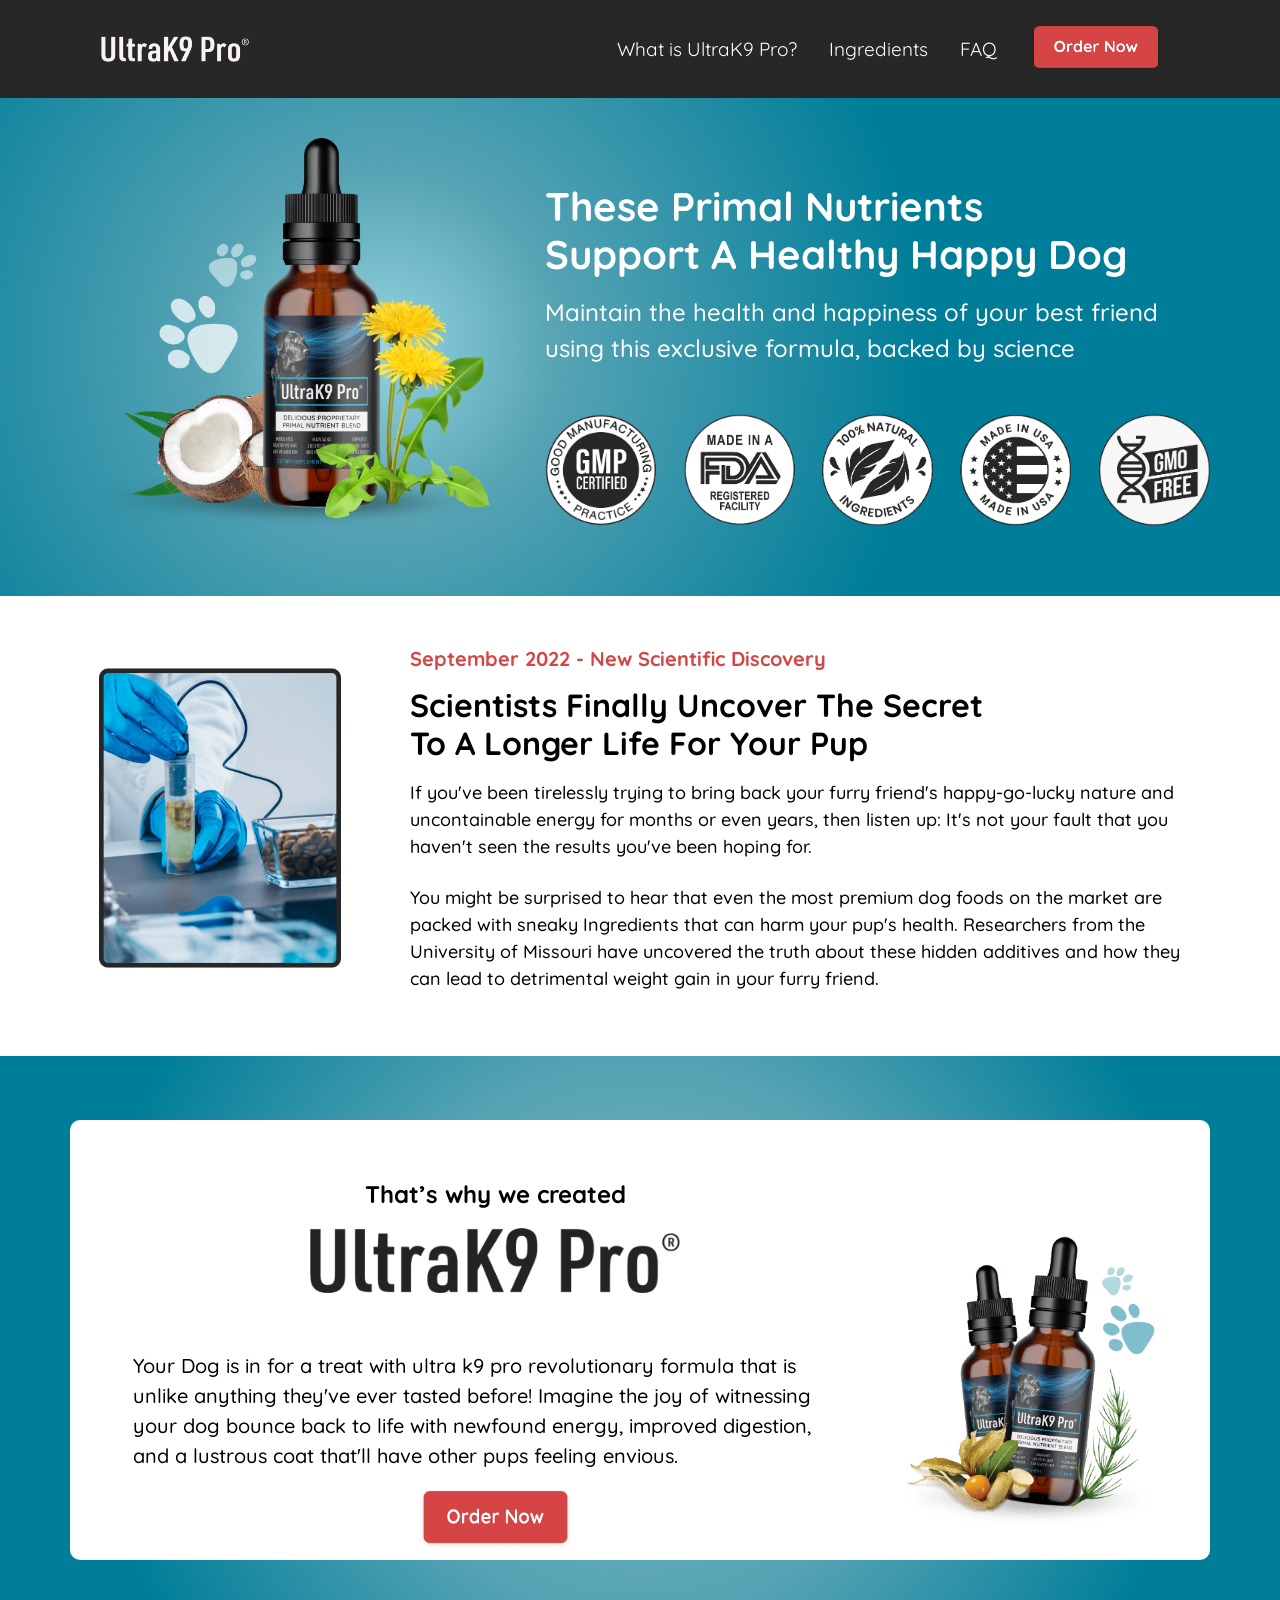
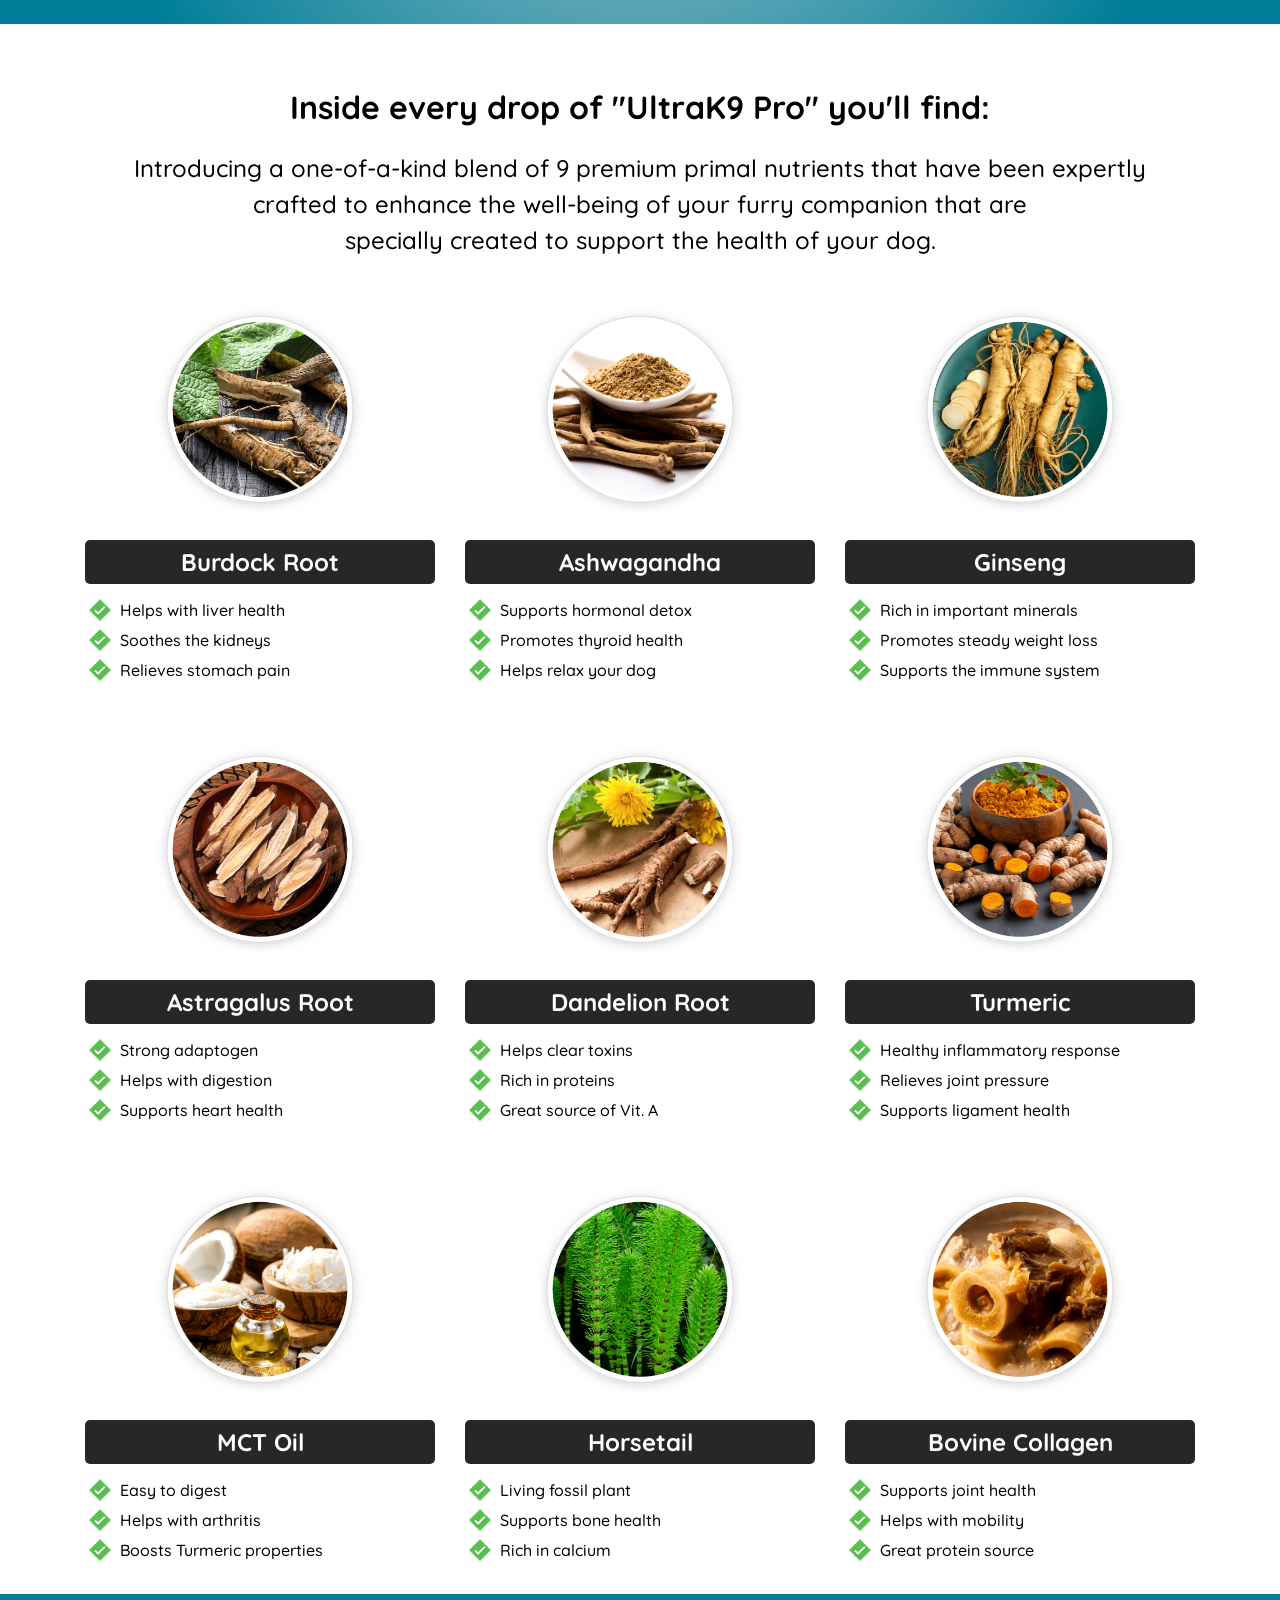
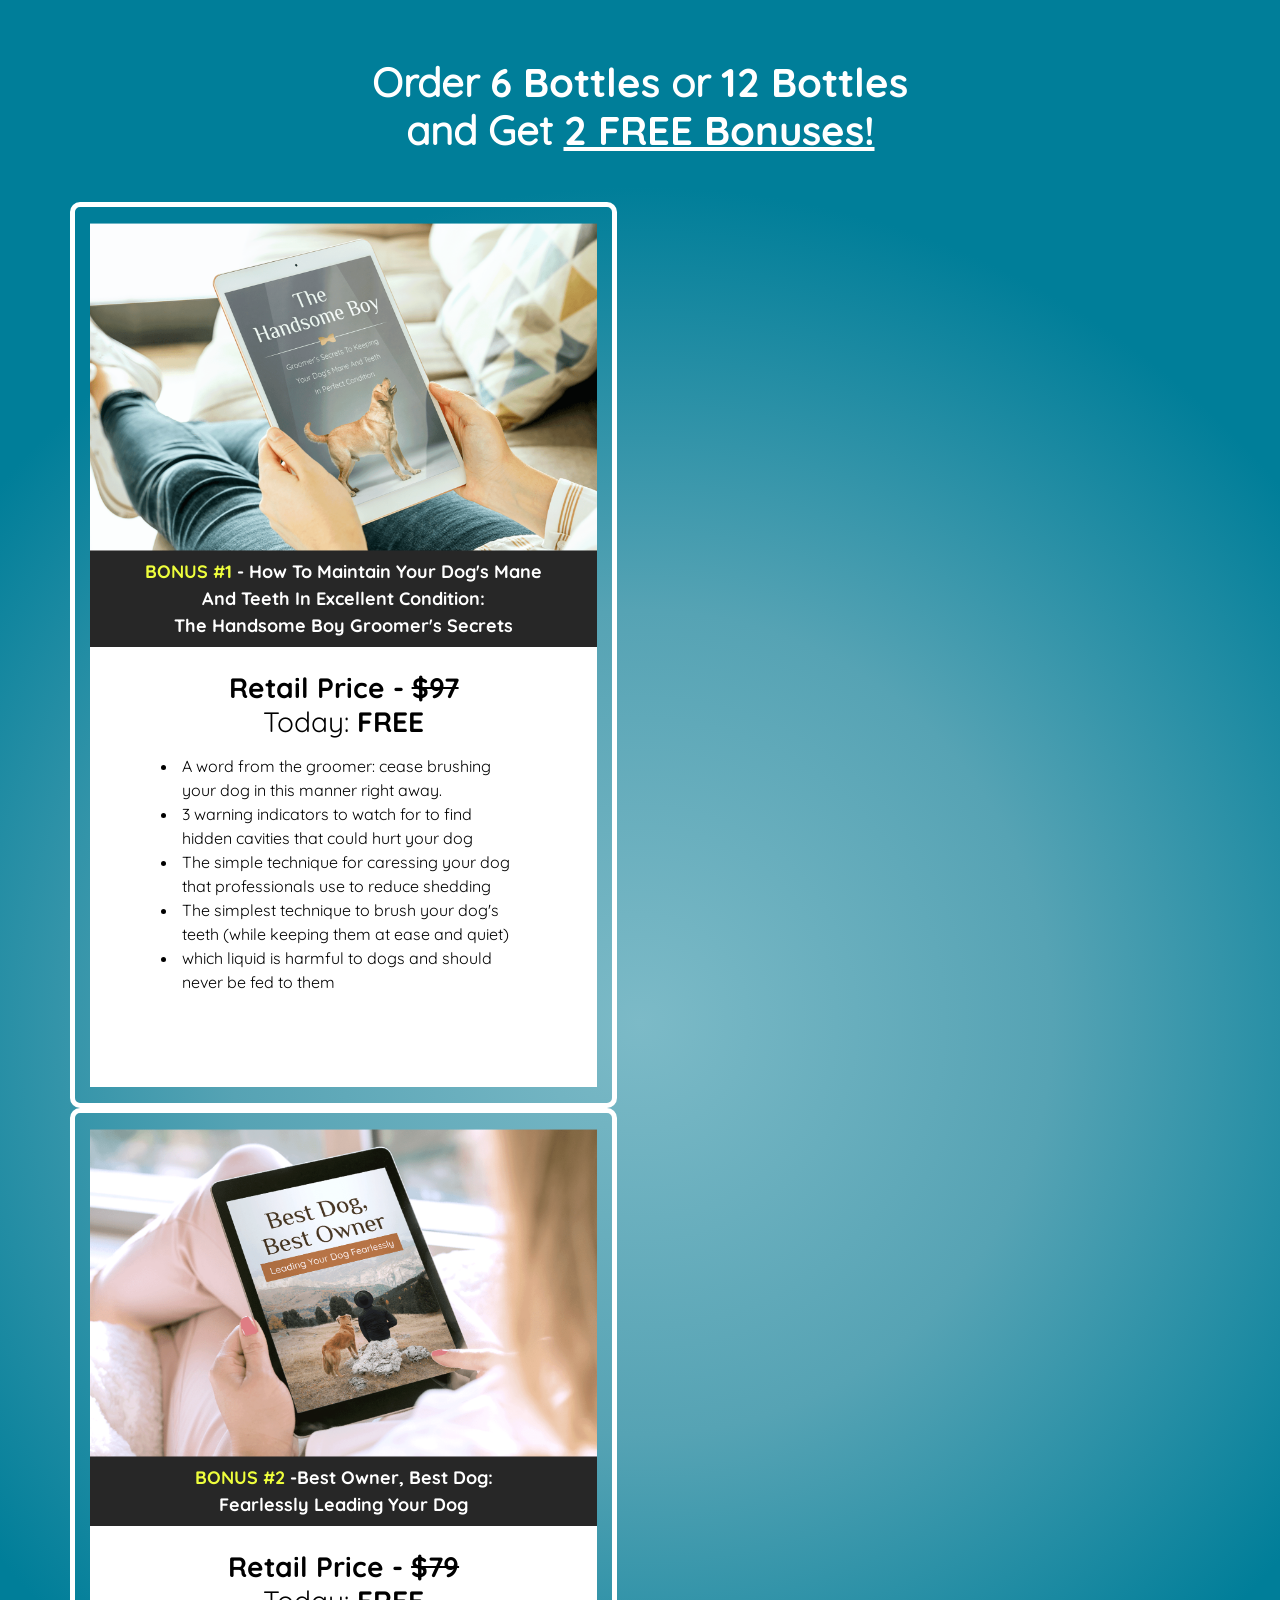
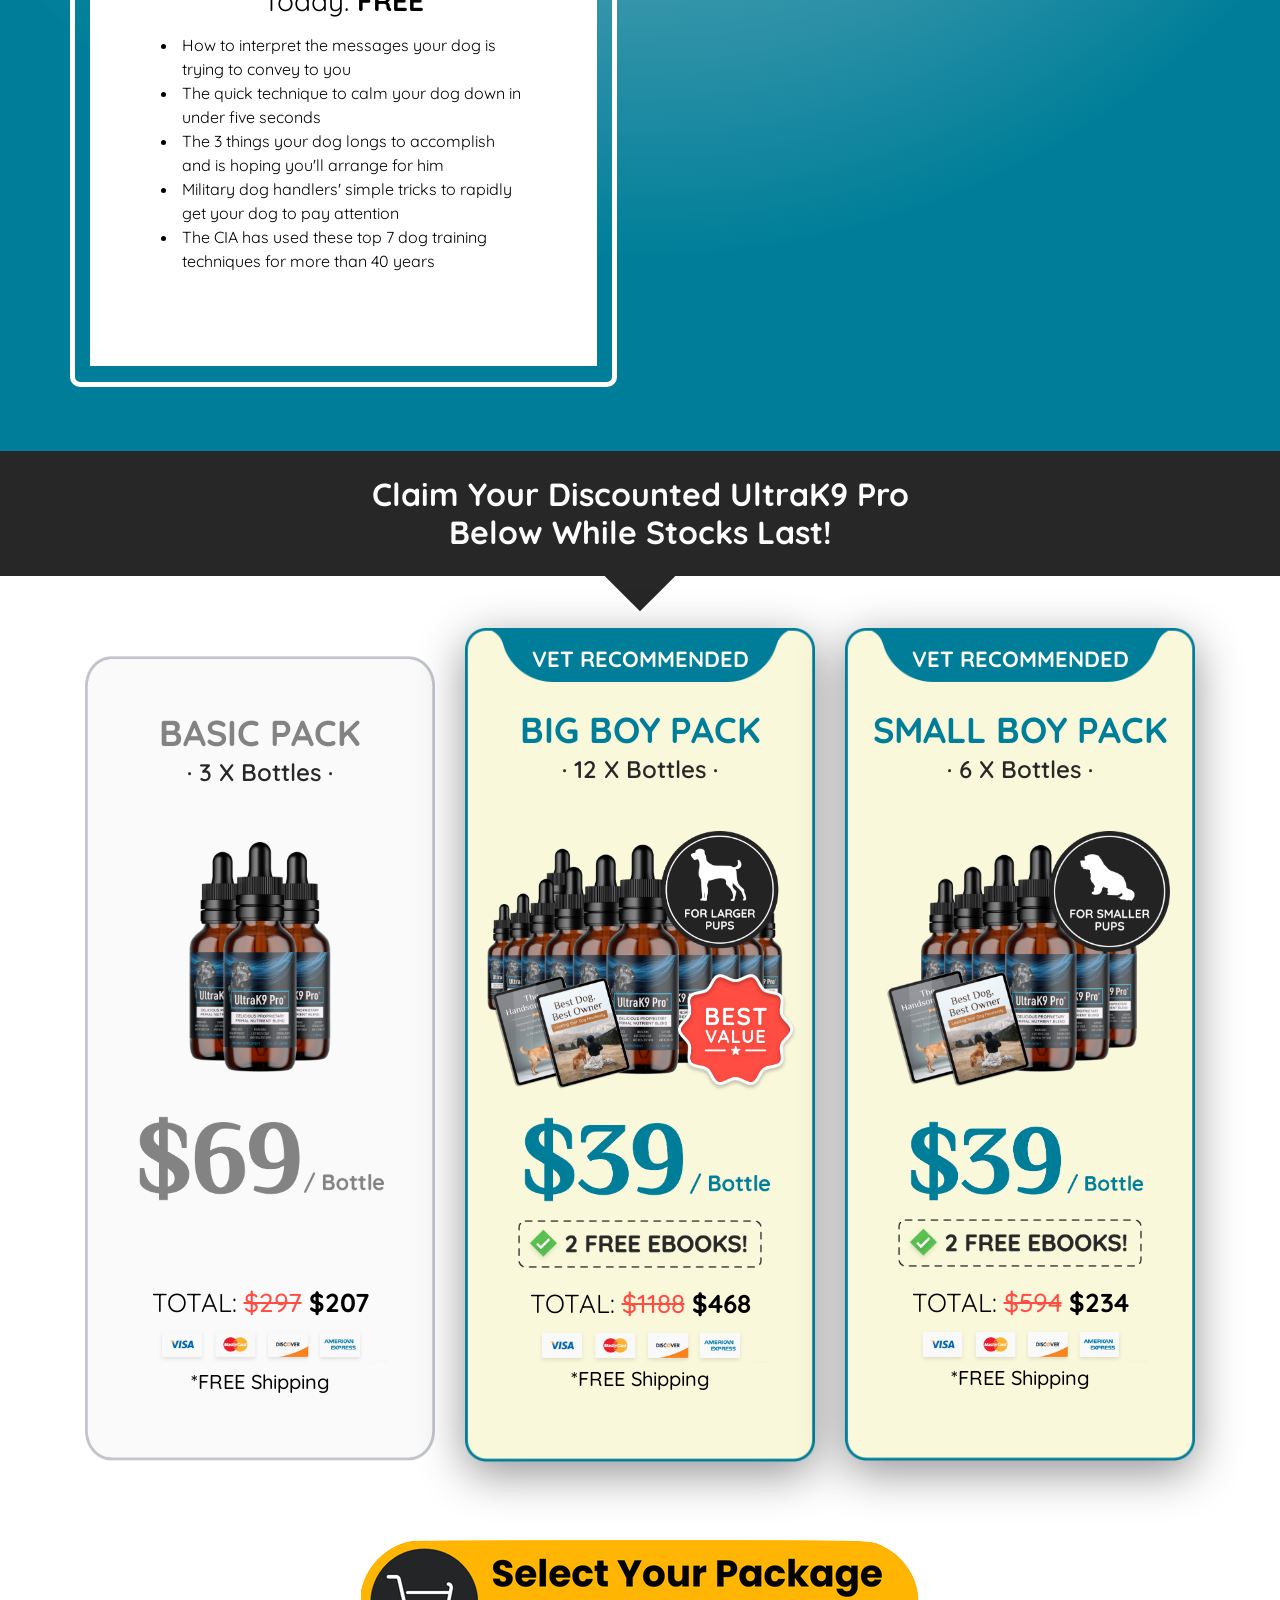
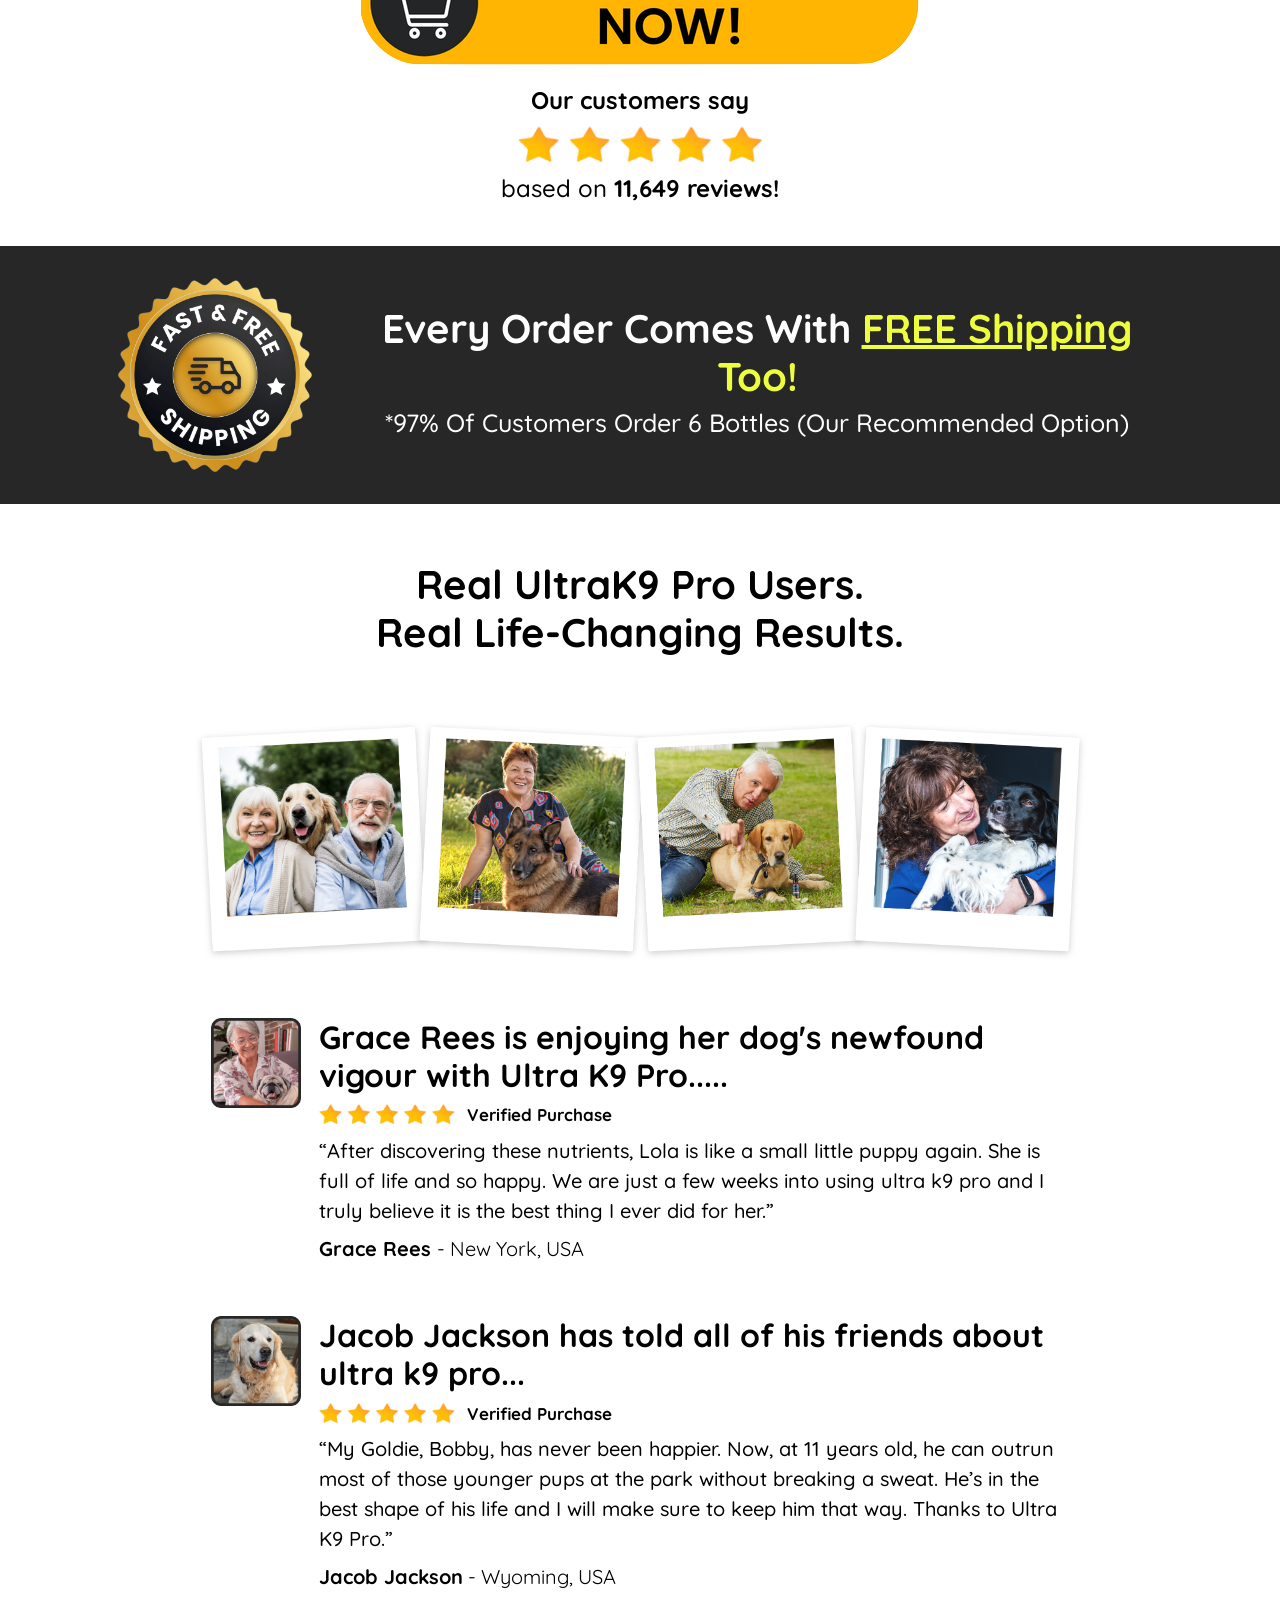
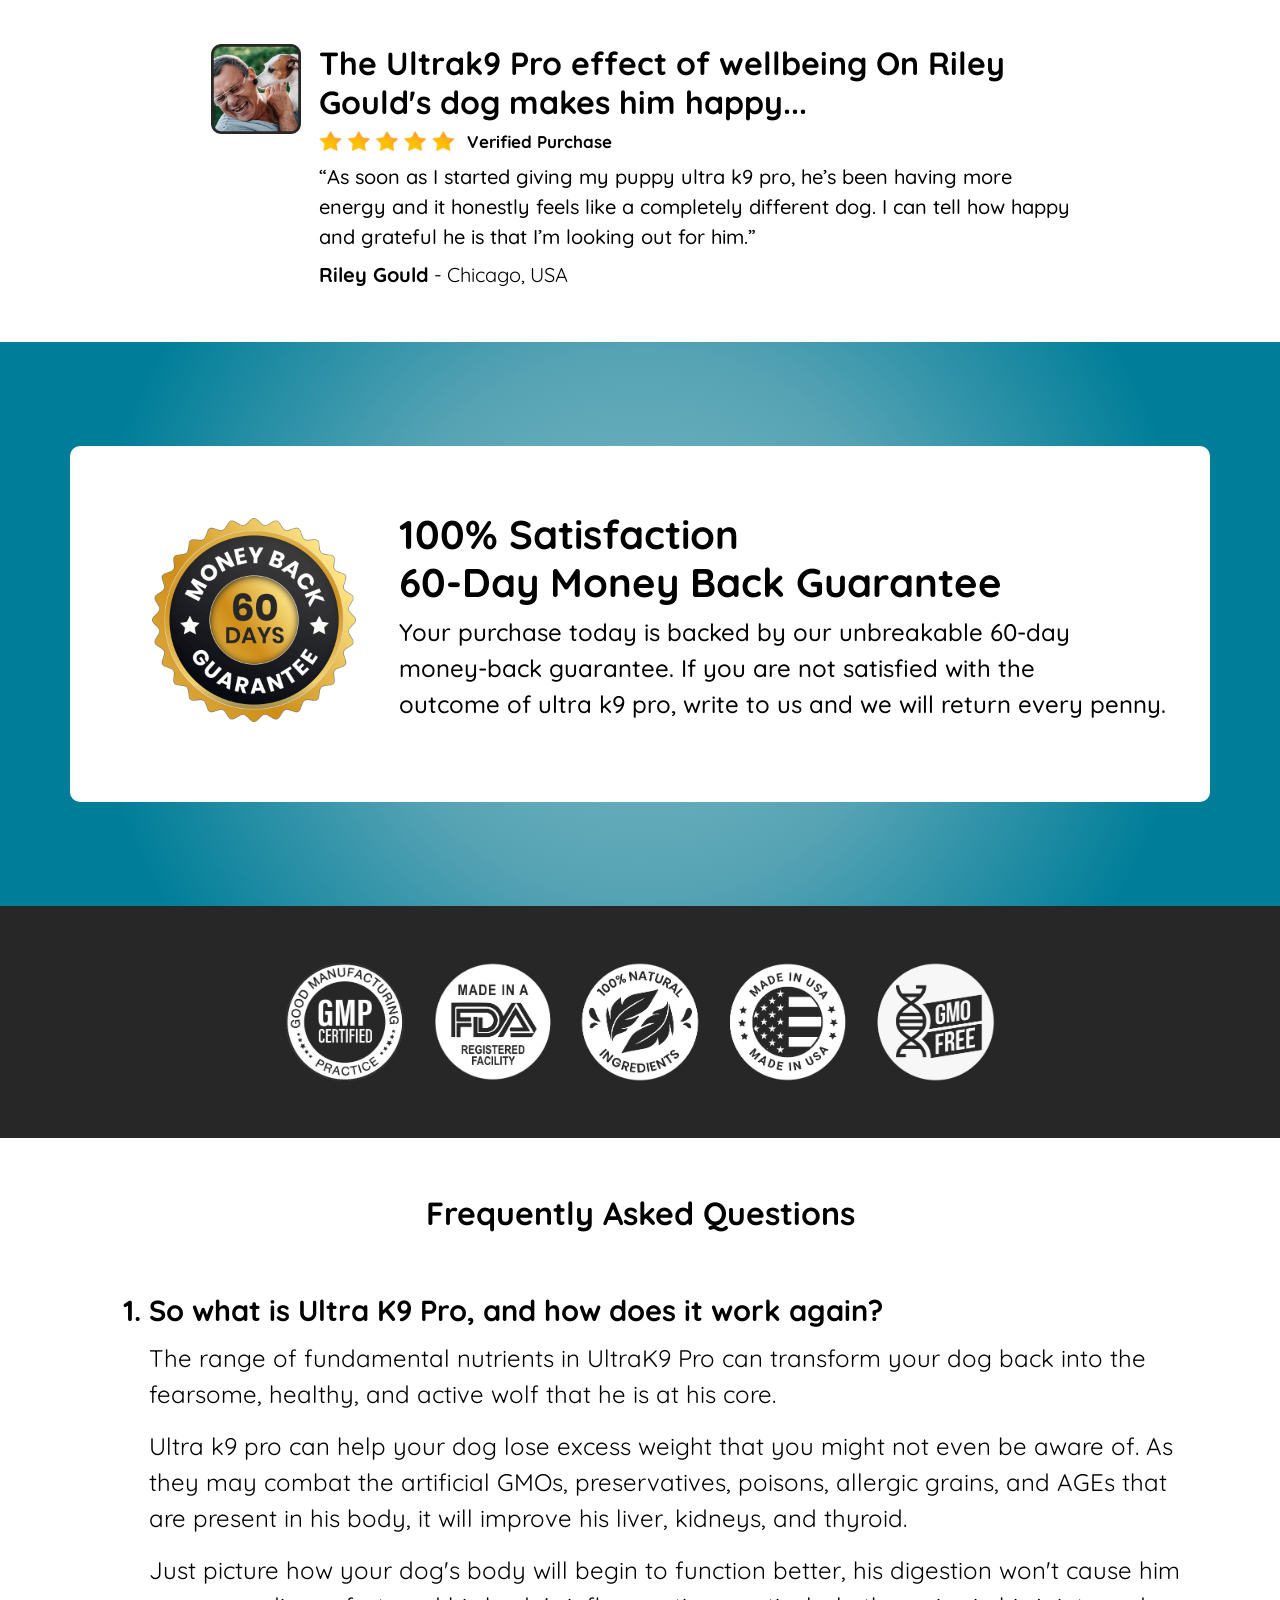
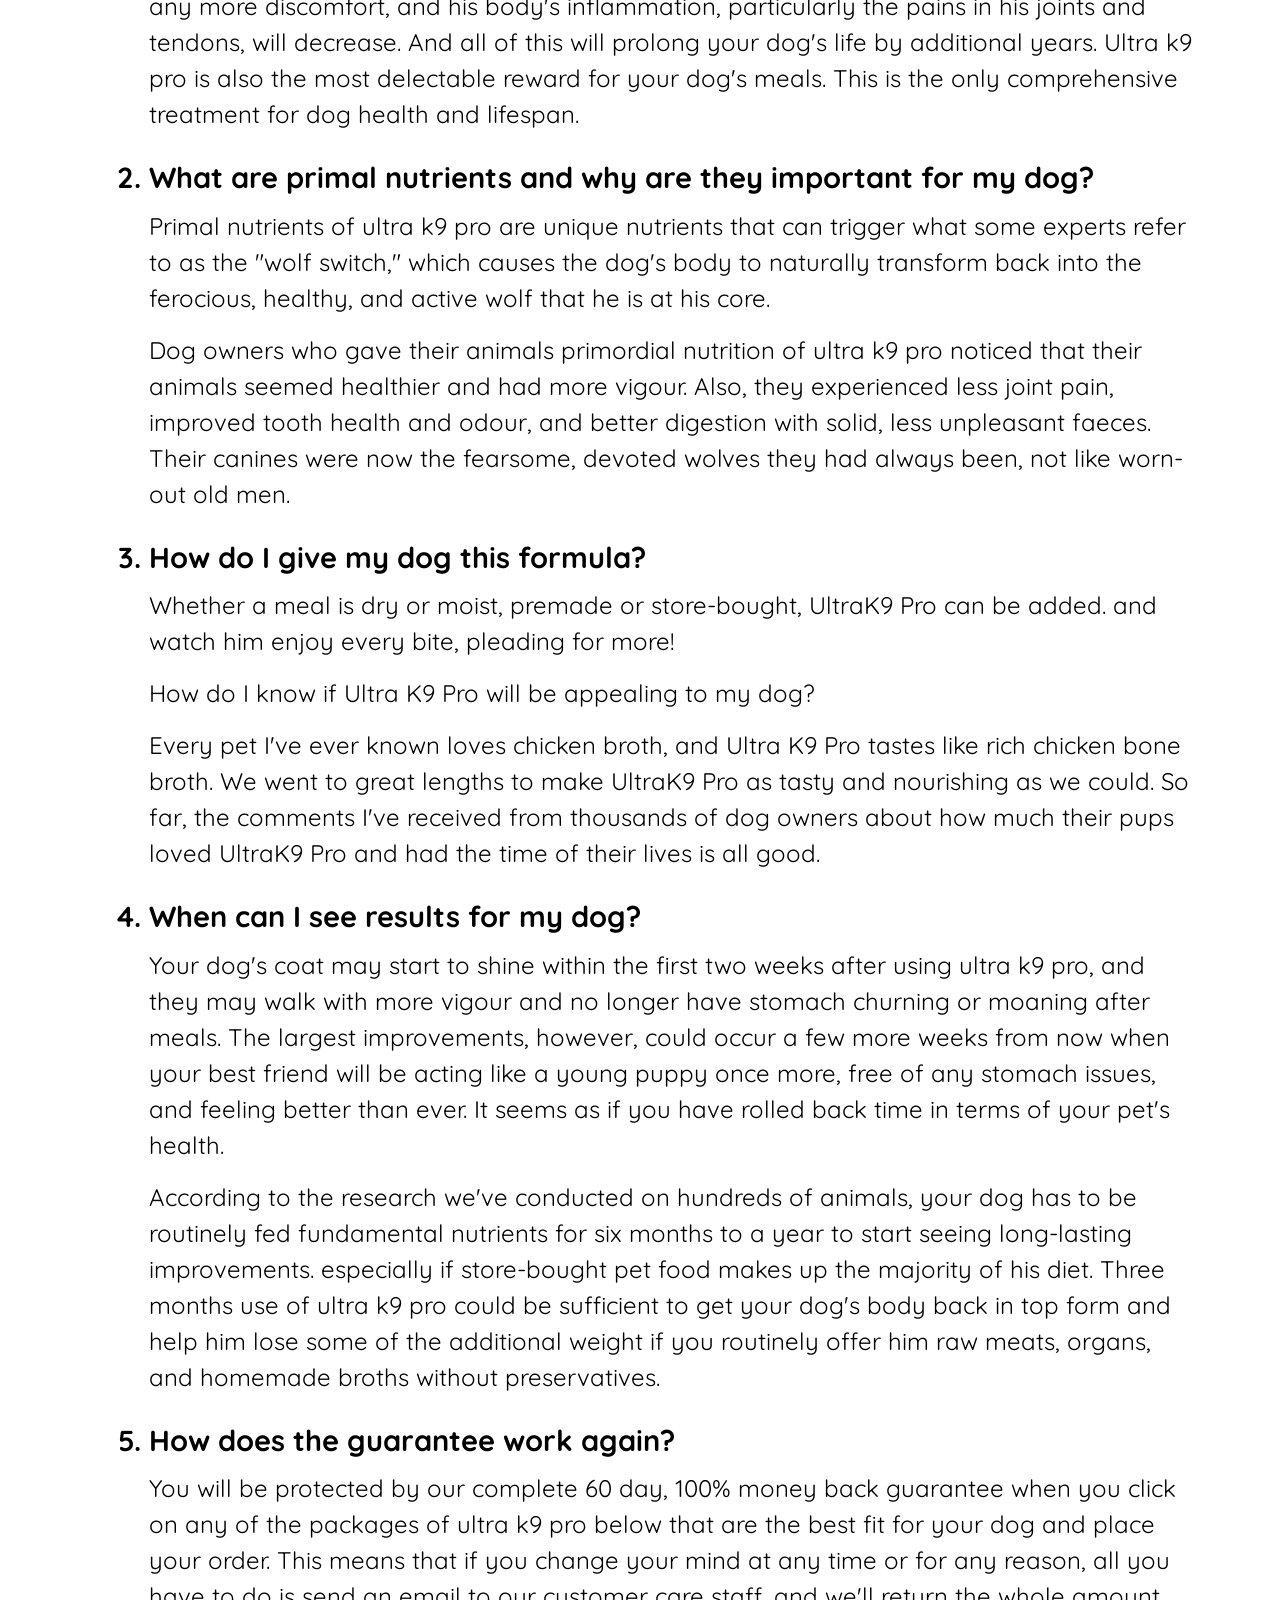
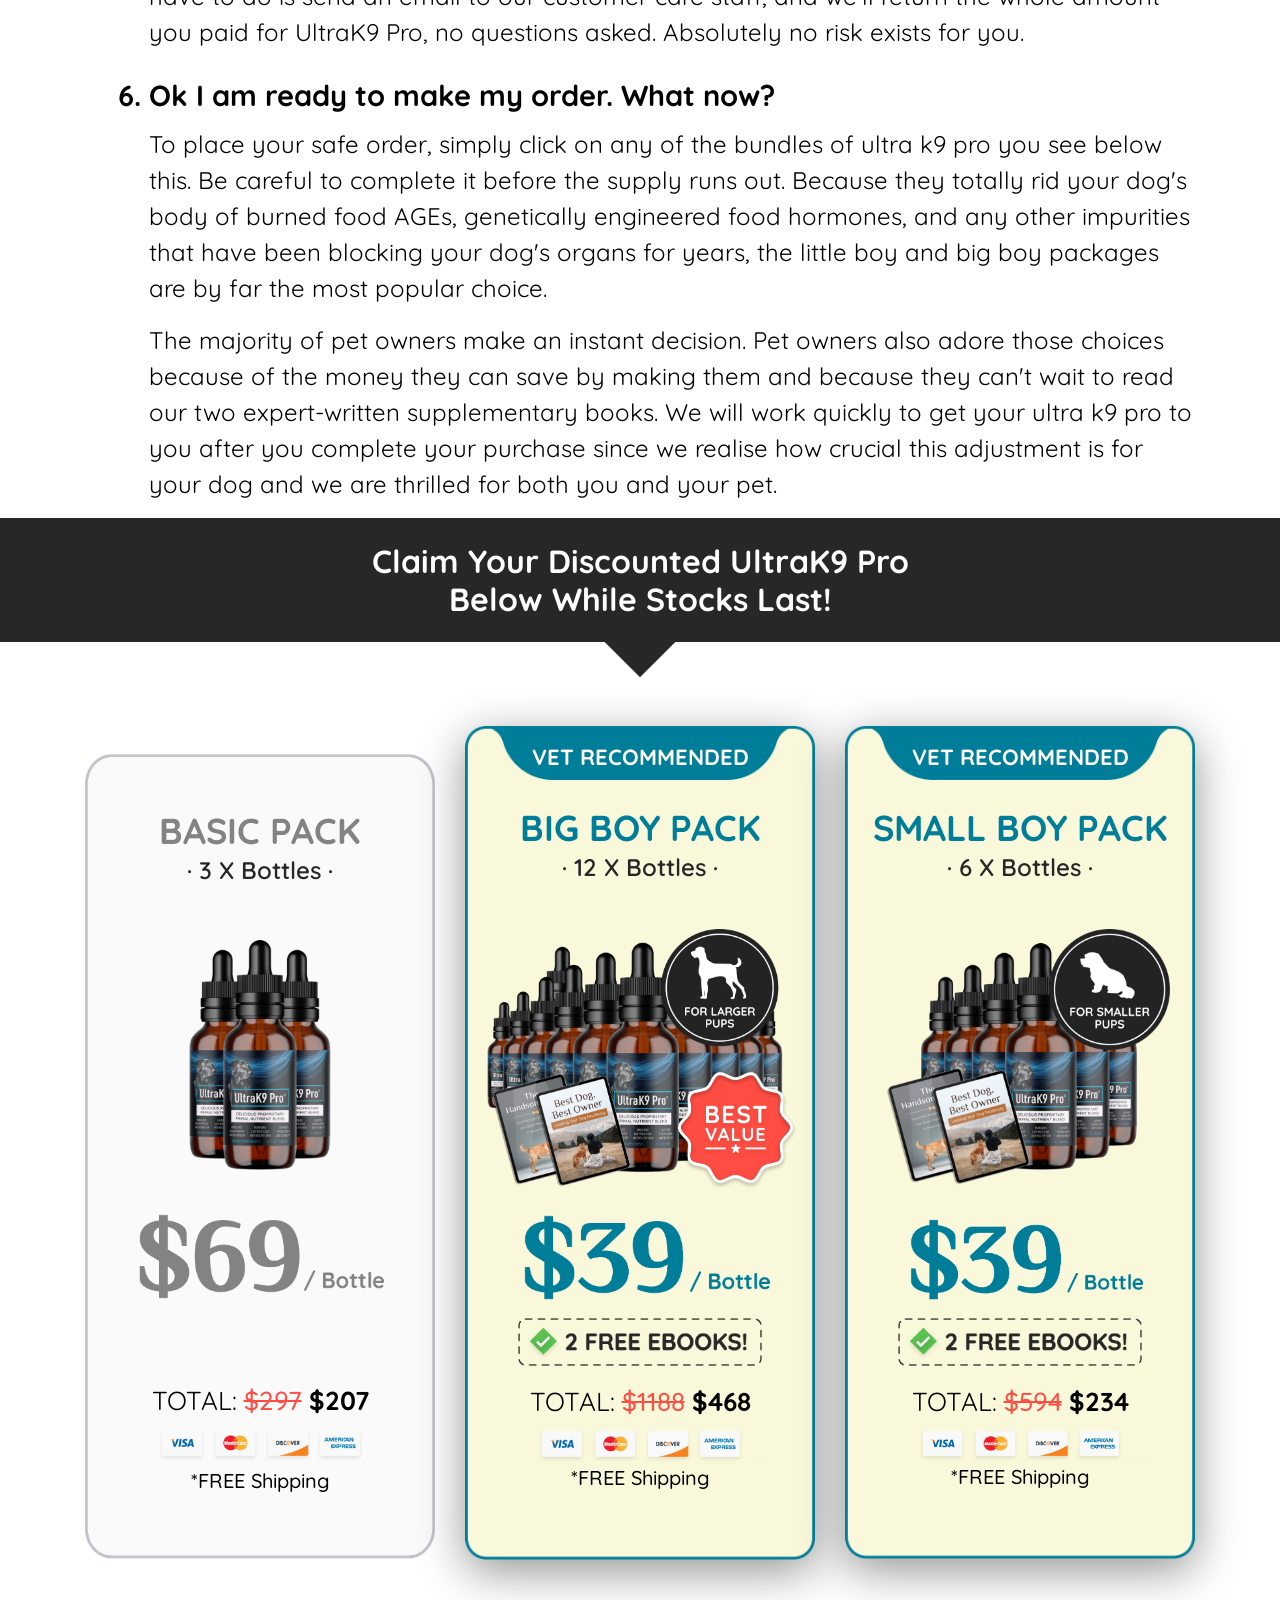
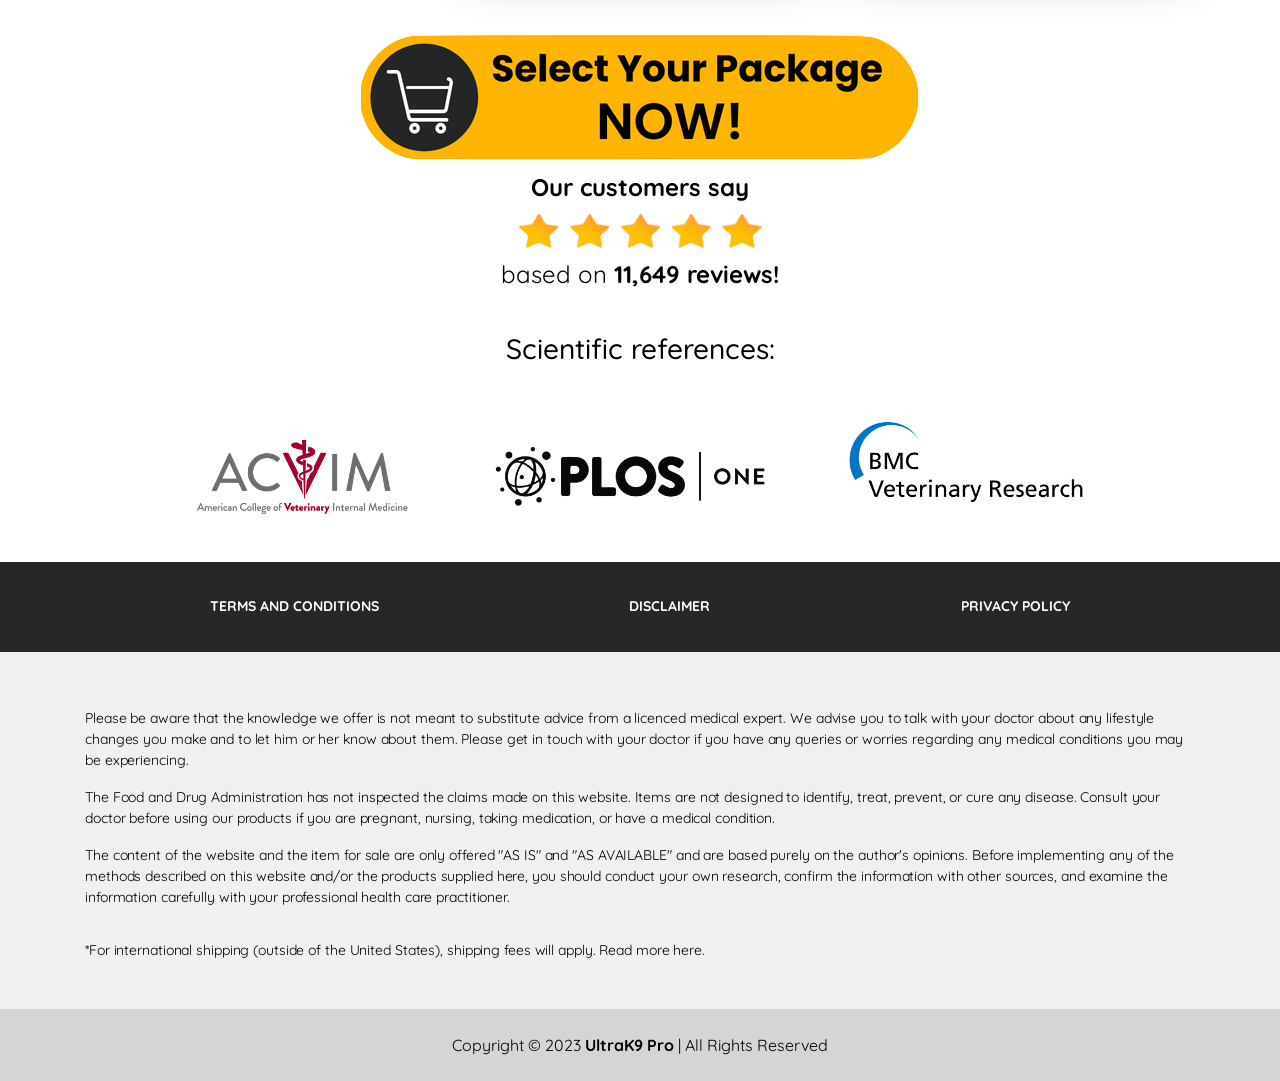
==== index.html @ 48ab5f46 "Add files via upload" ====
<!DOCTYPE html>
<html lang="en">

<head>
     
  <meta charset="UTF-8">
  <meta name="viewport" content="width=device-width, initial-scale=1.0">
  
  <meta name="description" content="UltraK9 Pro contains a spectrum of carefully selected primal nutrients, which can turn your dog back into the fierce, healthy and energetic wolf that he is deep inside. Limited Time Offer - $39/Bottle Today Only">
  <title>UltraK9 Pro</title>
  <link rel="icon" type="image/png" href="favicon.png">
  
  <style>
    @font-face {
  font-family: main-font;
  src: url("ultrak9pro/statics/fonts/Quicksand-Regular.ttf");
}

@font-face {
  font-family: bold-font;
  src: url("ultrak9pro/statics/fonts/Quicksand-Bold.ttf");
}

@font-face {
  font-family: bold-m-font;
  src: url("ultrak9pro/statics/fonts/ELMessiri-Bold.ttf");
}

@font-face {
  font-family: roboto-bold-font;
  src: url("ultrak9pro/statics/fonts/RobotoCondensed-Bold.ttf");
}

@font-face {
  font-family: light-font;
  src: url("ultrak9pro/statics/fonts/Quicksand-Light.ttf");
}
@font-face {
  font-family: medium-font;
  src: url("ultrak9pro/statics/fonts/Quicksand-Medium.ttf");
}

@font-face {
  font-family: semi-bold-font;
  src: url("ultrak9pro/statics/fonts/Quicksand-SemiBold.ttf");
}

#menu-toggle {
    display: none;
}
	  
*{
    --background-color:white;
    --main-font-color:black;
    --main-hover-color: grey;
    --main-font-family: main-font, Roboto, "Helvetica Neue", Arial, sans-serif;
    
    /* font sizes */
    --font-large: 2rem;
    --font-medium: 1.5rem;
    --font-normal: 1rem;
    --font-small: 0.5rem;
    
    /* HDEADLINE */
    --headline-color: var(--main-font-color);
    
    /* FOOTER colors*/
    --footer-background-color: black;
    --copywrite-background-color:#272727;
    --footer-font-color:#ffffff;
    --footer-hover-color:var(--main-hover-color);
    
    --accent-color-light:#00a536;
    /* PRICE BOX */
    --color-dark:#3d56b0;
    --color-light:#2fb3c5;
    
} 
</style>  
<link rel="stylesheet" type="text/css" href="ultrak9pro/statics/css/bootstrap.min.css">
  <link rel="stylesheet" type="text/css" href="ultrak9pro/statics/css/style.css">
  <link rel="stylesheet" type="text/css" href="ultrak9pro/statics/css/webfont.css">
  <link rel="stylesheet" type="text/css" href="ultrak9pro/statics/css/sfui.css">

</head>

<body>
        <div class="container-fluid">
        <div class="row dark-purple-bg py-2 py-lg-4">
            <div class="container py-2 py-md-0">


                <section class="top-nav ">
                    <div>
                        <img src="ultrak9pro/statics/img/pin-logo.png"
                            class=" img-fluid d-block  img-fluid d-block " style="max-width:148px;">
                    </div>
		    <input id="menu-toggle" type="checkbox">
		    <label class="menu-button-container" for="menu-toggle">
                        <div class="menu-button">
			</div>
                    </label>
                  
                    <ul class="menu">
                        <li class="justify-content-sm-start align-self-md-center pl-4 pl-lg-0" for="menu-toggle">
				<a onclick="hideMenu()" href="#about">What is UltraK9 Pro?</a></li>
                        <li class="justify-content-sm-start align-self-md-center pl-4 pl-lg-0"><a 
                                onclick="hideMenu()" href="#ingredients">Ingredients</a></li>
                        <li class="justify-content-sm-start align-self-md-center pl-4 pl-lg-0">
				<a onclick="hideMenu()" href="#faq">FAQ</a></li>
                        <li class="justify-content-sm-start align-self-md-center pl-4 pl-lg-0">
				<a onclick="hideMenu()" href="https://theultrak9pro.com/start/index.php?aff_id=2290&subid=gs"><img src="ultrak9pro/statics/img/order-now.png"
                                    class="order-now-button img-fluid d-block"></a></li>
                    </ul>
                </section>
               <script>
                function hideMenu() {
                    document.getElementById("menu-toggle").checked = false;
                }
                </script>



            </div>
        </div>
    </div>
    <div class="light-purple-bg">
        <div class="container-fluid">
            <div class="container">

                <div class="py-2"></div>
                <div class="row">
                    <div class="col-12 col-lg-5 pr-lg-5 pt-4">
                        <img src="ultrak9pro/statics/img/tsl-pin.png" class="img-fluid d-block mx-auto">
                    </div>
                    <div class="col-12 col-lg-7 px-lg-0 pt-md-5 pt-2 mt-1">
                        <h2 class="text-white pt-3" style="font-size:40px;"><b>These Primal Nutrients <br
                                    class="d-none d-md-block">Support A Healthy Happy Dog</b>

                        </h2>
                        <p class="text-white medium pt-2 bigger">Maintain the health and happiness of your best friend
                            using this exclusive formula, backed by science
                        </p>
                        <div class="pt-3"></div>
                        <img src="ultrak9pro/statics/img/certifications_new.png"
                            class="img-fluid d-block mx-auto mt-3">
                    </div>
                </div>
            </div>
            <div class="py-4"></div>
            <div class="py-1"></div>
        </div>
    </div>
    <div class="container-fluid" id="about">
        <div class="container px-0">
            <div class="py-2"></div>
            <div class="py-3"></div>

            <div class="d-flex flex-column flex-lg-row">
                <div style="flex:3;" class="mr-lg-4 my-auto">
                    <img src="ultrak9pro/statics/img/doctor.png"
                        class=" doctor-img img-fluid d-block mx-auto pb-4 pb-lg-0">
                    <!--<div class="ref-bg">
                        <p class="text-center smaller2 pt-3 mb-1"><u><a style="color:#b2b2b2;"
                                    href="https://pubmed.ncbi.nlm.nih.gov/6530710/">Reference Link 1</u></a></p>
                        <p class="text-center smaller2 mb-1 "><u><a style="color:#b2b2b2;"
                                    href="https://www.theguardian.com/us-news/2021/nov/04/texas-sanitation-sewage-deadly-parasite">Reference
                                    Link 2</u></a></p>
                        <p class="text-center smaller2 pb-3"><u><a style="color:#b2b2b2;"
                                    href="https://bmcpublichealth.biomedcentral.com/articles/10.1186/1471-2458-14-711">Reference
                                    Link 3</u></a></p>
                    </div>-->
                    <div class="py-2"></div>

                </div>
                <div class="ml-lg-3" style="flex:8;">
                    <p class="accent-red bold mb-2">September 2022 - New Scientific Discovery</p>
                    <h2 class="pt-1"><b>Scientists Finally Uncover The Secret <br
                                    class="d-none d-md-block">To A Longer Life For Your Pup</b>
                    </h2>
                    <p class="smaller medium pt-2"> If you've been tirelessly trying to bring back your furry friend's happy-go-lucky nature and uncontainable energy for months or even years, then listen up: It's not your fault that you haven't seen the results you've been hoping for.
                    </p>
                    <p class="smaller medium pt-2"> You might be surprised to hear that even the most premium dog foods on the market are packed with sneaky Ingredients that can harm your pup's health. Researchers from the University of Missouri have uncovered the truth about these hidden additives and how they can lead to detrimental weight gain in your furry friend.
                    </p>


                </div>

            </div>
        </div>
        <div class="py-2"></div>
        <div class="py-3"></div>
    </div>
    <div class="leaves-bg">
        <div class="container-fluid">
            <div class="py-4"></div>
            <div class="py-2"></div>
            <div class="container white-bg-rounded py-2">
                
                <div class="d-flex flex-column flex-lg-row px-4">
                    <div class="" style="flex:8;">
                        <p class="bigger text-center mt-5 mb-3"><b>That’s why we created</b></p>
                        <img src="ultrak9pro/statics/img/pin-logo2.png"
                            class=" doctor-img img-fluid d-block mx-auto" style="width:370px;">
                        <div class="py-4"></div>
                        <div class="pr-lg-5 pl-lg-4 medium">
                            <p style="margin-top:10px;">Your Dog is in for a treat with ultra k9 pro revolutionary formula that is unlike anything they've ever tasted before! Imagine the joy of witnessing your dog bounce back to life with newfound energy, improved digestion, and a lustrous coat that'll have other pups feeling envious.
</p>
                        </div>
                        <center><a
                                href="https://theultrak9pro.com/start/index.php?aff_id=2290&subid=gs"><img src="ultrak9pro/statics/img/order-now.png" style="height: 65px"
                                    class="order-now-button img-fluid d-block"></a></center>

                    </div>

                    <div style="flex:3;" class="align-self-end pt-4 pb-2">
                        <img src="ultrak9pro/statics/img/pin-leaves.png"
                            class=" img-fluid d-block mx-auto pl-2 pb-4 pb-lg-0">
                    </div>
                </div>
                
            </div>
            <div class="py-4"></div>
            <div class="py-2"></div>
        </div>
    </div>
    <div class="container-fluid" id="ingredients">
        <div class="container px-lg-0">
            <div class="py-3"></div>
            <div class="py-3"></div>
            <h1 class="text-center"><b>Inside every drop of "UltraK9 Pro" you'll find:</b></h1>
            <p class="bigger text-center medium pt-3">Introducing a one-of-a-kind blend of 9 premium primal nutrients that have been expertly <br class="d-none d-md-inline-block">crafted to enhance the well-being of your furry companion
                 that are <br class="d-none d-md-inline-block">specially created to support the health of your dog.
            </p>
            <div class="row mx-auto mt-5 mb-3">
                <div class="col-12 col-lg-4">
                    <img src="ultrak9pro/statics/img/pin_b1.png"
                        class="probiotic-img img-fluid d-block mx-auto pt-4 pt-lg-0 mb-4">
                    <div class="dark-purple-bg-round">
                        <p class="bigger text-white text-center mb-0 py-1"><b>
                                Burdock Root</b>
                        </p>
                    </div>
                    <div class="py-1"></div>
                    <ul class="triangle-check pl-0">
                        <li class="medium">Helps with liver health</li>
                        <li class="medium">Soothes the kidneys</li>
                        <li class="medium">Relieves stomach pain</li>


                    </ul>
                </div>
                <div class="col-12 col-lg-4">
                    <img src="ultrak9pro/statics/img/pin_b2.png"
                        class="probiotic-img img-fluid d-block mx-auto pt-4 pt-lg-0 mb-4">
                    <div class="dark-purple-bg-round">
                        <p class="bigger text-white text-center mb-0 py-1"><b>
                                Ashwagandha </b>
                        </p>
                    </div>
                    <div class="py-1"></div>
                    <ul class="triangle-check pl-0">
                        <li class="medium"> Supports hormonal detox</li>
                        <li class="medium"> Promotes thyroid health</li>
                        <li class="medium"> Helps relax your dog</li>
                    </ul>
                </div>

                <div class="col-12 col-lg-4">
                    <img src="ultrak9pro/statics/img/pin_b3.png"
                        class="probiotic-img img-fluid d-block mx-auto pt-4 pt-lg-0 mb-4">
                    <div class="dark-purple-bg-round">
                        <p class="bigger text-white text-center mb-0 py-1"><b>
                                Ginseng </b>
                        </p>
                    </div>
                    <div class="py-1"></div>
                    <ul class="triangle-check pl-0">
                        <li class="medium"> Rich in important minerals</li>
                        <li class="medium"> Promotes steady weight loss</li>
                        <li class="medium"> Supports the immune system</li>

                    </ul>
                </div>
            </div>

            <div class="row mx-auto mt-5 mb-3">
                <div class="col-12 col-lg-4">
                    <img src="ultrak9pro/statics/img/pin_b4.png"
                        class="probiotic-img img-fluid d-block mx-auto pt-4 pt-lg-0 mb-4">
                    <div class="dark-purple-bg-round">
                        <p class="bigger text-white text-center mb-0 py-1"><b>
                                Astragalus Root </b>
                        </p>
                    </div>
                    <div class="py-1"></div>
                    <ul class="triangle-check pl-0">
                        <li class="medium"> Strong adaptogen</li>
                        <li class="medium"> Helps with digestion</li>
                        <li class="medium"> Supports heart health</li>
                    </ul>
                </div>

                <div class="col-12 col-lg-4">
                    <img src="ultrak9pro/statics/img/pin_b5.png"
                        class="probiotic-img img-fluid d-block mx-auto pt-4 pt-lg-0 mb-4">
                    <div class="dark-purple-bg-round">
                        <p class="bigger text-white text-center mb-0 py-1"><b>
                                Dandelion Root </b>
                        </p>
                    </div>
                    <div class="py-1"></div>
                    <ul class="triangle-check pl-0">
                        <li class="medium"> Helps clear toxins</li>
                        <li class="medium"> Rich in proteins</li>
                        <li class="medium"> Great source of Vit. A</li>
                    </ul>
                </div>

                <div class="col-12 col-lg-4">
                    <img src="ultrak9pro/statics/img/pin_b6.png"
                        class="probiotic-img img-fluid d-block mx-auto pt-4 pt-lg-0 mb-4">
                    <div class="dark-purple-bg-round">
                        <p class="bigger text-white text-center mb-0 py-1"><b>
                                Turmeric </b>
                        </p>
                    </div>
                    <div class="py-1"></div>
                    <ul class="triangle-check pl-0">
                        <li class="medium"> Healthy inflammatory response

                        </li>
                        <li class="medium"> Relieves joint pressure

                        </li>
                        <li class="medium"> Supports ligament health
                        </li>

                    </ul>
                </div>
            </div>
            <div class="row mx-auto mt-5 mb-3">
                <div class="col-12 col-lg-4">
                    <img src="ultrak9pro/statics/img/pin_b7.png"
                        class="probiotic-img img-fluid d-block mx-auto pt-4 pt-lg-0 mb-4">
                    <div class="dark-purple-bg-round">
                        <p class="bigger text-white text-center mb-0 py-1"><b>
                                MCT Oil </b>
                        </p>
                    </div>
                    <div class="py-1"></div>
                    <ul class="triangle-check pl-0">
                        <li class="medium"> Easy to digest</li>
                        <li class="medium">Helps with arthritis</li>
                        <li class="medium">Boosts Turmeric properties</li>

                    </ul>
                </div>

                <div class="col-12 col-lg-4">
                    <img src="ultrak9pro/statics/img/pin_b8.png"
                        class="probiotic-img img-fluid d-block mx-auto pt-4 pt-lg-0 mb-4">
                    <div class="dark-purple-bg-round">
                        <p class="bigger text-white text-center mb-0 py-1"><b>
                                Horsetail </b>
                        </p>
                    </div>
                    <div class="py-1"></div>
                    <ul class="triangle-check pl-0">
                        <li class="medium"> Living fossil plant</li>
                        <li class="medium"> Supports bone health</li>
                        <li class="medium"> Rich in calcium</li>

                    </ul>
                </div>
                <div class="col-12 col-lg-4">
                    <img src="ultrak9pro/statics/img/pin_b9.png"
                        class="probiotic-img img-fluid d-block mx-auto pt-4 pt-lg-0 mb-4">
                    <div class="dark-purple-bg-round">
                        <p class="bigger text-white text-center mb-0 py-1"><b>
                                Bovine Collagen </b>
                        </p>
                    </div>
                    <div class="py-1"></div>
                    <ul class="triangle-check pl-0">
                        <li class="medium"> Supports joint health</li>
                        <li class="medium"> Helps with mobility</li>
                        <li class="medium">Great protein source</li>

                    </ul>
                </div>
            </div>

          

        </div>

        <!-- <div class="py-3"></div> -->
    </div>

    <div class="bonus-bg">
        <div class="container-fluid">
            <div class="py-4"></div>
            <div class="py-lg-2"></div>
            <h1 class="small-title text-white text-center">Order <b>6 Bottles</b> or <b>12 Bottles</b><br /> and Get
                <u><b>2 FREE Bonuses!</b></u>
            </h1>
            <div class="container mt-5">
                <div class="row">
                    <div class="col-12 col-lg-6 col-lg-6-small mr-md-4 mr-xl-5 bonus-white-border">
                        <div class="div py-3">
                            <img src="ultrak9pro/statics/img/bonus1.png"
                                class=" img-fluid d-block mx-auto" style="margin-bottom:-1px;">
                            <div class="dark-purple-bg">
                                <p class="mb-0 text-white text-center  py-2 px-2 px-md-0 " style="font-size:18px;text-transform:capitalize;"><b><span
                                            class="accent-yellow">BONUS #1</span> - How To Maintain Your Dog's Mane<br> And Teeth In Excellent Condition: <br> The Handsome Boy Groomer's Secrets</b>
                                </p>
                            </div>
                            <div class="bg-white bonus-height py-3 px-md-5 pb-md-5 py-md-3">
                                <h3 class="text-center py-2"><b>Retail Price - <strike>$97</strike></b><br> Today:
                                    <b>FREE</b>
                                </h3>
                                <ul class="bonus-list pr-4">
                                    <li class="px-1">A word from the groomer: cease brushing your dog in this manner right away. </li>
                                    <li class="px-1">3 warning indicators to watch for to find hidden cavities that could hurt your dog </li>
                                    <li class="px-1">The simple technique for caressing your dog that professionals use to reduce shedding</li>
                                    <li class="px-1">The simplest technique to brush your dog's teeth (while keeping them at ease and quiet)</li>
                                    <li class="px-1">which liquid is harmful to dogs and should never be fed to them</li>

                                </ul>
                            </div>
                        </div>
                    </div>
                    <div class="col-12 col-lg-6 col-lg-6-small bonus-white-border mt-4 mt-lg-0">
                        <div class="div py-3">
                            <img src="ultrak9pro/statics/img/bonus2.png"
                                class=" img-fluid d-block mx-auto" style="margin-bottom:-1px;">
                            <div class="dark-purple-bg">
                                <p class="mb-0 text-white text-center py-2 px-2 px-md-0 " style="font-size:18px;"><b><span
                                            class="accent-yellow">BONUS #2</span> -Best Owner, Best Dog: <br>Fearlessly Leading Your Dog</b>
                                </p>
                            </div>
                            <div class="bg-white bonus-height py-3 px-md-5 py-md-3">
                                <h3 class="text-center py-2"><b>Retail Price - <strike>$79</strike></b><br> Today:
                                    <b>FREE</b>
                                </h3>
                                <ul class="bonus-list pr-4">
                                    <li class="px-1">How to interpret the messages your dog is trying to convey to you</li>
                                    <li class="px-1">The quick technique to calm your dog down in under five seconds</li>
                                    <li class="px-1">The 3 things your dog longs to accomplish and is hoping you'll arrange for him</li>
                                    <li class="px-1">Military dog handlers' simple tricks to rapidly get your dog to pay attention</li>
                                    <li class="px-1">The CIA has used these top 7 dog training techniques for more than 40 years</li>

                                </ul>
                            </div>
                        </div>
                    </div>
                </div>
            </div>
            <div class="py-4"></div>
            <div class="py-2"></div>
        </div>
    </div>
    </div>
    <div class="dark-purple-bg">
        <div class="container-fluid">
            <div class="row py-4">
                <div class="container">
                    <h2 class=" smaller text-white text-center mb-0 pb-0"><b>
                            Claim Your Discounted UltraK9 Pro<br /> Below While Stocks Last!
                        </b>
                    </h2>
                </div>
            </div>
        </div>
    </div>

    
    <div class="triangle-grey-ctr tg"></div>
    <div class="py-3"></div>
    <div class="py-3" id="order-now"></div>
    <div class="container pricebox" id="pricebox-start">
   <div class="row">
      <div class="col-lg-4 col-12 mb-3 order-3 order-lg-0 py-3 ">
        <a href="https://theultrak9pro.com/start/index.php?aff_id=2290&subid=gs" style="text-decoration: none; color: black;"> 
         <div class="price-box left">
            <div class="price_header">
               <div class="pt-2"></div>
               <h3 class="text-center pt-2 mb-0" style="font-size:36px;margin-top:39px;"><b style="color:#838383;">BASIC PACK</b>
               </h3>
               <p class="text-center  mb-0 semi-b price_bottle" style="font-size:24px;">·
                  3 X Bottles · 
               </p>
               <div class="py-2"></div>
            </div>
            <div class="py-2"></div>
            <div class="card-product">
               <div class="price_product_box">
                  <img src="ultrak9pro/statics/img/prod_3_bottle.png" productimage="1" type="fe" 
                     style="max-height:230px;" class="d-block mx-auto  img-fluid">
               </div>
               <div class="py-2"></div>
               <img class="img-fluid mx-auto d-block pt-5" style="max-width:251px;"
                  src="ultrak9pro/statics/img/69.png">
                  <img class="img-fluid mx-auto d-block pt-3" style="max-width:244px;visibility:hidden;"
                  src="ultrak9pro/statics/img/2freebonuses.png">
               <div class="py-2"></div>
               
               <p class="text-center  mt-0 mb-1" style="font-size:26px;">TOTAL: <s class="text-red"
                  style="font-size:26px;">$297</span></s>
                  <b>$207</b>
               </p>
               <div class="card-section py-1">
                  <img src="ultrak9pro/statics/img/credit-cards.png"
                     class="img-fluid mx-auto d-block mb-0" style="max-width:256px;" alt="">
               </div>
               <p class="text-center medium mb-5">*FREE Shipping </p>
               <div class="py-2"></div>

            </div>
         </div>
         </a>
      </div>

      <div class="col-lg-4 col-12 mb-3 col-lg-4 order-lg-2 highlighted py-5">
        <a href="https://theultrak9pro.com/start/index.php?aff_id=2290&subid=gs" style="text-decoration: none; color: black;"> 
         <div class="price-box middle">
            <div class="price_header">
               <div class="pt-2"></div>
               <p class="text-center text-white py-2 bold price_bottle" style="font-size:22px;">
                  VET RECOMMENDED
               </p>
               <h3 class="text-center pt-2 mb-0" style="font-size:36px;"><b style="color:#007e99">BIG BOY PACK</b>
               </h3>
               <p class="text-center  mb-0 semi-b price_bottle" style="font-size:24px;">·
                  12 X Bottles ·
               </p>
               <div class="py-2"></div>
            </div>

            <div class="card-product">
               <div class="price_product_box">

                <img src="ultrak9pro/statics/img/prod_12_bottle.png" productimage="3" type="fe" 
                     class="d-block mx-auto img-fluid pl-1 mt-2" style="max-height:260px;">
               </div>
               <div class="py-3"></div>
               <div class="pt-1"></div>
               <img class="img-fluid mx-auto d-block pt-5" style="max-width:264px;"
                  src="ultrak9pro/statics/img/39.png">
               
               
               <img class="img-fluid mx-auto d-block pt-3" style="max-width:244px;"
                  src="ultrak9pro/statics/img/2freebonuses.png">
               <div class="py-2"></div>
               
               <p class="text-center  mb-1" style="font-size:26px">TOTAL: <s class="text-red"
                  style="font-size:26px;">$1188</s><b>
                  $468</b>
               </p>
               <div class="card-section py-1">
                  <img src="ultrak9pro/statics/img/credit-cards.png"
                     class="img-fluid mx-auto d-block mb-0" style="max-width:256px;" alt="">
                     <p class="text-center medium mb-5">*FREE Shipping </p>
                     <div class="py-2"></div>

               </div>
               
            </div>
         </div>
         </a>
      </div>

      <div class="col-lg-4 col-12 mb-3 order-2 order-lg-3 py-5">
        <a href="https://theultrak9pro.com/start/index.php?aff_id=2290&subid=gs" style="text-decoration: none; color: black;"> 
        <div class="price-box middle">
            <div class="price_header">
               <div class="pt-2"></div>
               <p class="text-center text-white py-2 bold price_bottle" style="font-size:22px;">
                  VET RECOMMENDED
               </p>
               <h3 class="text-center pt-2 mb-0" style="font-size:36px;"><b style="color:#007e99">SMALL BOY PACK</b>
               </h3>
               <p class="text-center  semi-b price_bottle" style="font-size:24px;margin-bottom:24px;">·
                  6 X Bottles ·
               </p>
            </div>

            <div class="card-product">

               <div class="price_product_box">
                  
                <img src="ultrak9pro/statics/img/prod_6_bottle.png" productimage="2" type="fe"  
                     class="d-block mx-auto img-fluid pl-3" style="max-height:256px;">
               </div>
               <div class="py-3"></div>
               <img class="img-fluid mx-auto d-block pt-5" style="max-width:250px;"
                  src="ultrak9pro/statics/img/39.png">
                  <img class="img-fluid mx-auto d-block pt-3" style="max-width:244px;"
                  src="ultrak9pro/statics/img/2freebonuses.png">
               <div class="py-2"></div>
              
               <p class="text-center   mb-1" style="font-size:26px;">TOTAL:
                  <s>$594</s><b>
                  $234</b>
               </p>
               <div class="card-section py-1">
                  <img src="ultrak9pro/statics/img/credit-cards.png"
                     class="img-fluid mx-auto d-block mb-0" style="max-width:254px;" alt="">
                     <p class="text-center medium mb-5">*FREE Shipping </p>
                     <div class="py-2"></div>
               </div>
            </div>
         </div>
        </a>
        </div>
    
   </div>
</div>    <div class="pt-1"></div>


<center>
    <a href="https://theultrak9pro.com/start/index.php?aff_id=2290&subid=gs"><img class="img-fluid mx-auto mobile-button" src="ultrak9pro/statics/img/Select Your Package-2.png" alt="buy ultrak9pro"></a>
</center>



<div class="pt-4"></div>


    <div class="bg-white" style="margin-top:-40px;">
        <div class="container-fluid">
            <div class="row py-4">
                <div class="container">
                    <p class="bigger medium text-center  mb-0">
                        <b>Our customers say</b>
                    </p>
                    <img src="ultrak9pro/statics/img/stars.png" class="img-fluid d-block mx-auto py-2"
                        style="max-width:245px;">
                    <p class="bigger medium text-center">
                        based on <b>11,649 reviews!</b>
                    </p>
                </div>
            </div>
        </div>
    </div>
    <div class="dark-purple-bg">
        <div class="container-fluid">
            <div class="container">
                <div class="row px-lg-5 py-4">
                    <div class="d-flex flex-column flex-lg-row">
                        <div>
                            <img src="ultrak9pro/statics/img/free-shipping.png"
                                class=" img-fluid d-block mx-auto shipping-badge py-2">
                        </div>
                        <div class="align-self-center ml-lg-4 pl-lg-3 pt-3 pt-md-0">
                            <h1 class="small-title text-white text-center"><b>Every Order Comes With <span
                                        class="text-yellow"><u>FREE Shipping</u> Too!</span></b></h1>
                            <h4 class="small-title text-white text-center medium">*97% Of Customers Order 6 Bottles (Our
                                Recommended Option)</h4>
                        </div>
                    </div>
                </div>
            </div>
        </div>
    </div>
    <div class="bg-white">
        <div class="container-fluid">
            <div class="row mt-5">
                <div class="container">
                    <div class="col-12 col-lg-10 mx-auto">
                        <div class="py-1"></div>
                        <h1 class="text-center small-title bold">
                            Real UltraK9 Pro Users.<br />
                            Real Life-Changing Results.
                        </h1>
                        <div class="py-4"></div>
                        <img src="ultrak9pro/statics/img/testimonials.png"
                            class=" img-fluid d-none d-lg-block mx-auto py-2">
                        <img src="ultrak9pro/statics/img/mobile-testimonials.png"
                            class=" img-fluid d-block d-lg-none mx-auto py-2">
                        <div class="py-4"></div>
                        <!-- TESTIMONIAL BOX -->
                        <div class="d-flex flex-column flex-md-row px-3">
                            <div class="div d-none d-md-block" style="flex:1">
                                <img src="ultrak9pro/statics/img/testimonial-face1.png"
                                    class="testimonial-face img-fluid d-block mx-auto mb-2 mb-lg-0">
                            </div>
                            <div style="flex:8" class="ml-lg-3">
                                <h2><b>
                                    Grace Rees is enjoying her dog's newfound vigour with Ultra K9 Pro.....</b>
                                </h2>
                                <img src="ultrak9pro/statics/img/stars.png"
                                    class="testimonial-stars  img-fluid d-inline-block">
                                <p class="smaller2 d-inline medium-font ml-2"><b>
                                        Verified Purchase
                                    </b>
                                </p>
                                <p class="medium pt-2 mb-2">
                                    “After discovering these nutrients, Lola is like a small little puppy again. She is full of life and so happy. We are just a few weeks into using ultra k9 pro and I truly believe it is the best thing I ever did for her.”

                                </p>
                                <p class="mb-1 ">
                                    <b>Grace Rees </b>- New York, USA
                                </p>
                            </div>
                        </div>
                        <!-- TESTIMONIAL BOX -->
                        <!-- TESTIMONIAL BOX -->
                        <div class="d-flex flex-column flex-md-row px-3 mt-5">
                            <div class="div d-none d-md-block" style="flex:1">
                                <img src="ultrak9pro/statics/img/testimonial-face2.png"
                                    class="testimonial-face img-fluid d-block mx-auto mb-2 mb-lg-0">
                            </div>
                            <div style="flex:8" class="ml-lg-3">
                                <h2><b>
                                     Jacob Jackson has told all of his friends about ultra k9 pro...
                                    </b>
                                </h2>
                                <img src="ultrak9pro/statics/img/stars.png"
                                    class="testimonial-stars  img-fluid d-inline-block">
                                <p class="smaller2 d-inline medium-font ml-2"><b>
                                        Verified Purchase
                                    </b>
                                </p>
                                <p class="medium pt-2 mb-2">
                                    “My Goldie, Bobby, has never been happier. Now, at 11 years old, he can outrun most of those younger pups at the park without breaking a sweat. He’s in the best shape of his life and I will make sure to keep him that way. Thanks to Ultra K9 Pro.”
                                </p>
                                <p class="mb-1 ">
                                    <b>Jacob Jackson</b> - Wyoming, USA
                                </p>
                            </div>
                        </div>
                        <!-- TESTIMONIAL BOX -->
                        <!-- TESTIMONIAL BOX -->
                        <div class="d-flex flex-column flex-md-row px-3 my-5">
                            <div class="div d-none d-md-block" style="flex:1">
                                <img src="ultrak9pro/statics/img/testimonial-face3.png"
                                    class="testimonial-face img-fluid d-block mx-auto mb-2 mb-lg-0">
                            </div>
                            <div style="flex:8" class="ml-lg-3 ">
                                <h2><b>
                                    The Ultrak9 Pro effect of wellbeing On Riley Gould's dog makes him happy...</b>
                                </h2>
                                <img src="ultrak9pro/statics/img/stars.png"
                                    class="testimonial-stars  img-fluid d-inline-block">
                                <p class="smaller2 d-inline medium-font ml-2"><b>
                                        Verified Purchase
                                    </b>
                                </p>
                                <p class="medium pt-2 mb-2">
                                    “As soon as I started giving my puppy ultra k9 pro, he’s been having more energy and it honestly feels like a completely different dog. I can tell how happy and grateful he is that I’m looking out for him.”
                                </p>
                                <p class="mb-1 ">
                                    <b>Riley Gould</b> - Chicago, USA
                                </p>
                            </div>
                        </div>
                        <!-- TESTIMONIAL BOX -->
                    </div>
                </div>
            </div>
        </div>
    </div>
    
    <div class="leaves-bg">
        <div class="container-fluid">
            <div class="py-4 py-lg-5"></div>
            <div class="py-1"></div>
            <div class="container-md white-bg-rounded">
                <div class="py-3"></div>
                <div class="d-flex flex-column flex-lg-row px-lg-4">
                    <div style="flex:3;" class="align-self-center align-self-md-end">
                        <img src="ultrak9pro/statics/img/guarantee_badge.png"
                            class="guarantee-img img-fluid d-block mx-auto pb-4 pb-lg-0">
                    </div>
                    <div class="" style="flex:8;">
                        <div class="py-3"></div>
                        <h1 class="small-title"><b>100% Satisfaction <br class="d-none d-lg-block">
                                60-Day Money Back Guarantee</b>
                        </h1>
                        <p class="bigger medium mb-0">Your purchase today is backed by our unbreakable 60-day <br class="d-none d-lg-block">
money-back guarantee. If you are not satisfied with the <br class="d-none d-lg-block">
outcome of ultra k9 pro, write to us and we will return every penny.

                        </p>
                    </div>
                </div>
                <div class="py-4"></div>
                <div class="py-lg-3"></div>
            </div>
            <div class="py-4 py-lg-5"></div>
            <div class="py-lg-1"></div>
        </div>
    </div>

    <div class="badges-bg">
        <div class="container-fluid">
            <div class="row py-2">
                <div class="container">
                    <div class="col-12 col-lg-8 mx-auto">
                        <img src="ultrak9pro/statics/img/certifications_new.png"
                            class="img-fluid d-block mx-auto py-5">
                    </div>
                </div>
            </div>
        </div>
    </div>
    <div class="" id="faq">
        <div class="container-fluid">
            <div class="row mt-5">
                <div class="container-md">
                    <div class="col-12 col-lg-12 mx-auto px-0">
                        <div class="py-1"></div>
                        <h1 class="text-center bold">
                            Frequently Asked Questions
                        </h1>
                        <div class="py-4"></div>
                        <ol class="faq">
                            <b>
                                <li class=" ml-md-4 pb-2">
                                     So what is Ultra K9 Pro, and how does it work again?
                            </b>
                            </li>
                            <p class="bigger  ml-md-4"> The range of fundamental nutrients in UltraK9 Pro can transform your dog back into the fearsome, healthy, and active wolf that he is at his core.
 
                            </p>

                            <p class="bigger  ml-md-4"> Ultra k9 pro can help your dog lose excess weight that you might not even be aware of. As they may combat the artificial GMOs, preservatives, poisons, allergic grains, and AGEs that are present in his body, it will improve his liver, kidneys, and thyroid.
                             </p>

                            <p class="bigger  ml-md-4">Just picture how your dog's body will begin to function better, his digestion won't cause him any more discomfort, and his body's inflammation, particularly the pains in his joints and tendons, will decrease. And all of this will prolong your dog's life by additional years. Ultra k9 pro is also the most delectable reward for your dog's meals. This is the only comprehensive treatment for dog health and lifespan.
                            </p>

                            <li class=" ml-md-4 py-2"><b>

                                    What are primal nutrients and why are they important for my dog?

                                </b>
                            </li>
                            <p class="bigger  ml-md-4"> Primal nutrients of ultra k9 pro are unique nutrients that can trigger what some experts refer to as the "wolf switch," which causes the dog's body to naturally transform back into the ferocious, healthy, and active wolf that he is at his core. 

                            </p>

                            <p class="bigger  ml-md-4"> Dog owners who gave their animals primordial nutrition of ultra k9 pro noticed that their animals seemed healthier and had more vigour. Also, they experienced less joint pain, improved tooth health and odour, and better digestion with solid, less unpleasant faeces. Their canines were now the fearsome, devoted wolves they had always been, not like worn-out old men.
                            </p>




                            <li class=" ml-md-4 py-2"><b>
                                    How do I give my dog this formula?

                                </b>
                            </li>
                            <p class="bigger  ml-md-4"> Whether a meal is dry or moist, premade or store-bought, UltraK9 Pro can be added. and watch him enjoy every bite, pleading for more!



                            </p>
                            <p class="bigger  ml-md-4"> How do I know if Ultra K9 Pro will be appealing to my dog?


                            </p>
                            <p class="bigger  ml-md-4"> Every pet I've ever known loves chicken broth, and Ultra K9 Pro tastes like rich chicken bone broth. We went to great lengths to make UltraK9 Pro as tasty and nourishing as we could. So far, the comments I've received from thousands of dog owners about how much their pups loved UltraK9 Pro and had the time of their lives is all good.

                            </p>

                            <li class=" ml-md-4 py-2"><b>
                                    When can I see results for my dog?
                                </b>
                            </li>
                            <p class="bigger  ml-md-4">Your dog's coat may start to shine within the first two weeks after using ultra k9 pro, and they may walk with more vigour and no longer have stomach churning or moaning after meals. The largest improvements, however, could occur a few more weeks from now when your best friend will be acting like a young puppy once more, free of any stomach issues, and feeling better than ever. It seems as if you have rolled back time in terms of your pet's health.
                            </p>

                            <p class="bigger  ml-md-4">According to the research we've conducted on hundreds of animals, your dog has to be routinely fed fundamental nutrients for six months to a year to start seeing long-lasting improvements. especially if store-bought pet food makes up the majority of his diet. Three months use of ultra k9 pro could be sufficient to get your dog's body back in top form and help him lose some of the additional weight if you routinely offer him raw meats, organs, and homemade broths without preservatives.
                            </p>



                            <li class=" ml-md-4 py-2"><b>
                                    How does the guarantee work again? </b>
                            </li>
                            <p class="bigger m ml-md-4"> You will be protected by our complete 60 day, 100% money back guarantee when you click on any of the packages of ultra k9 pro below that are the best fit for your dog and place your order. This means that if you change your mind at any time or for any reason, all you have to do is send an email to our customer care staff, and we'll return the whole amount you paid for UltraK9 Pro, no questions asked. Absolutely no risk exists for you.
                            </p>

                            <li class=" ml-md-4 py-2"><b>
                                    Ok I am ready to make my order. What now? </b>
                            </li>
                            <p class="bigger m ml-md-4">  To place your safe order, simply click on any of the bundles of ultra k9 pro you see below this. Be careful to complete it before the supply runs out. Because they totally rid your dog's body of burned food AGEs, genetically engineered food hormones, and any other impurities that have been blocking your dog's organs for years, the little boy and big boy packages are by far the most popular choice.


                            </p>
                            <p class="bigger m ml-md-4"> The majority of pet owners make an instant decision. Pet owners also adore those choices because of the money they can save by making them and because they can't wait to read our two expert-written supplementary books. We will work quickly to get your ultra k9 pro to you after you complete your purchase since we realise how crucial this adjustment is for your dog and we are thrilled for both you and your pet.

                            </p>


                        </ol>




                        <!-- <div class="py-2"></div> -->
                    </div>


                </div>
            </div>
        </div>
    </div>
    <!-- <div class="py-4"></div>
    <div class="py-4"></div> -->
    <div class="dark-purple-bg">
        <div class="container-fluid">
            <div class="row py-4">
                <div class="container">
                    <h2 class="smaller text-white text-center mb-0 pb-0"><b>
                            Claim Your Discounted UltraK9 Pro<br /> Below While Stocks Last!
                        </b>
                    </h2>
                </div>
            </div>
        </div>
    </div>
    <div class="triangle-grey-ctr tg"></div>
    <div class="py-5"></div>
    <div class="container pricebox" id="pricebox-start">
   <div class="row">
    <div class="col-lg-4 col-12 mb-3 order-3 order-lg-0 py-3 ">
        <a href="https://theultrak9pro.com/start/index.php?aff_id=2290&subid=gs" style="text-decoration: none; color: black;">
       <div class="price-box left">
          <div class="price_header">
             <div class="pt-2"></div>
             <h3 class="text-center pt-2 mb-0" style="font-size:36px;margin-top:39px;"><b style="color:#838383;">BASIC PACK</b>
             </h3>
             <p class="text-center  mb-0 semi-b price_bottle" style="font-size:24px;">·
                3 X Bottles · 
             </p>
             <div class="py-2"></div>
          </div>
          <div class="py-2"></div>
          <div class="card-product">
             <div class="price_product_box">
                <img src="ultrak9pro/statics/img/prod_3_bottle.png" productimage="1" type="fe" 
                   style="max-height:230px;" class="d-block mx-auto  img-fluid">
             </div>
             <div class="py-2"></div>
             <img class="img-fluid mx-auto d-block pt-5" style="max-width:251px;"
                src="ultrak9pro/statics/img/69.png">
                <img class="img-fluid mx-auto d-block pt-3" style="max-width:244px;visibility:hidden;"
                src="ultrak9pro/statics/img/2freebonuses.png">
             <div class="py-2"></div>
             
             <p class="text-center  mt-0 mb-1" style="font-size:26px;">TOTAL: <s class="text-red"
                style="font-size:26px;">$297</span></s>
                <b>$207</b>
             </p>
             <div class="card-section py-1">
                <img src="ultrak9pro/statics/img/credit-cards.png"
                   class="img-fluid mx-auto d-block mb-0" style="max-width:256px;" alt="">
             </div>
             <p class="text-center medium mb-5">*FREE Shipping </p>
             <div class="py-2"></div>

          </div>
       </div>
       </a>
    </div>
    <div class="col-lg-4 col-12 mb-3 col-lg-4 order-lg-2 highlighted py-5">
        <a href="https://theultrak9pro.com/start/index.php?aff_id=2290&subid=gs" style="text-decoration: none; color: black;">
       <div class="price-box middle">
          <div class="price_header">
             <div class="pt-2"></div>
             <p class="text-center text-white py-2 bold price_bottle" style="font-size:22px;">
                VET RECOMMENDED
             </p>
             <h3 class="text-center pt-2 mb-0" style="font-size:36px;"><b style="color:#007e99">BIG BOY PACK</b>
             </h3>
             <p class="text-center  mb-0 semi-b price_bottle" style="font-size:24px;">·
                12 X Bottles ·
             </p>
             <div class="py-2"></div>
          </div>

          <div class="card-product">
             <div class="price_product_box">

                <img src="ultrak9pro/statics/img/prod_12_bottle.png" productimage="3" type="fe" 
                   class="d-block mx-auto img-fluid pl-1 mt-2" style="max-height:260px;">
             </div>
             <div class="py-3"></div>
             <div class="pt-1"></div>
             <img class="img-fluid mx-auto d-block pt-5" style="max-width:264px;"
                src="ultrak9pro/statics/img/39.png">
             
             
             <img class="img-fluid mx-auto d-block pt-3" style="max-width:244px;"
                src="ultrak9pro/statics/img/2freebonuses.png">
             <div class="py-2"></div>
             
             <p class="text-center  mb-1" style="font-size:26px;">TOTAL: <s class="text-red"
                style="font-size:26px;">$1188</s><b>
                $468</b>
             </p>
             <div class="card-section py-1">
                <img src="ultrak9pro/statics/img/credit-cards.png"
                   class="img-fluid mx-auto d-block mb-0" style="max-width:256px;" alt="">
                   <p class="text-center medium mb-5">*FREE Shipping </p>
                   <div class="py-2"></div>

             </div>
             
          </div>
       </div>
       </a>
    </div>

    <div class="col-lg-4 col-12 mb-3 order-2 order-lg-3 py-5">
        <a href="https://theultrak9pro.com/start/index.php?aff_id=2290&subid=gs" style="text-decoration: none; color: black;"> 
       <div class="price-box middle">
          <div class="price_header">
             <div class="pt-2"></div>
             <p class="text-center text-white py-2 bold price_bottle" style="font-size:22px;">
                VET RECOMMENDED
             </p>
             <h3 class="text-center pt-2 mb-0" style="font-size:36px;"><b style="color:#007e99">SMALL BOY PACK</b>
             </h3>
             <p class="text-center  semi-b price_bottle" style="font-size:24px;margin-bottom:24px;">·
                6 X Bottles ·
             </p>
          </div>

          <div class="card-product">

             <div class="price_product_box">
                
                <img src="ultrak9pro/statics/img/prod_6_bottle.png" productimage="2" type="fe"  
                   class="d-block mx-auto img-fluid pl-3" style="max-height:256px;">
             </div>
             <div class="py-3"></div>
             <img class="img-fluid mx-auto d-block pt-5" style="max-width:250px;"
                src="ultrak9pro/statics/img/39.png">
                <img class="img-fluid mx-auto d-block pt-3" style="max-width:244px;"
                src="ultrak9pro/statics/img/2freebonuses.png">
             <div class="py-2"></div>
            
             <p class="text-center   mb-1" style="font-size:26px;">TOTAL:
                <s>$594</s><b>
                $234</b>
             </p>
             <div class="card-section py-1">
                <img src="ultrak9pro/statics/img/credit-cards.png"
                   class="img-fluid mx-auto d-block mb-0" style="max-width:254px;" alt="">
                   <p class="text-center medium mb-5">*FREE Shipping </p>
                   <div class="py-2"></div>
             </div>
          </div>
       </div>
       </a>
    </div>
 </div>
</div>    




<center>
    <a href="https://theultrak9pro.com/start/index.php?aff_id=2290&subid=gs"><img class="img-fluid mx-auto mobile-button" src="ultrak9pro/statics/img/Select Your Package-2.png" alt="buy ultrak9pro"></a>
</center>

<div class="pt-3"></div>

    <div class="bg-white" style="margin-top:-40px;">
        <div class="container-fluid">
            <div class="row py-4">
                <div class="container">
                    <p class="bigger text-center  mb-0">
                        <b>Our customers say</b>
                    </p>
                    <img src="ultrak9pro/statics/img/stars.png" class="img-fluid d-block mx-auto py-2"
                        style="max-width:245px;">
                    <p class="bigger text-center">
                        based on <b>11,649 reviews!</b>
                    </p>
                </div>
            </div>
        </div>
    </div>


    <div class="ref-bg">
        <div class="container-fluid">
            <div class="row">
                <div class="container">
                    <!-- <div class="py-4"></div>
                    <div class="py-2"></div> -->
                    <h3 class="text-center medium">Scientific references:</h3>
                    <img src="ultrak9pro/statics/img/refs-logos.png" class="img-fluid d-block mx-auto py-5"
                        style="width:886px;max-width:90%;">
                </div>
            </div>
            
        </div>

    </div>
  
    
    <footer>
        
<div class="footer-wrapper position-relative overflow-hidden">
<div class="footer-top-bg">
   <div class="container">
      <div class="row">
         <div class="col-12">
            <div class="footer-menu">
               <ul class="pt-2">
                 <!--  <li class="footer-menu-links"><a href="ultrak9pro/index.php" target="_blank">Home</a></li>
                  <li class="footer-menu-links"><a href="ultrak9pro/text.php?#start-now">Get Started</a></li>-->
                  <li class="footer-menu-links"><a href="Terms_and_conditions.html" target="_blank">Terms And Conditions</a></li>
                  <li class="footer-menu-links"><a href="disclaimer.html" target="_blank">Disclaimer</a></li>
                  <li class="footer-menu-links"><a href="privacy_policy.html" target="_blank">Privacy Policy</a></li>
               </ul>
            </div>
         </div>
      </div>
   </div>
</div>
<div class="footer-middle-bg">
   <div class="container">
      <div class="row">
         <div class="col-12">
            <p class=" py-2"></p>
            <div class="disclaimer">
               <!-- <hr class="d-block d-sm-none" size="2" style="border: 2px solid white;" /> -->
               <div class="footer-main-section pt-4">
	<p>Please be aware that the knowledge we offer is not meant to substitute advice from a licenced medical expert. We advise you to talk with your doctor about any lifestyle changes you make and to let him or her know about them. Please get in touch with your doctor if you have any queries or worries regarding any medical conditions you may be experiencing. 

        <p>The Food and Drug Administration has not inspected the claims made on this website. Items are not designed to identify, treat, prevent, or cure any disease. Consult your doctor before using our products if you are pregnant, nursing, taking medication, or have a medical condition.</p>
        
        <p>The content of the website and the item for sale are only offered "AS IS" and "AS AVAILABLE" and are based purely on the author's opinions. Before implementing any of the methods described on this website and/or the products supplied here, you should conduct your own research, confirm the information with other sources, and examine the information carefully with your professional health care practitioner.</p>


	<p class="pt-3">*For international shipping (outside of the United States), shipping fees will apply. <a class="footer-link" href="../help/shipping.php" target="_blank">Read more here</a>.</p>
</div>            </div>
            <p><span id="disclaimer"></span></p>
            <p class=" py-2"></p>
         </div>

      </div>
   </div>
</div>
<div class="footer-bottom-bg">
   <div class="copyright py-4">
      <div class="text-center" style="font-size:16px;">Copyright &copy; 2023 <b><!--<a  href="ultrak9pro"></a>-->UltraK9 Pro</b> | All Rights Reserved</div>
   </div>
</div>
</body>

</html>
---- ultrak9pro/statics/css/style.css ----
BODY{
	/* display: none; */
	background-color: var(--background-color);
	color: var(--main-font-color);
	font-size: var(--font-normal);
	font-family: var(--main-font-family);
    
}
/* 
:root{
    --display_ref: block;
} */

B, .bold
{   font-family: bold-font;
	
	font-weight: bold;
}

.medium
{
    font-family: medium-font;
    font-weight: 500;

}
.r-bold{
    font-family: roboto-bold-font;
    font-weight: bold;
    font-size: 34px;
    text-shadow: 2px 4px 5px rgba(0, 0, 0, 0.5);
}
.m-bold{
    font-family: bold-m-font;
    font-weight: 700;
}
.light{
	font-family: light-font;
	font-weight: 300;
}
.semi-b{
	font-family: semi-bold-font;
	font-weight: 600 ;
}

.product-img {
    max-height: 240px;
}
H1
{
	font-weight: bold;
	font-size: var(--font-large);
}

H2,H3,H4,H5,H6,H7,H8
{
	font-size: 32px;
}

h1.small-title{
    font-size:40px;
}
h4, .small-title {
    font-size:25px;
}
h1.b-price{
    font-size:50px;
}

p.smaller{
    font-size:18px;
}
p.smaller2{
    font-size:16px;
}
h3.smaller{
    font-size:29px;
}

h3 {
    font-size: 28px;
}

p {
    font-size: 1.125rem;
}

.yellow-bg{
    border:#e7303f 4px solid;
    border-radius:10px;
    background-color:#f9f8da;
    border-style:dashed;
	/*background-image: url("./../img/yellow-bg.png");
	background-repeat: no-repeat;
	background-size: cover;*/
}
.blueish-bg{
    border-radius: 10px;
    background-color:#e6f4ed;
    background-size:contain;
}
.bg-mov{
    background-image: url("./../img/bg-bar.png");
    background-repeat: no-repeat;
    background-size: 100% 100%;
}
.dotted-bg{
    border:#000 2px solid;
    border-radius: 11px;
    background-color: #fff;
    border-style:dashed;
    
    padding: 15px;
    padding-left:15px;
    padding-right:15px;
    margin:10px;
}
.small-bg{
    border:#000000 2px dashed;
    border-radius:11px;
    background-color: #ffffff;

}
.dark-purple-bg{
    background-color:#272727;
    z-index: -1000;
}
.accent-color{
    color:#19265b;

}
.bg-info{
	background-color: #272727!important;
}
.navbar-dark .navbar-nav .nav-link{
    color:#fff !important;
    font-size:19px;
}
.hamburger-menu{
    position:absolute;
    right:0;
}
.order-now-button{
    max-width: 155px;
    height: 52px;
    transition: .5s;
    margin-top: -10px;
    position: relative;
    left: -10px;
}

.order-support-table{
    border:2px solid #dee2e6
}

.order-support-table tr:nth-child(2n) {
    background: #f5f5f5;
}

.order-support-table tr td:nth-last-of-type(2){
    width:45%;
    padding-top:10px;
}

.order-support-table td{
padding: 10px;
}

.support-table-img{
    max-width:35px;
}

tr.support-table-numbers, .support-table-numbers{
	display:none;
}


@media (min-width: 992px){
.order-now-button {
    margin-top: 0;
    left: 0;
}

.bonus-height{
    height:440px;
}
}
.order-now-button:hover{
    transform: scale(1.05);
}
.light-purple-bg{
    background-image:  radial-gradient(circle at 30% 50%, #94d3e1 0%, #56a3b4 19%, #007e99 58%, #007e99 65%);

}
p.bigger{
    font-size:24px;
}
p.check{
    font-size:19px;
}
.doctor-img{
    max-height:300px;
}

.accent-red{
    color:#d54545;
    
    
}
p{
    font-size: 20px;
}
p.smaller{
    font-size:18px;
}
p.smaller2{
    font-size:17px;
}
h3.smaller{
    font-size:29px;
}

.ref-bg{
    display:var(--display_ref);
    background-color: #f5f5f5;
}
.leaves-bg{
    background: radial-gradient(circle at 50% 50%, #7cbac7, #56a3b4 39%, #007e99 79%, #007e99 89%);
    background-position: top center;
    background-repeat: no-repeat;
    background-size:cover;
    }

    .white-bg-rounded{
        border-radius: 10px;
        background-color:#fff;
    }
    .checkmark{
        height:29px;
        width:29px;
        position:relative;
        top:-2px;
    }
    .dark-purple-bg-round{
        background-color:#272727;
        border-radius: 5px;
    

    }
    .probiotic-img{
        max-height:210px;
    }
    .mint-bg{
        background-image:url(../img/mint-bg.png);
        background-position: top center;
        background-repeat: no-repeat;
        background-size:cover;
        }

        .checkmark-bigger{
            height:50px;
            width:50px;
            position:relative;
            top:-4px;
        }
        .bonus-bg{
            background-image:   radial-gradient(circle at 50% 50%, #7cbac7, #56a3b4 34%, #007e99 69%, #007e99 78%);

            
        }
        
        .bonus-green-border{
            border-radius: 10px;
            border: solid 5px #007953;
        } 

        .bonus-white-border{
            border-radius: 10px;
            border: solid 5px #fff;
        }

        .accent-yellow{
            color:#eefe3c;
        }
       
        .shipping-badge{
            max-height:218px;
        }

        .testimonial-face{
            max-height:90px;
        }
        
        .testimonial-stars{
            max-width:136px;
            position:relative;
            top:-3px;
        }

        
ol.tsl-ref li{
    font-size:14px;
    color:#272727;
    padding-bottom:8px;
    text-align: justify;
    word-break: break-all;
    font-weight: 500;
    font-family: medium-font;
}

    .triangle-grey-ctr {
    position: relative;
    }
    .triangle-grey-ctr:after,
    .triangle-grey-ctr:before {
    content: " ";
    display: block;
    background-color: red;
    width: 49px;
    height: 49px;
    position: absolute;
    top: 0;
    left: 50%;
    -webkit-transform: translate(-50%, -50%) rotate(45deg);
    -ms-transform: translate(-50%, -50%) rotate(45deg);
    transform: translate(-50%, -50%) rotate(45deg);
    z-index: -1000;
    }
    .triangle-grey-ctr:after{
    background-color: #f8f8f8;
    }
    .triangle-grey-ctr:before{
    background-color: #edeaea;
    }

    .triangle-grey-ctr.tg:before{
    background-color: #272727;
    }
    .triangle-grey-ctr.tg:after{
    background-color: #272727;
    }
    .triangle-grey-ctr:after {
    top: -1px;
    }
/* Footer definitions */
/* Footer Section  */

    .footer-top-bg{
	background-image:url("./../img/footer-top-bg.png");
	background-size:cover;
	background-repeat:no-repeat;
}
.footer-middle-bg{
	background-image:url("./../img/footer-middle-bg.png");
	background-size:cover;
	background-repeat:no-repeat;
}
.footer-bottom-bg{
	background-image:url("./../img/footer-bottom-bg.png");
	background-size:cover;
	background-repeat:no-repeat;
}
.footer-wrapper .footer-menu ul {
	display: flex;
	flex-wrap: wrap;
	justify-content: space-around;
	margin:0px;
	padding:10px;
	padding-left:0px;
	padding-right:0px;
    font-weight:bold;
}
.footer-wrapper .footer-menu .footer-menu-links {
	list-style: none;
	display:inline-block;
	padding:10px;
	padding-top:20px;
	padding-bottom:20px;
	font-weight:bold;
	font-family: bold-font;
}
@media (min-width: 993px)
{
    .footer-wrapper {
		background-color:var(--footer-background-color);
		background-size:100% auto;
		
   }
	.footer-wrapper .footer-menu .footer-menu-links A {
		text-decoration:none;
		
   }
	.footer-wrapper .footer-menu .footer-menu-links A:hover {
		text-decoration:none;
		color:var(--footer-hover-color);
}
}

.footer-menu .footer-menu-links {
    text-align: center;
    padding: 5px;
}
.footer-logo {
    left: -20%;
}
.footer-menu .footer-menu-links a {
    color:#ffffff;
    text-align: center;
    text-decoration: none;
    text-transform: uppercase;
    font-size: 14px;
    line-height: 32px;
    font-weight: bold;
	font-family: bold-font;
}
.footer-menu .footer-menu-links a:hover {
    color: #8c9292 ;
}
.footer-main-section p {
    font-size: 14px;
    color:#000000;
        letter-spacing: -0.1px;
	font-weight: 300;
}
a.footer-link {
    color:#000000;
    font-size: 14px;
}
/* .copyright h3 {
    font-size: 16px;
    color: #000000;
} */

.bg-text-disclaimer {
    color:#000000!important ;
}

footer #disclaimer .main.container>div {
    background-color: transparent!important;
    box-shadow: none!important;
}

footer p {
    font-size: 0.875rem;
}
/* headline */
.headline
{
	color:var(--headline-color);
}

.purple-bg-row {
    background-color:#007e99    ;


}

.grey-bg-row {
    background-color: #f5f5f5;
}

.text-yellow {
    color: #eefe3c;
}

.text-green {
    color: #5ac150 ;
}

.text-red{
    color: #ff4d43;
}
.text-blue{
   color: #0040eb;
}



/* player container styling */
.guarantee-img{
    max-height: 204px;
}
.badges-bg{
    background-color: #272727;
}
.menu A:hover{

    color:#ccc;

}

/* pricebox container styling */

.middle{
    background: url("../img/pricebox-card.png");
    background-repeat: no-repeat;
    background-size: 100% 100%;
    margin-top: -61px;
    filter: drop-shadow(0 12px 23px   rgba(0, 0, 0, 0.42));
    transition: 0.2s;
    padding:0%;
}




.left{
    background: url("../img/pricebox-card2.png");
    background-repeat: no-repeat;
    background-size: 100% 100%;
    transition: 0.2s;
    z-index: 9999;
    padding:0%;
    
}
.middle:hover {
    transform: scale(1.02);
    z-index: 4;
    position: relative;
    transition: 0.2s;
}
.left:hover{    
	transform: scale(1.02);
    z-index: 9999;
    position: relative;
}



.pricebox .price_header {
    font-size: 35px;
    color: white;
    border-radius: 16px;
}-
.pricebox .price
{
	padding: 2px;
    font-size: 55px;
    line-height: 63px;
    font-weight: bold;
}

.pricebox .per_bottle
{
	padding: 2px;
    font-size: 31px;
    font-weight: bold;
    line-height: 29px;
}

.pricebox .price_product_box {
    height: 230px;
    max-height: 230px;
    padding-top: 20px;
    padding-bottom: 20px;
}



.pricebox .price_bottle {
    color: #272727;
}


.pricebox .price-box S {
    color: #ff4d43;
    font-family: medium-font;
}



@media (min-width: 0) and (max-width: 1023px) {
    .triangle-grey-ctr:after,
    .triangle-grey-ctr:before {
    width: 40px;
    height: 40px;
    }
    }
    @media (min-width: 1024px) {
    .triangle-grey-ctr:before {
    width: 50px;
    height: 50px;
    }
    .navbar-nav {
        position:absolute;
        right:0;
    }
    }
@media (min-width: 1300px){
    .container{
        max-width: 1200px;
    }
    .container-md{
        max-width: 1140px;
    }
    .container-sm{
        max-width: 1040px;
    }
    .container-xs{}
}

@media (min-width: 993px) {
    

    .col-lg-6.col-lg-6-small {
        -ms-flex: 0 0 48%;
        flex: 0 0 48%;
        max-width: 48%;
    }

}

@media (max-width: 993px) {
    
    h1.b-price{
        font-size:36px;
    }
    
    h1.small-title{
        font-size:23px;
    }
h1{
    font-size:32px;
}
    h2{
        font-size:32px;
    }
    h2.smaller{
        font-size:20px;
    }
    h2.reth2{   
        font-size:36px;
    }
    p.bigger{
        font-size:24px;
    }
    h3{
        font-size:24px;
    }
    h3.smaller{
        font-size:29px;
    }
    h4{
        font-size:20px;
    }
    h4.small-title{
        font-size:20px;
    }
     
}

        @media (max-width: 993px) {
            .light-purple-bg{
                background-image: radial-gradient(circle at 50% 30%, #94d3e1 0%, #56a3b4 19%, #007e99 58%, #007e99 65%);
            
            }
            
        }

        .top-nav {
            display: flex;
            flex-direction: row;
            align-items: center;
            justify-content: space-between;
            background-color: #00BAF0;
            background: inherit;
            /* W3C, IE 10+/ Edge, Firefox 16+, Chrome 26+, Opera 12+, Safari 7+ */
            color: #FFF;
            height: 50px;
            padding: 1em;
          }
          
          .menu {
            display: flex;
            flex-direction: row;
            list-style-type: none;
            margin: 0;
            padding: 0;
          }
          
          .menu > li {
            margin: 0 1rem;
            overflow: hidden;
          }
          
          .menu-button-container {
            display: none;
            height: 100%;
            width: 30px;
            cursor: pointer;
            flex-direction: column;
            justify-content: center;
            align-items: center;
          }
          
        
          
          .menu-button,
          .menu-button::before,
          .menu-button::after {
            display: block;
            background-color: #fff;
            position: absolute;
            height: 4px;
            width: 30px;
            transition: transform 400ms cubic-bezier(0.23, 1, 0.32, 1);
            border-radius: 2px;
          }
          
          .menu-button::before {
            content: '';
            margin-top: -8px;
          }
          
          .menu-button::after {
            content: '';
            margin-top: 8px;
          }
          
          #menu-toggle:checked + .menu-button-container .menu-button::before {
            margin-top: 0px;
            transform: rotate(405deg);
          }
          
          #menu-toggle:checked + .menu-button-container .menu-button {
            background: rgba(255, 255, 255, 0);
          }
          
          #menu-toggle:checked + .menu-button-container .menu-button::after {
            margin-top: 0px;
            transform: rotate(-405deg);
          }
          .menu > li a{
              color:#fff;
              font-size:19px;
         
          }
        
          .menu > li a:hover{
            text-decoration:none;
          }
          .mobile-space{
            margin-left:-55px;
        }
        .mobile-space2{
            margin-left:-25px;
        }
        .mobile-space1{
            margin-left:-80px !important;
        }  
          @media (max-width: 992px) {
            .menu-button-container {
                display: flex;
                position: fixed;
                right: 4%;
              background: #272727;
              width: 44px;
              height: 44px;
              border-radius: 10px;
              z-index: 999999999;
              }
              .menu {
                  position:fixed;
                  z-index:99999999;
                top: 0;
                margin-top: 0px !important;
                left: 0;
                flex-direction: column;
                width: 100%;
                justify-content: start;
                align-items: center;
                z-index:9999;
              }
            #menu-toggle ~ .menu li {
              height: 0;
              margin: 0;
              padding: 0;
              border: 0;
              transition: height 400ms cubic-bezier(0.23, 1, 0.32, 1);
            }
            #menu-toggle:checked ~ .menu li {
              border: 1px solid #272727;
              height: 3.5em;
              padding: 0.5em;
              transition: height 400ms cubic-bezier(0.23, 1, 0.32, 1);
            }
            #menu-toggle:checked ~ .menu li a{
                color:#fff;
                text-align:left;
                font-size: 19px;
            }
            .menu > li {
              display: flex;
              margin: 0;
              padding: 0.5em 0;
              width: 100%;
              color: white;
              background-color: #272727;
            }
            .menu > li a{
                padding-left:5px;
            }
            .menu > li:not(:last-child) {
              border-bottom: 1px solid #6d4a91;
            }
            
          }
          @media (max-width: 860px) {
            .menu {
                margin-top: 90px;
            }
          }
        
          @media (max-width: 481px) {
            .menu {
                margin-top: 80px;
            }
          
        }
        @media (max-width: 992px) {
            .menu {
                margin-top: 80px;
            }
            .mobile-space{
                margin-left:0px !important;
            }  
            .mobile-space1{
                margin-left:0px !important;
            }  
            .mobile-space2{
                margin-left:0px !important;
            }
        }




*{

    scroll-behavior: smooth;

}

.triangle-check li{
    background: url(../img/checkmark2.png) no-repeat left 0px top 3px;
    padding: 6px 0px 0px 35px;
    list-style: none;
    margin: 0;
    vertical-align: middle;
    background-size: 30px 30px;
}

.faq{
    font-size:29px;
    
}

 .faq li::marker{
    font-weight: bold;
    font-family: bold-font;
}
---- ultrak9pro/statics/css/webfont.css ----
@font-face {
  font-family: "Muli";
  src: url("../fonts/webfont-extrabold.ttf") format("truetype");
  font-weight: bold;
}
@font-face {
  font-family: "Muli";
  src: url("../fonts/webfont-bold.ttf") format("truetype");
  font-weight: 600;
}
@font-face {
  font-family: "Muli";
  src: url("../fonts/webfont.ttf") format("truetype");
  font-weight: normal;
}
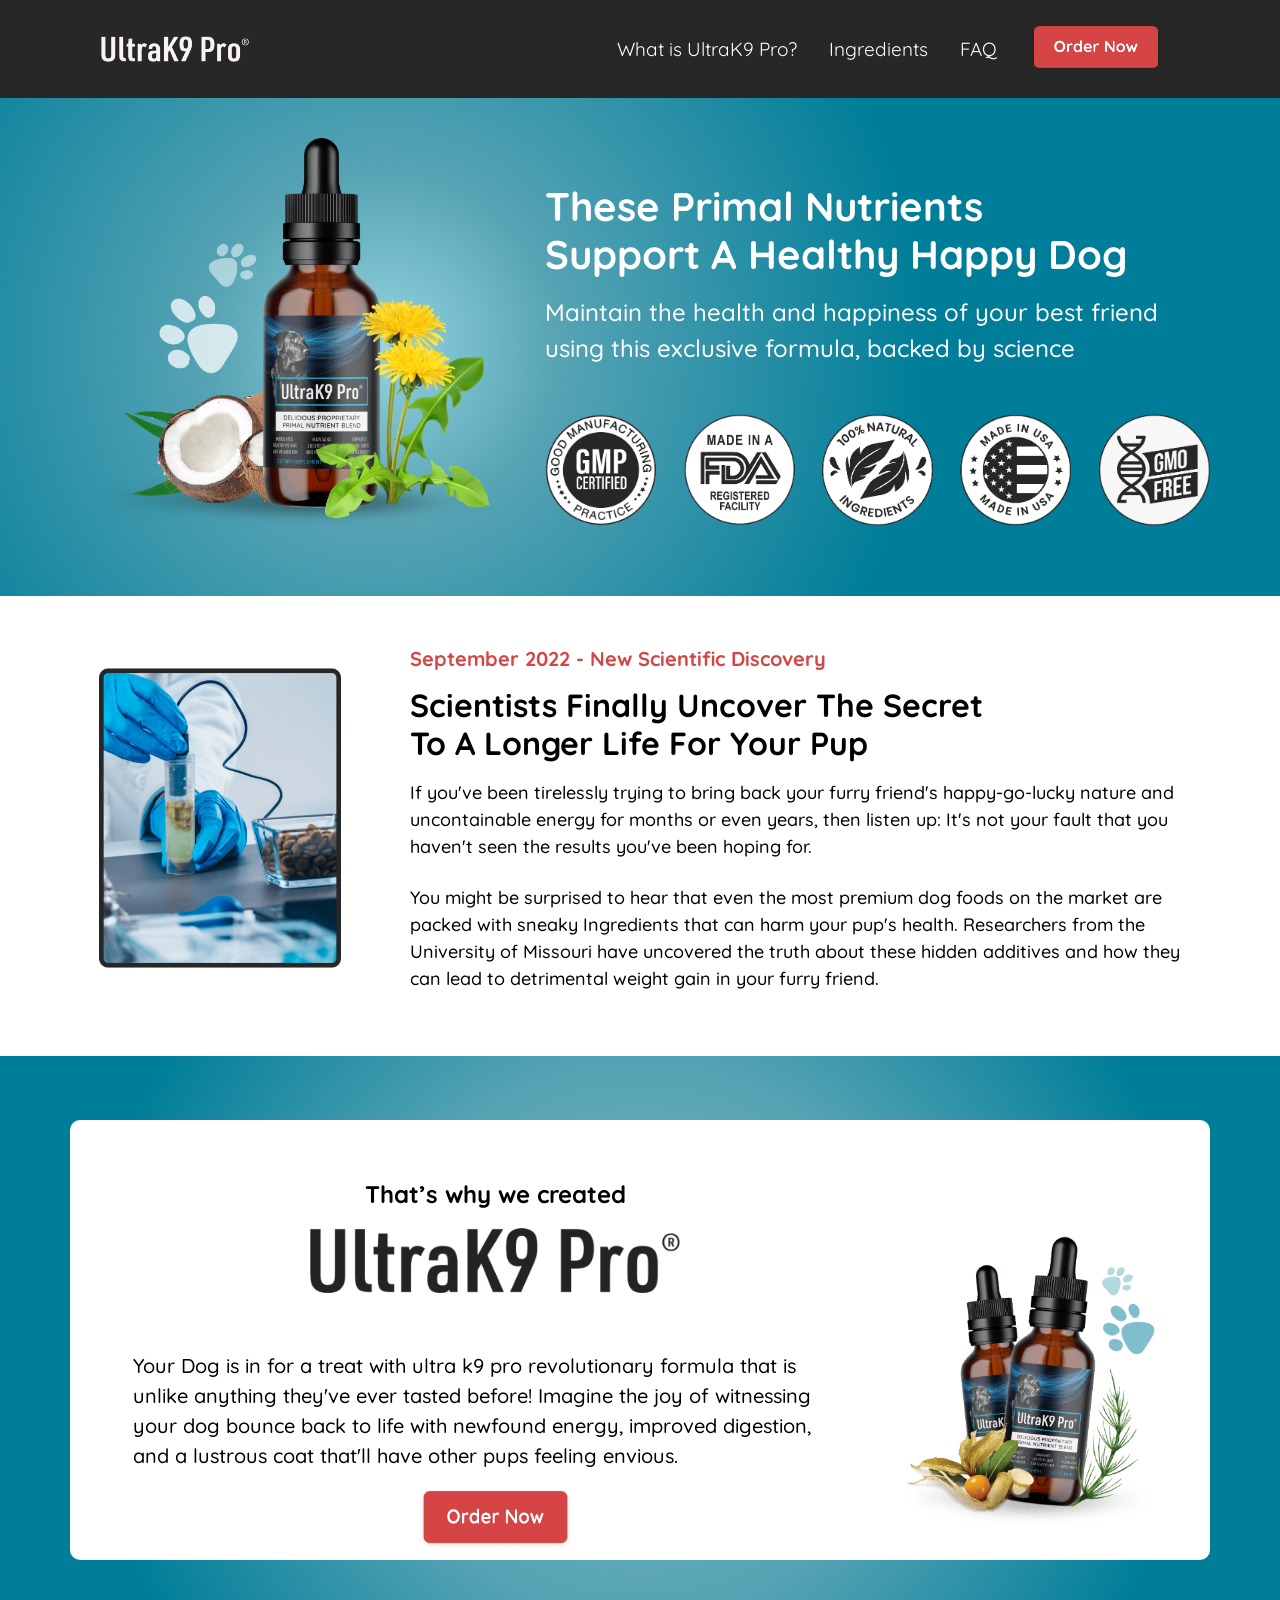
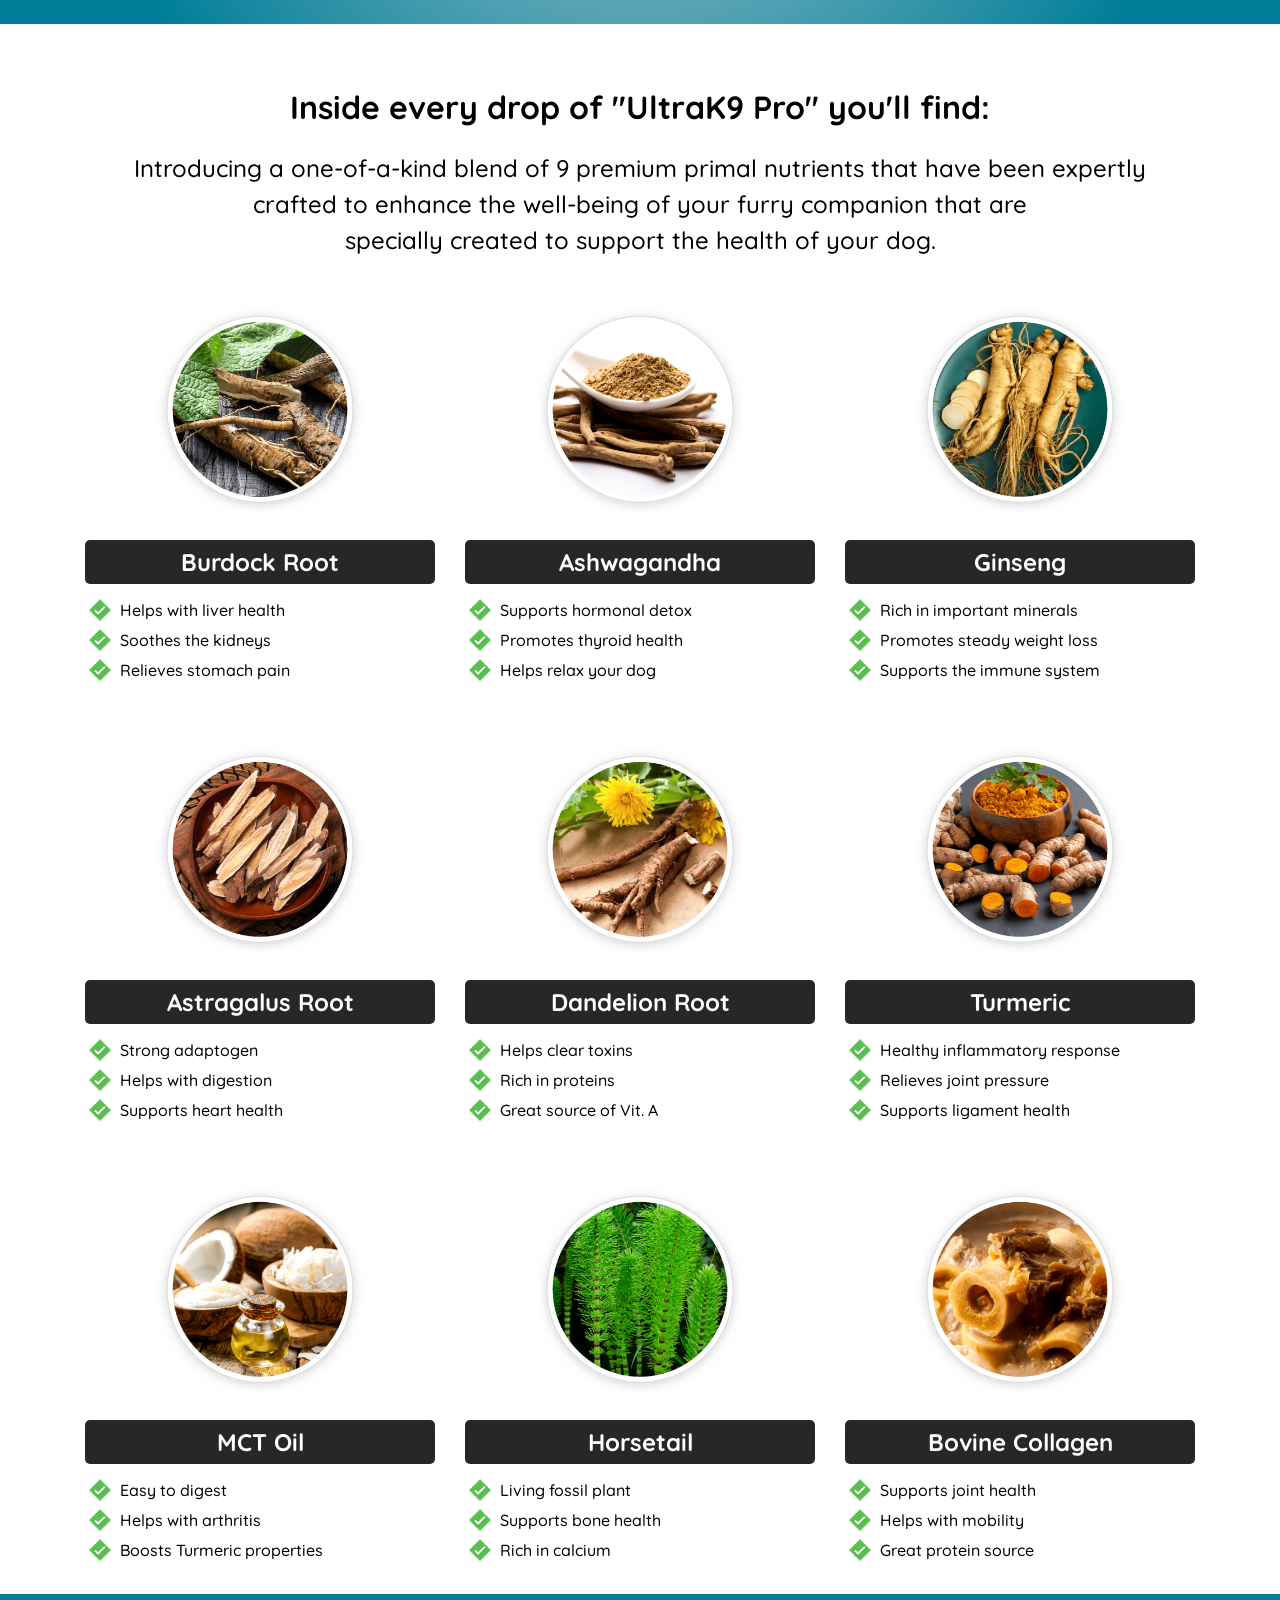
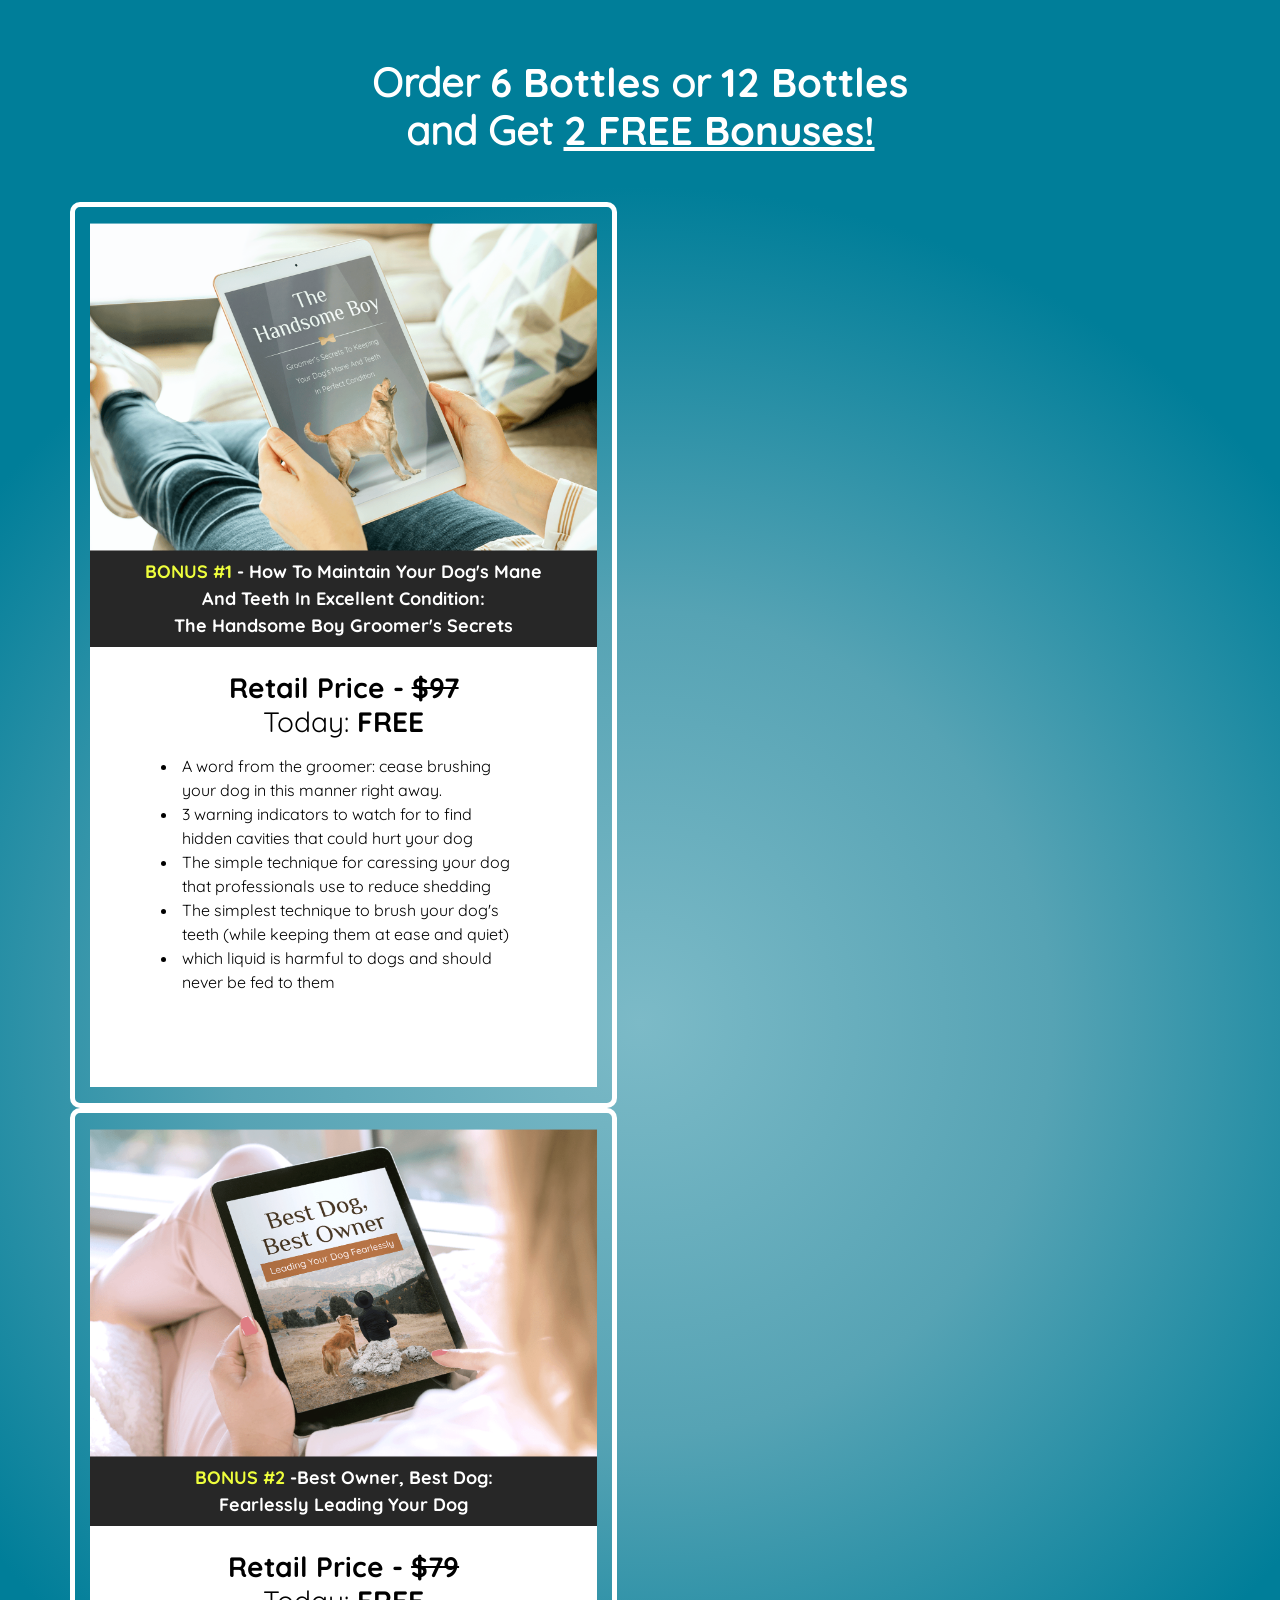
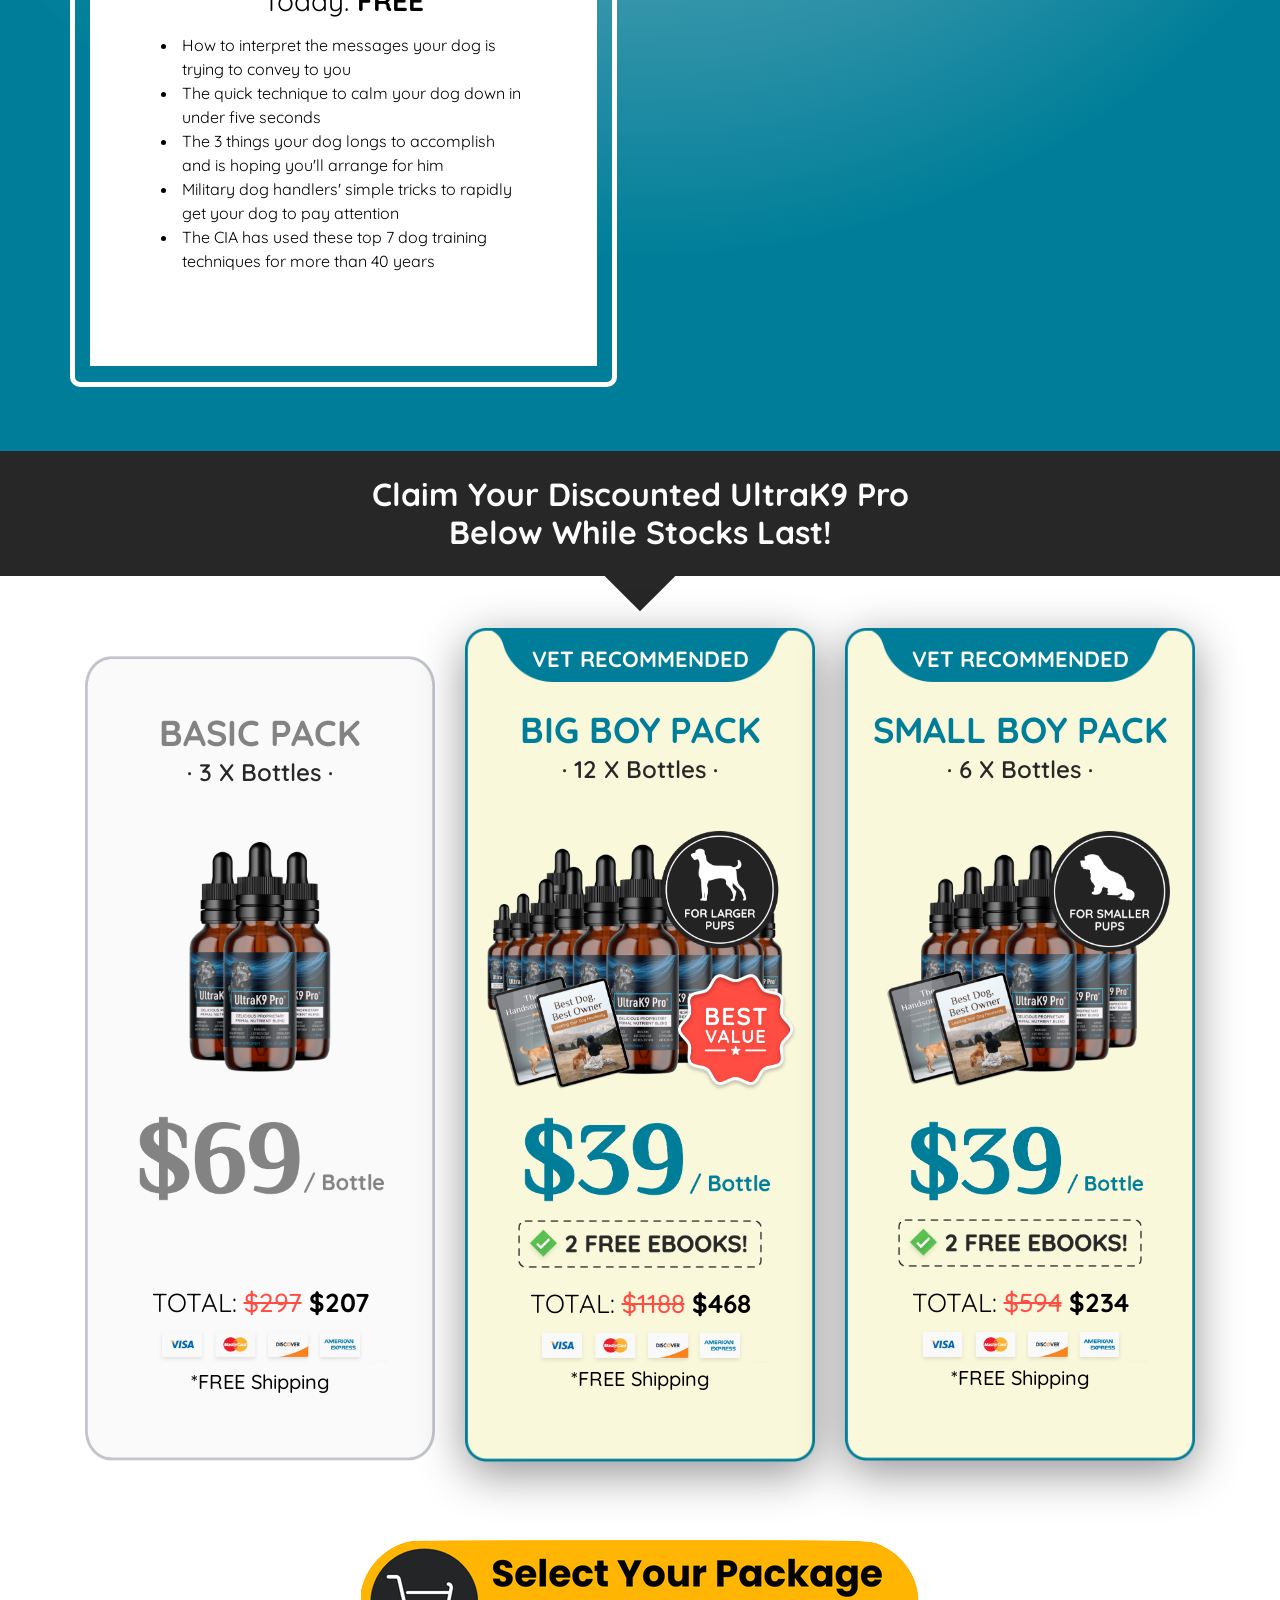
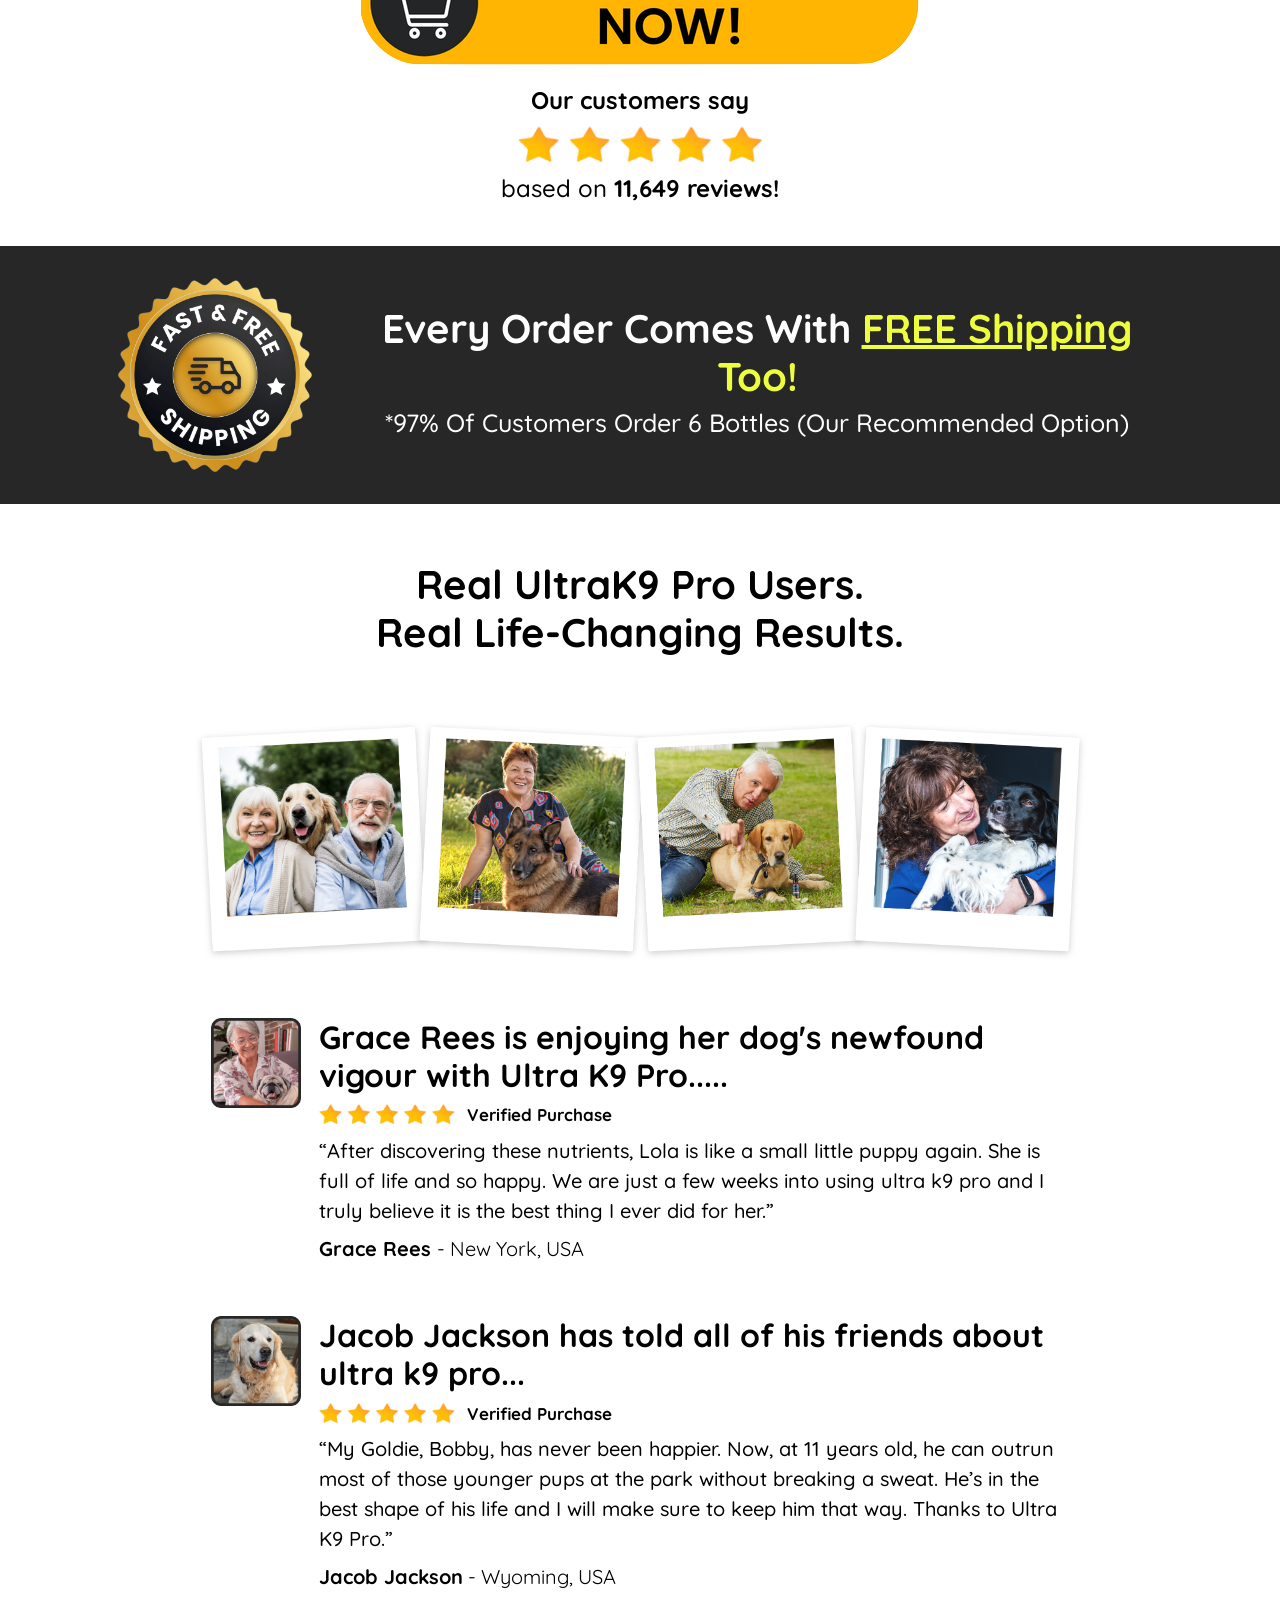
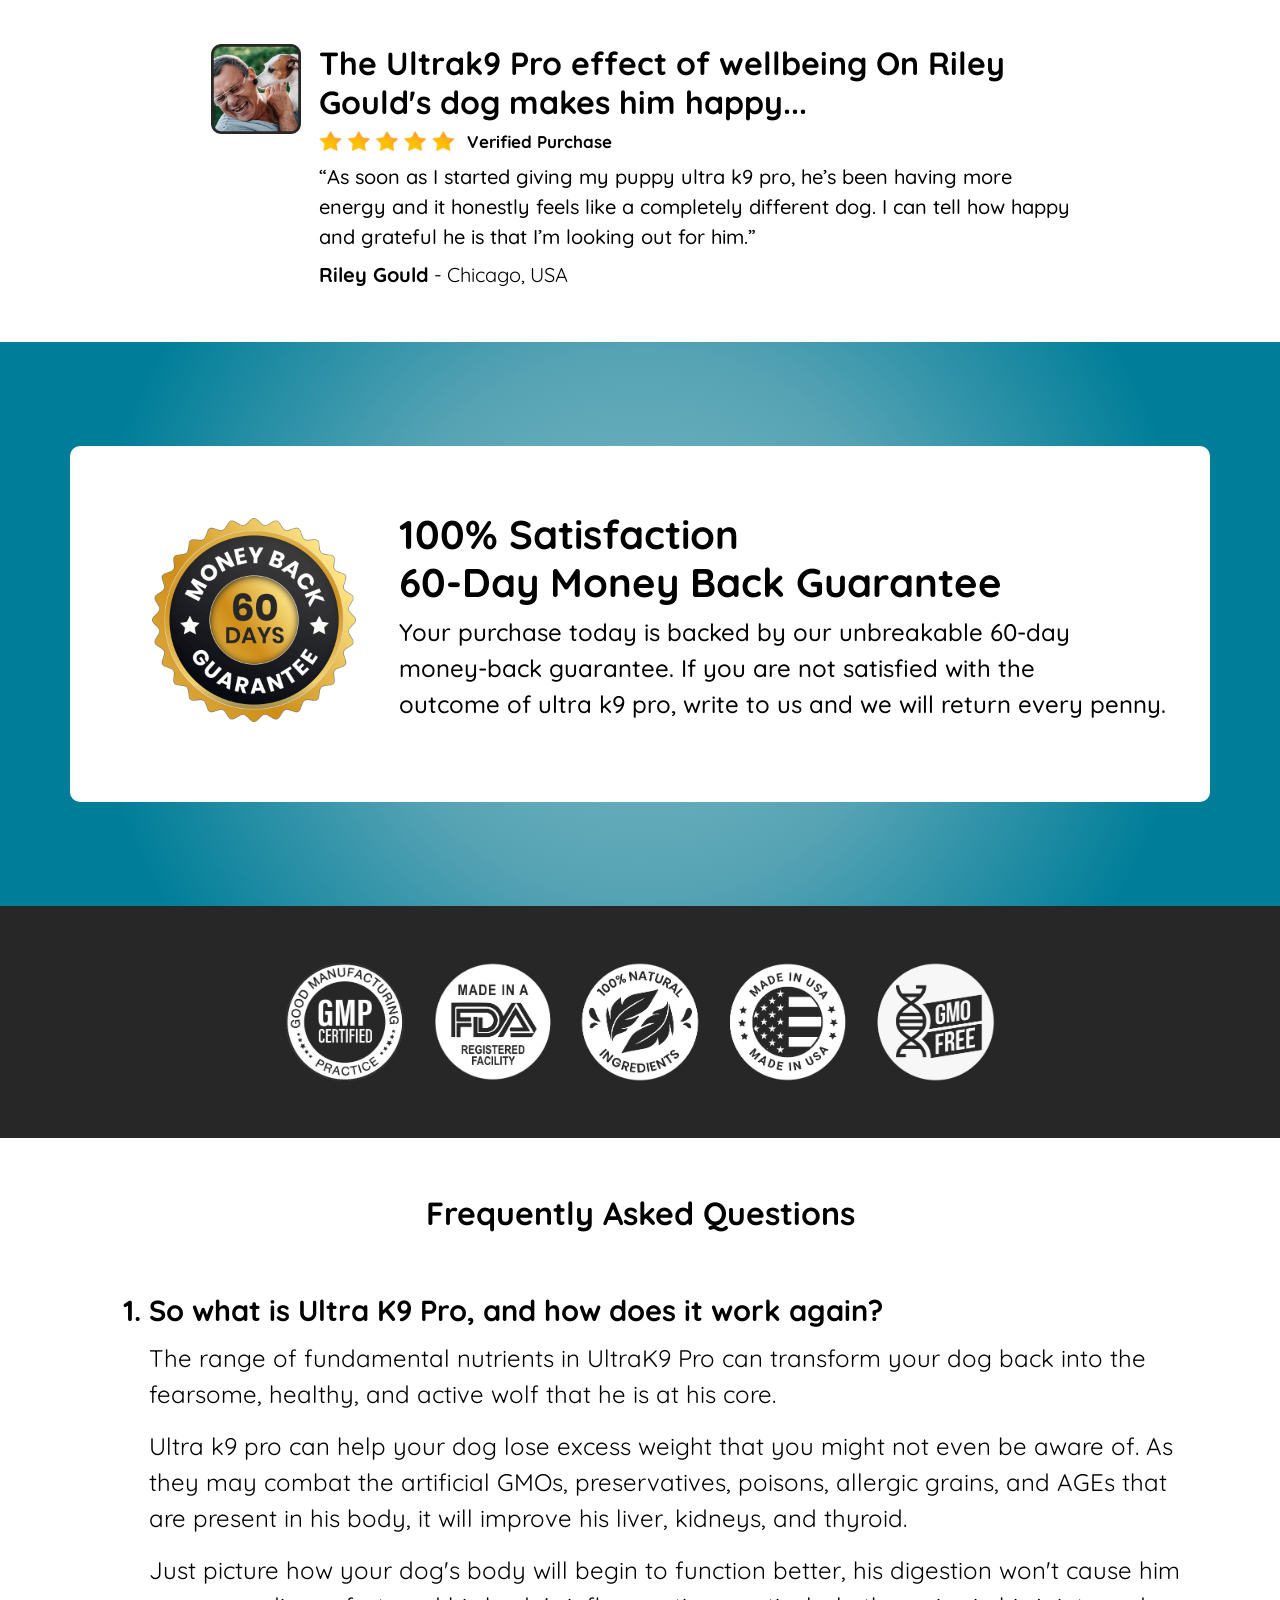
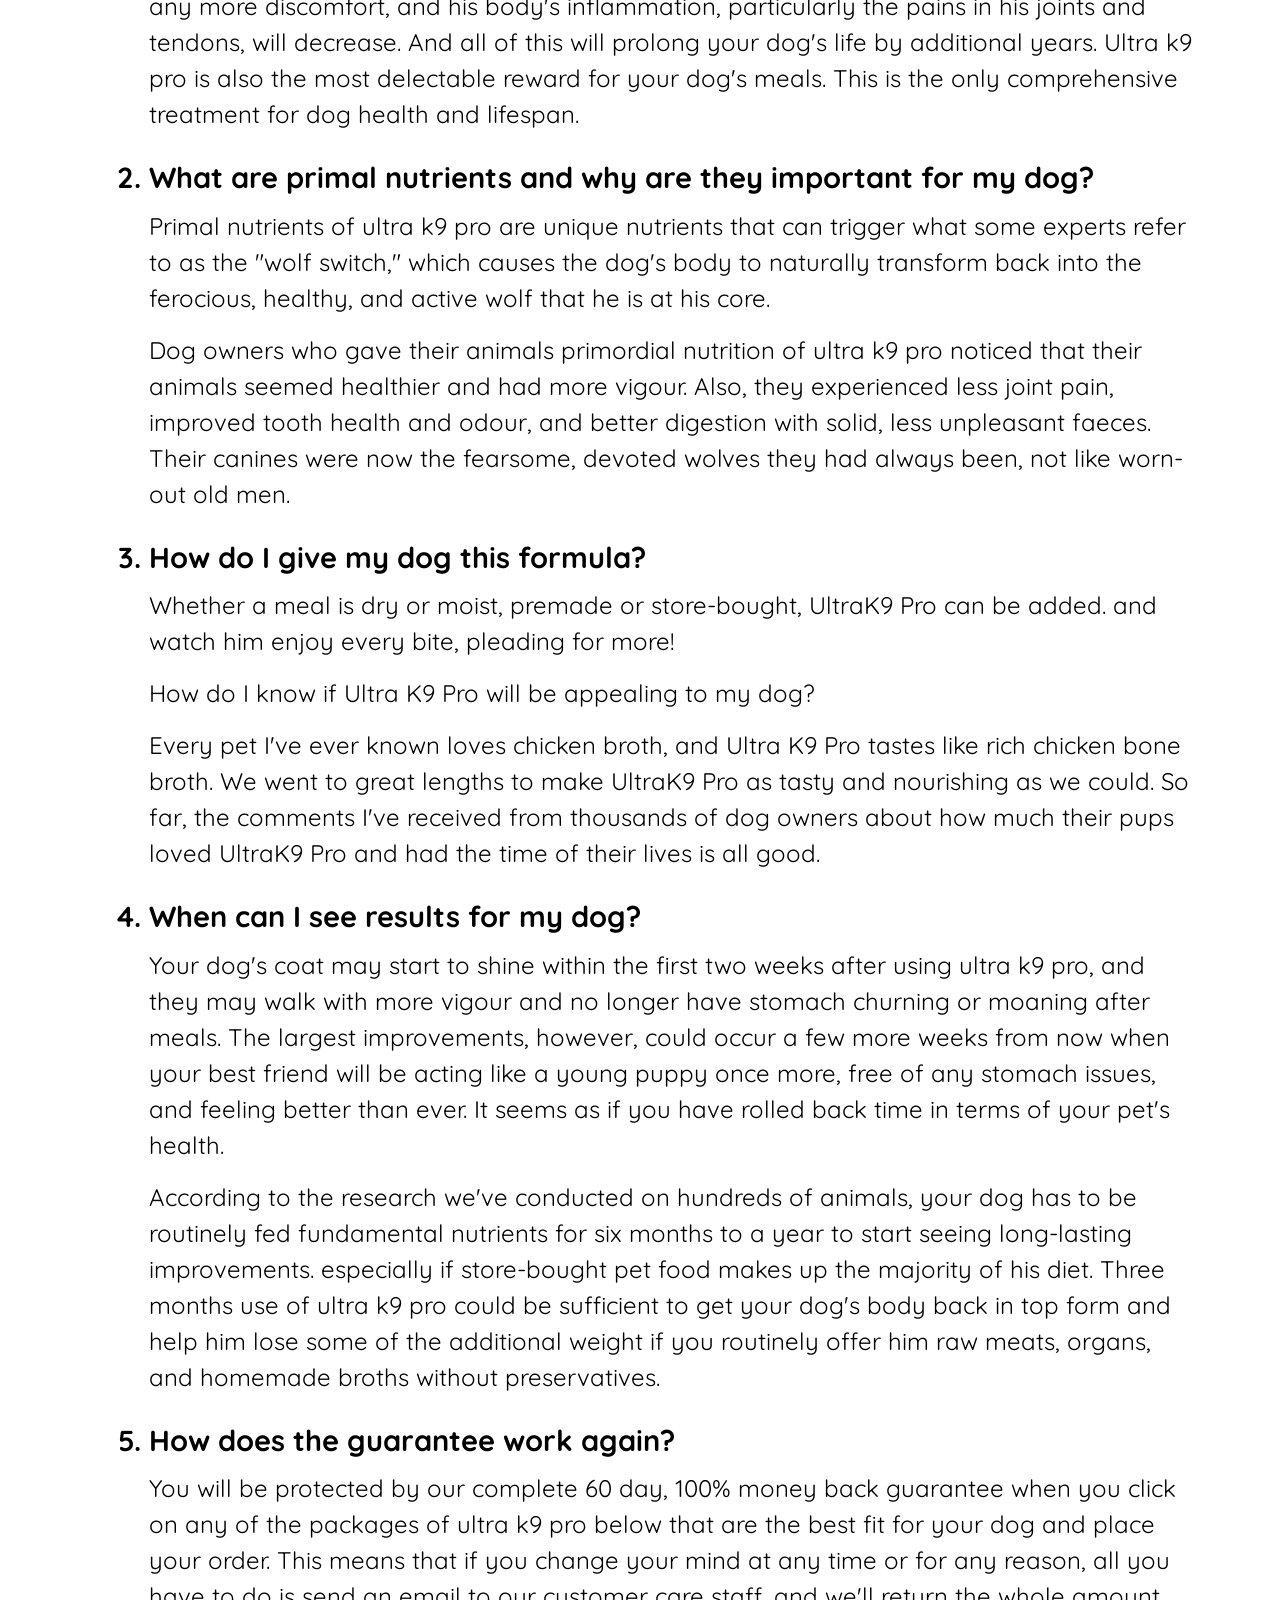
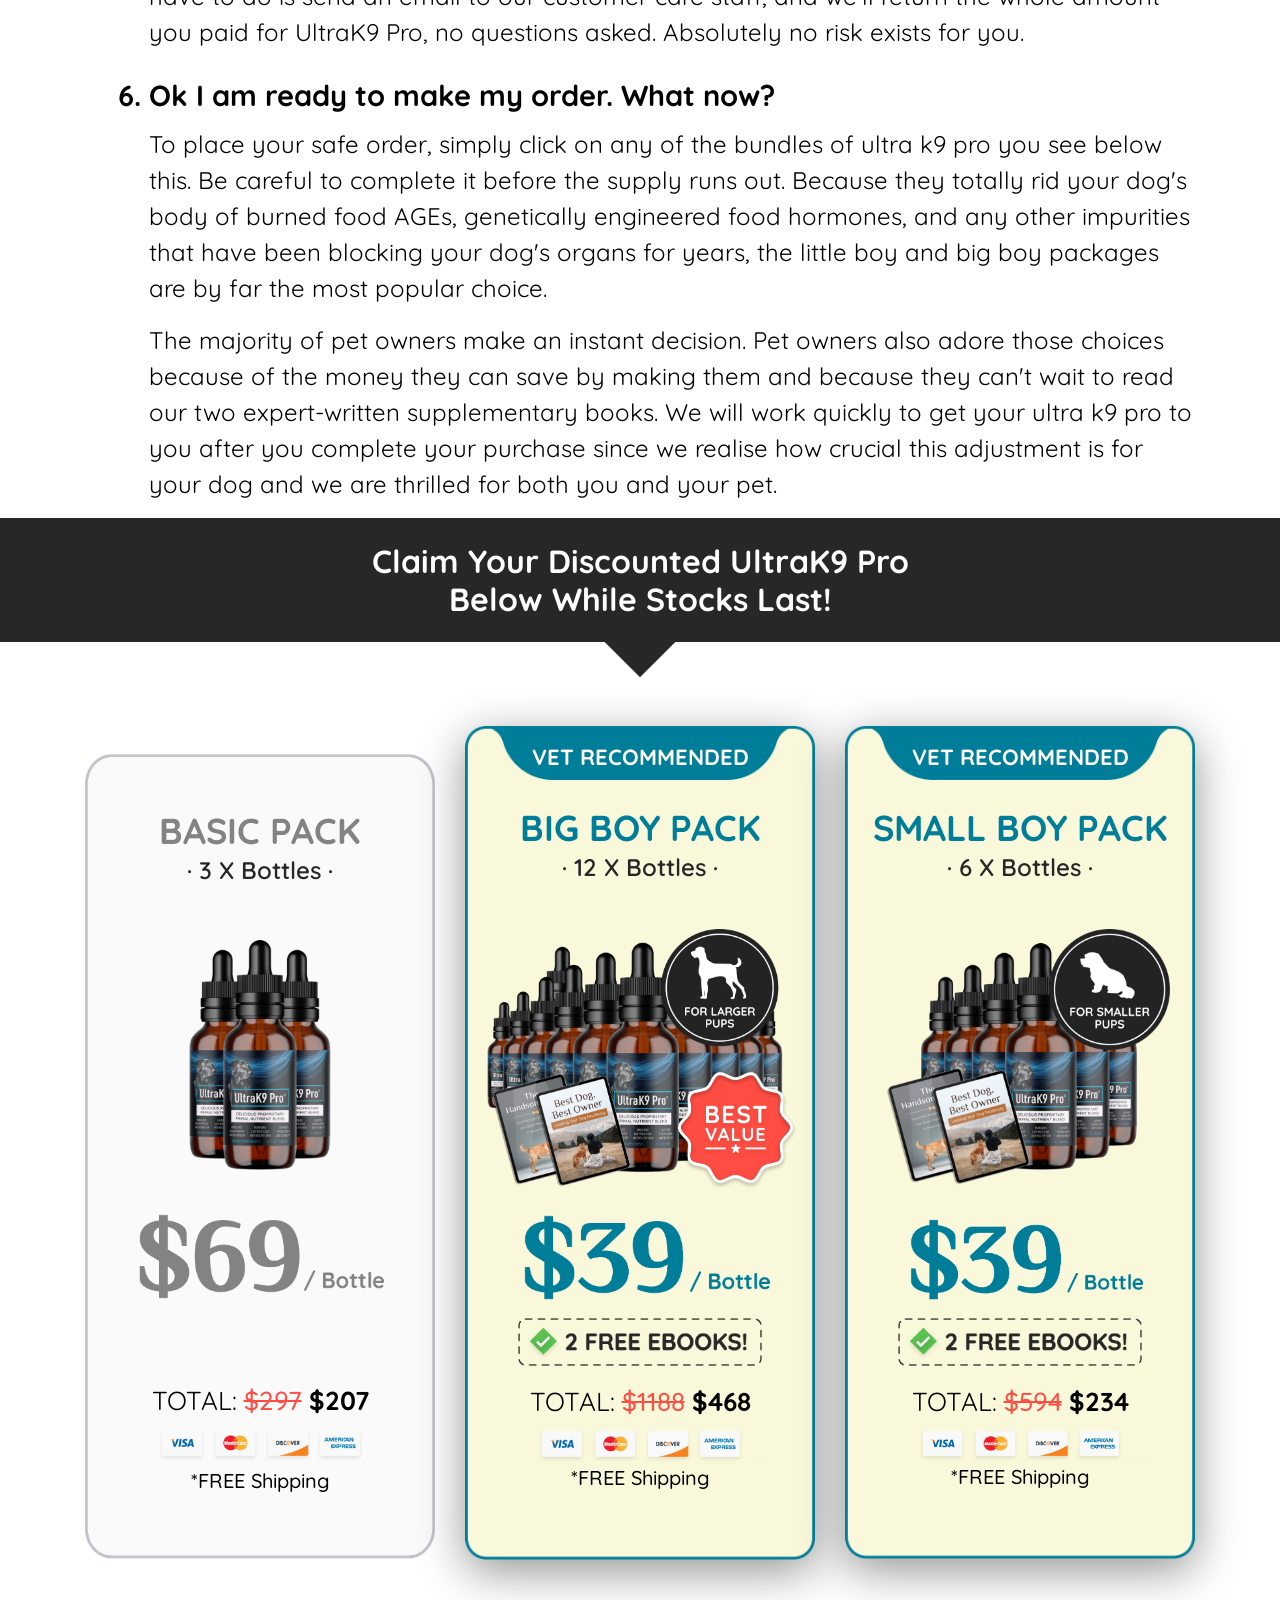
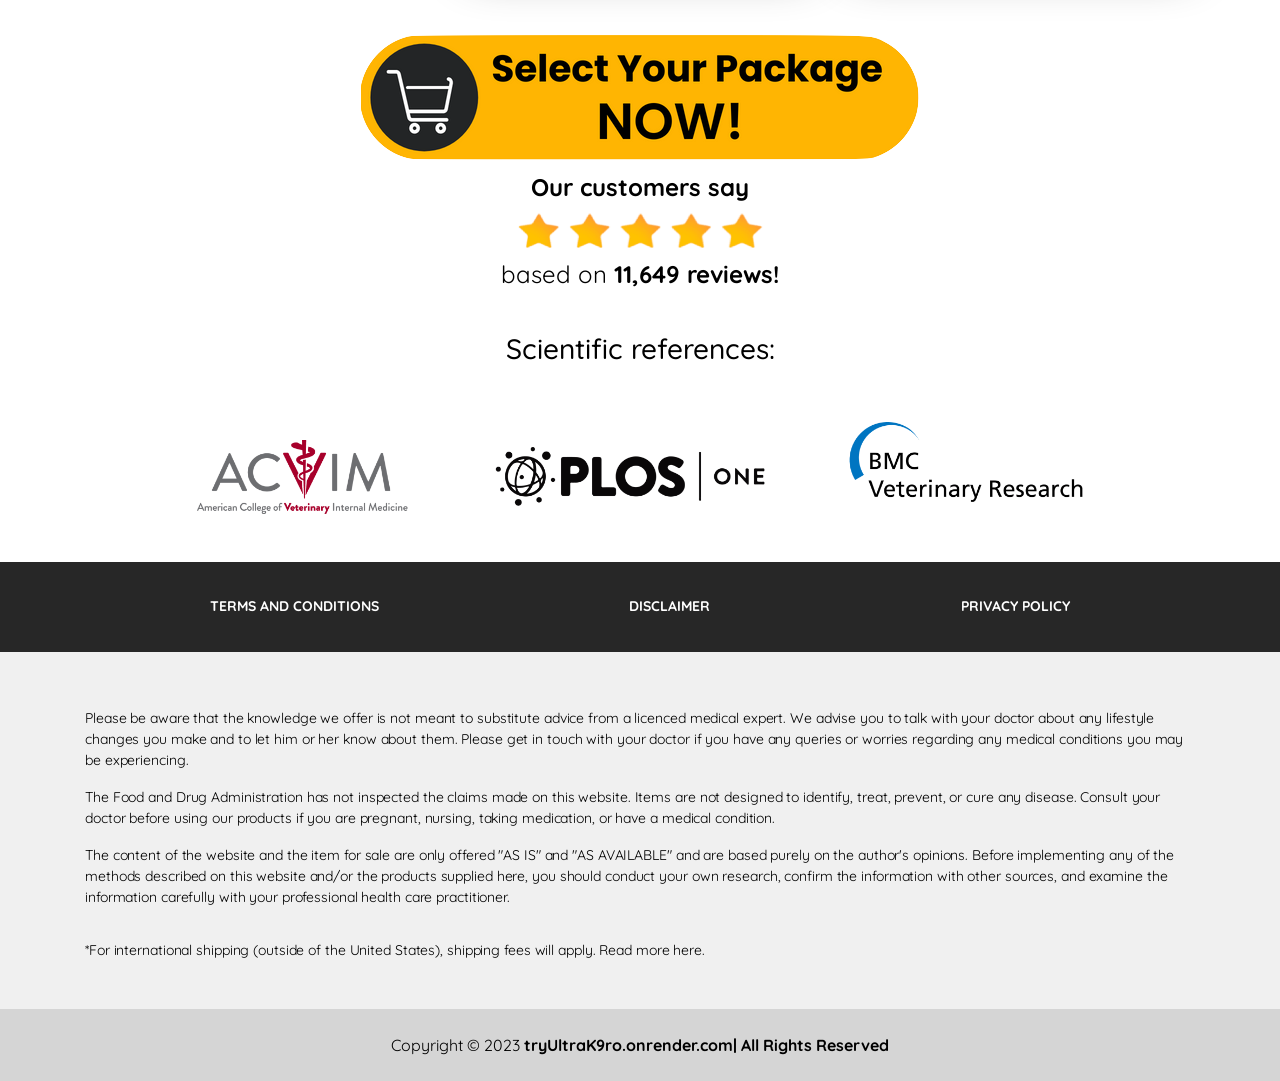
==== commit 7ca5870c: "Update index.html" ====
--- a/index.html
+++ b/index.html
@@ -1152,7 +1152,7 @@
 </div>
 <div class="footer-bottom-bg">
    <div class="copyright py-4">
-      <div class="text-center" style="font-size:16px;">Copyright &copy; 2023 <b><!--<a  href="ultrak9pro"></a>-->UltraK9 Pro</b> | All Rights Reserved</div>
+      <div class="text-center" style="font-size:16px;">Copyright &copy; 2023 <b>tryUltraK9ro.onrender.com| All Rights Reserved</div>
    </div>
 </div>
 </body>
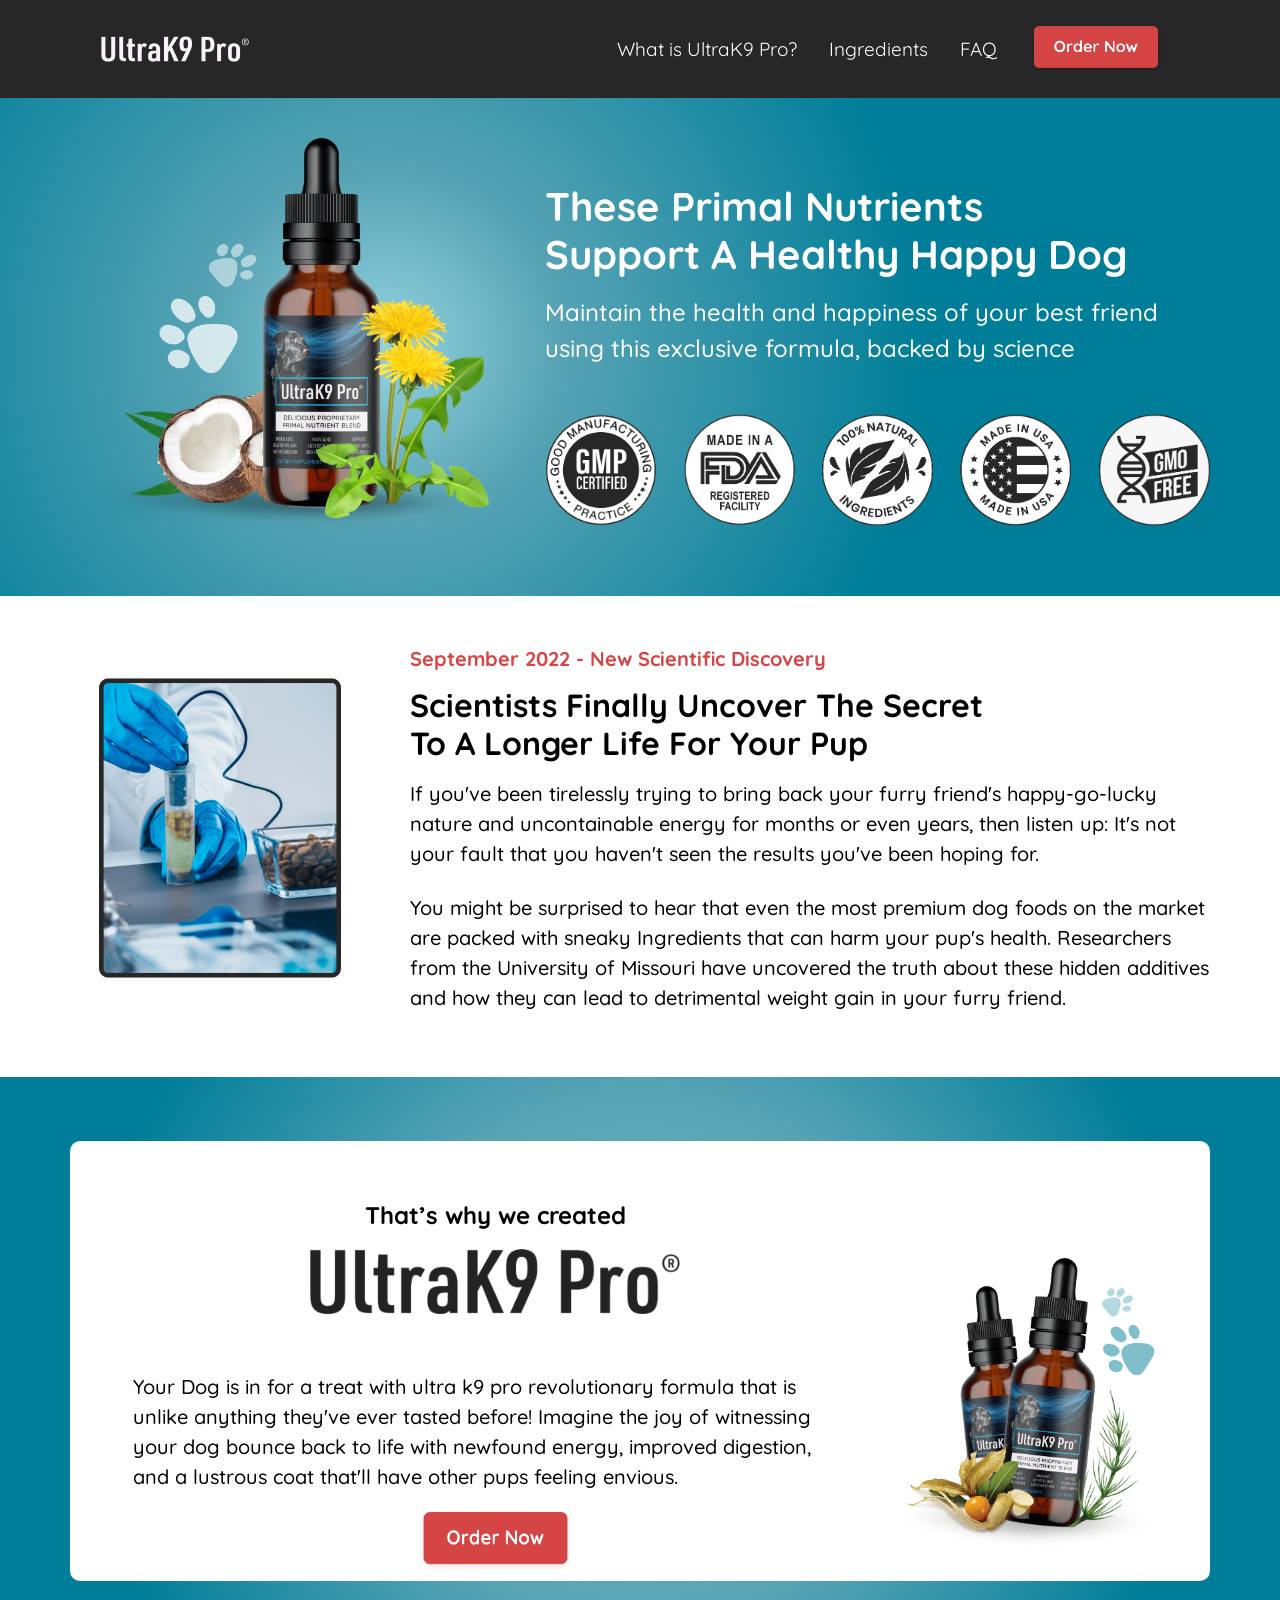
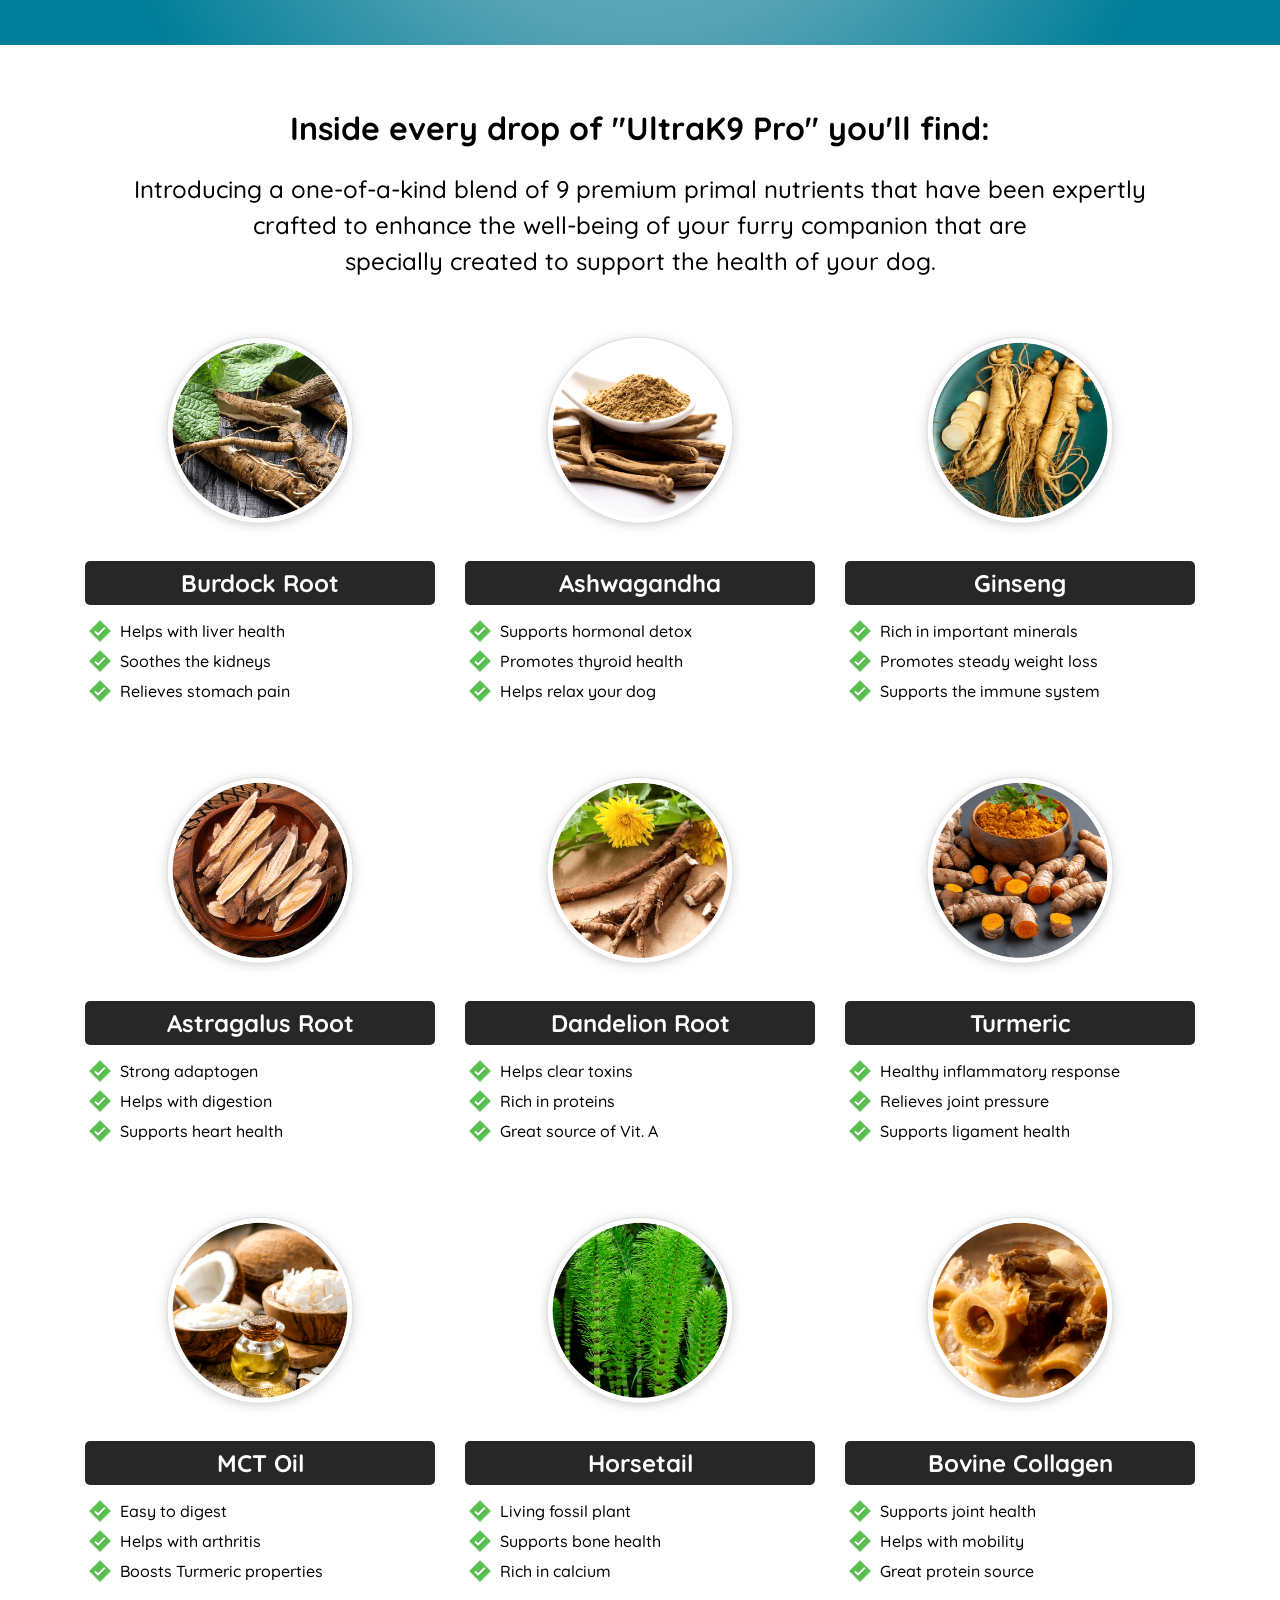
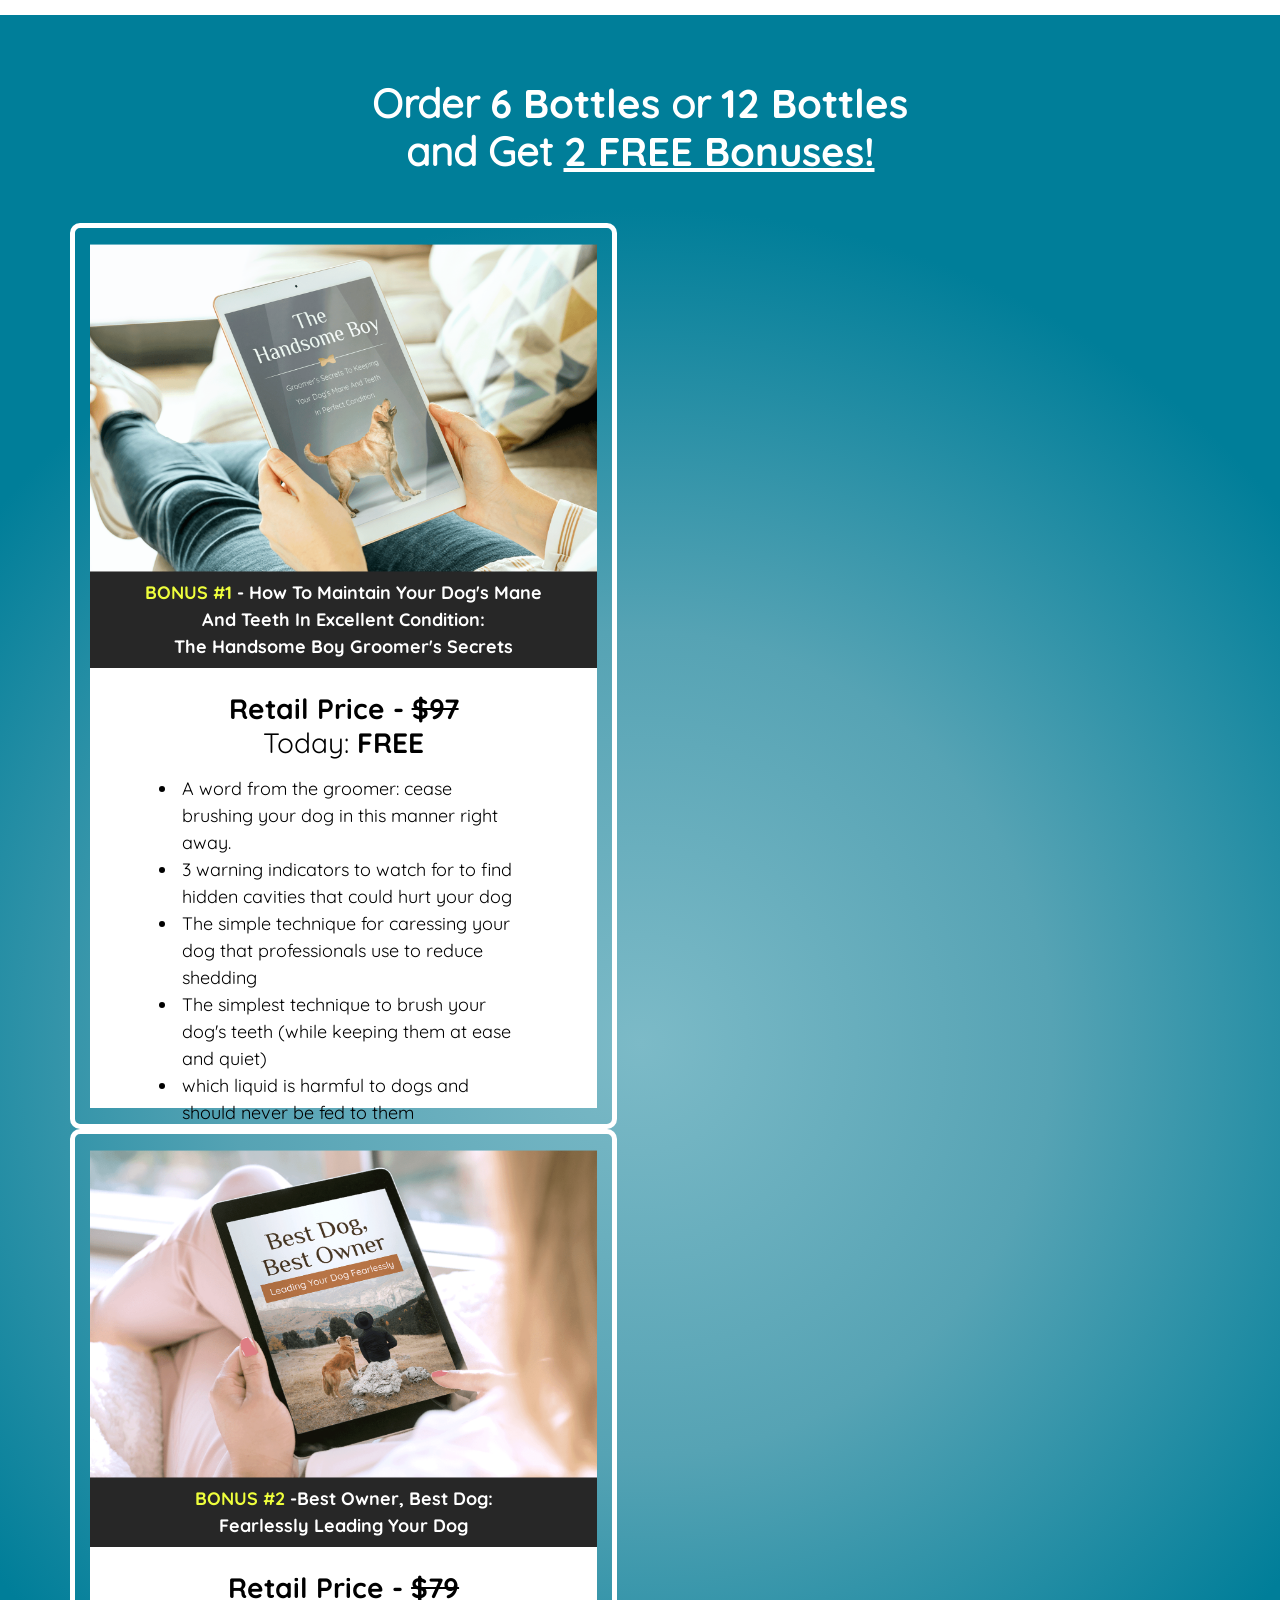
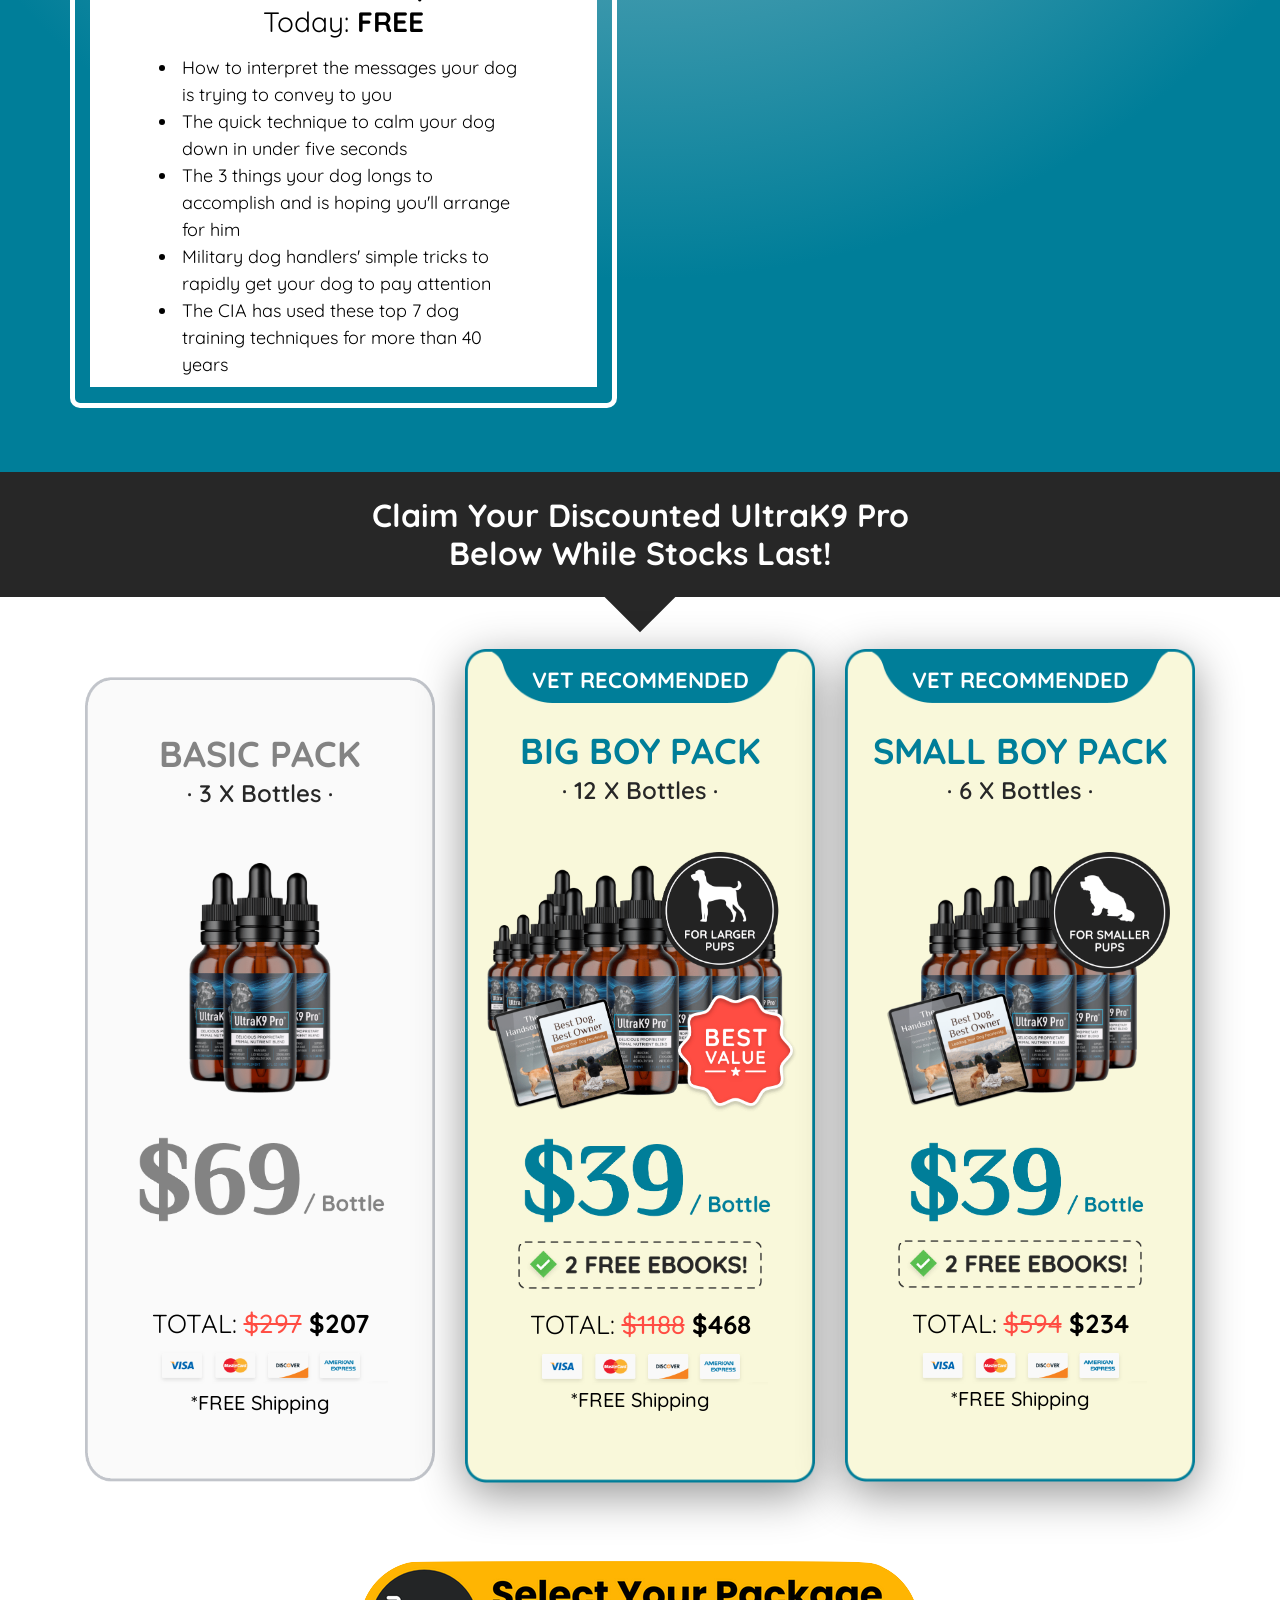
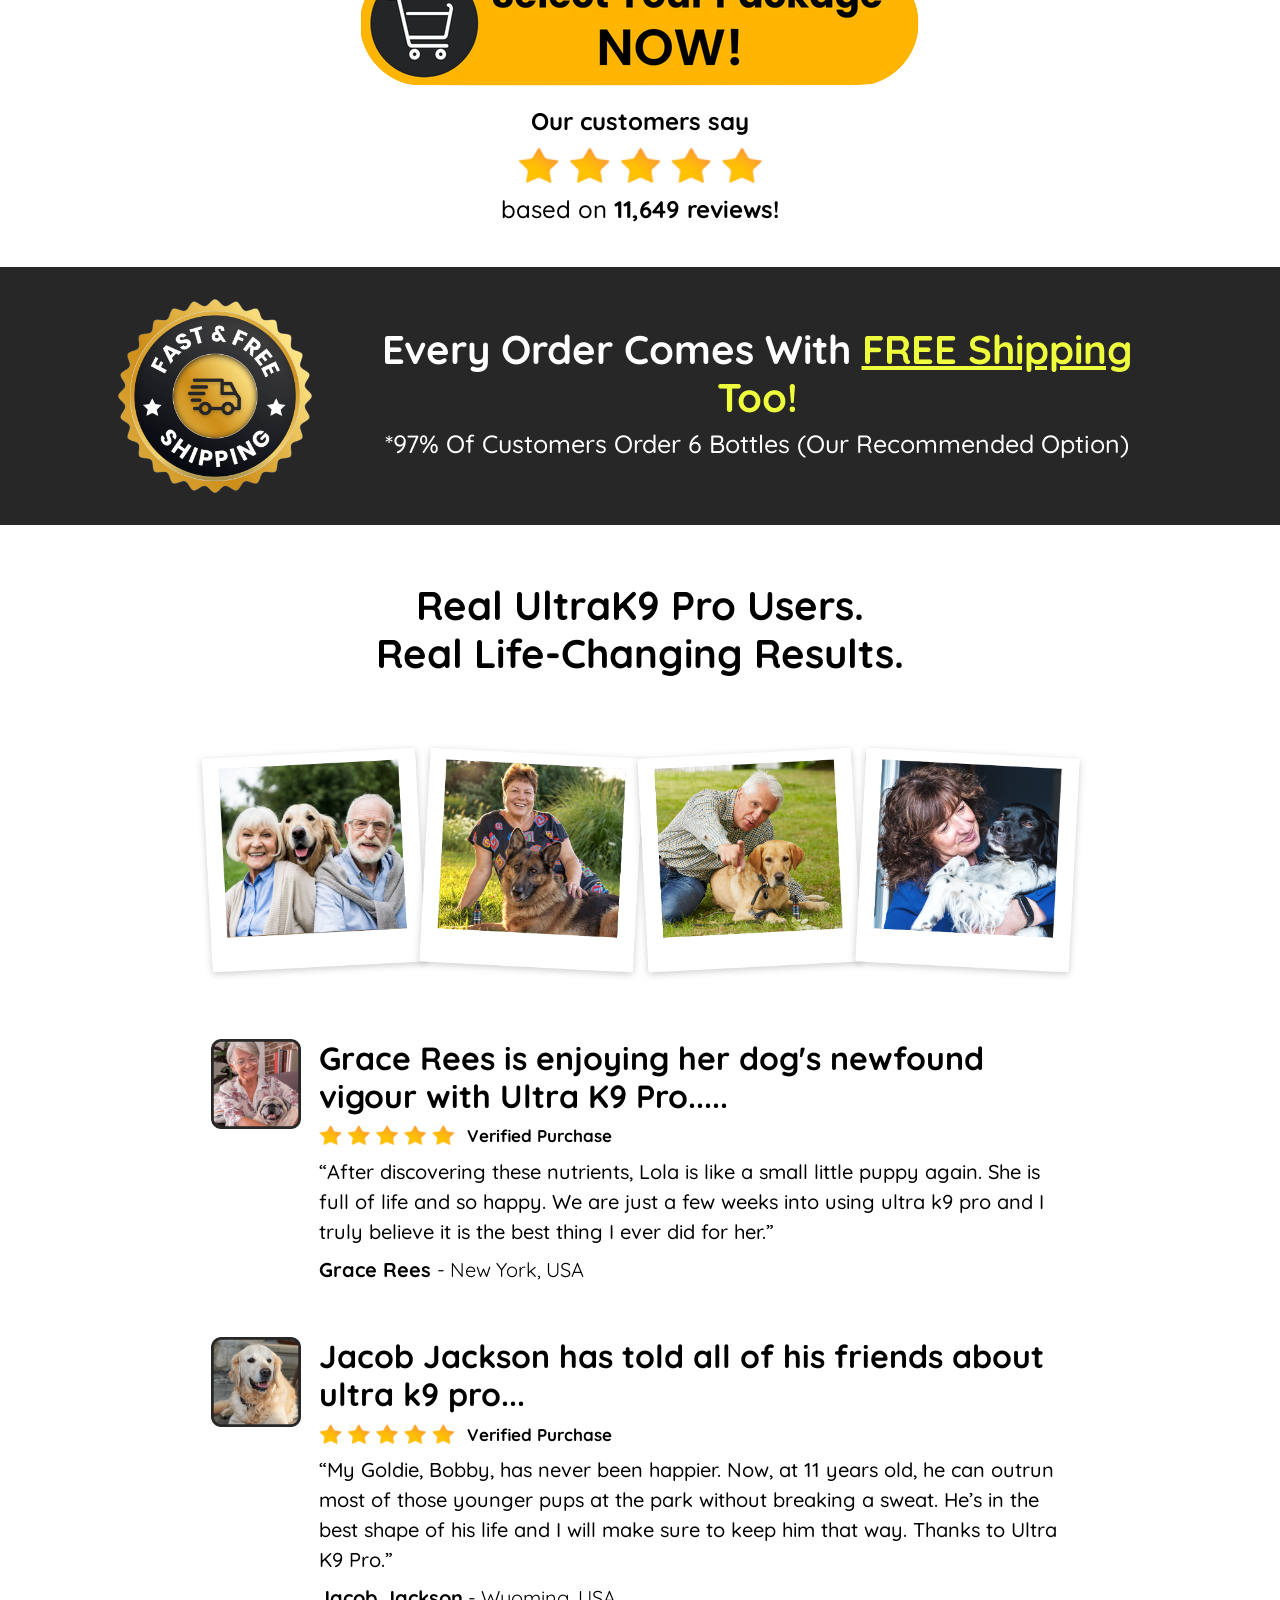
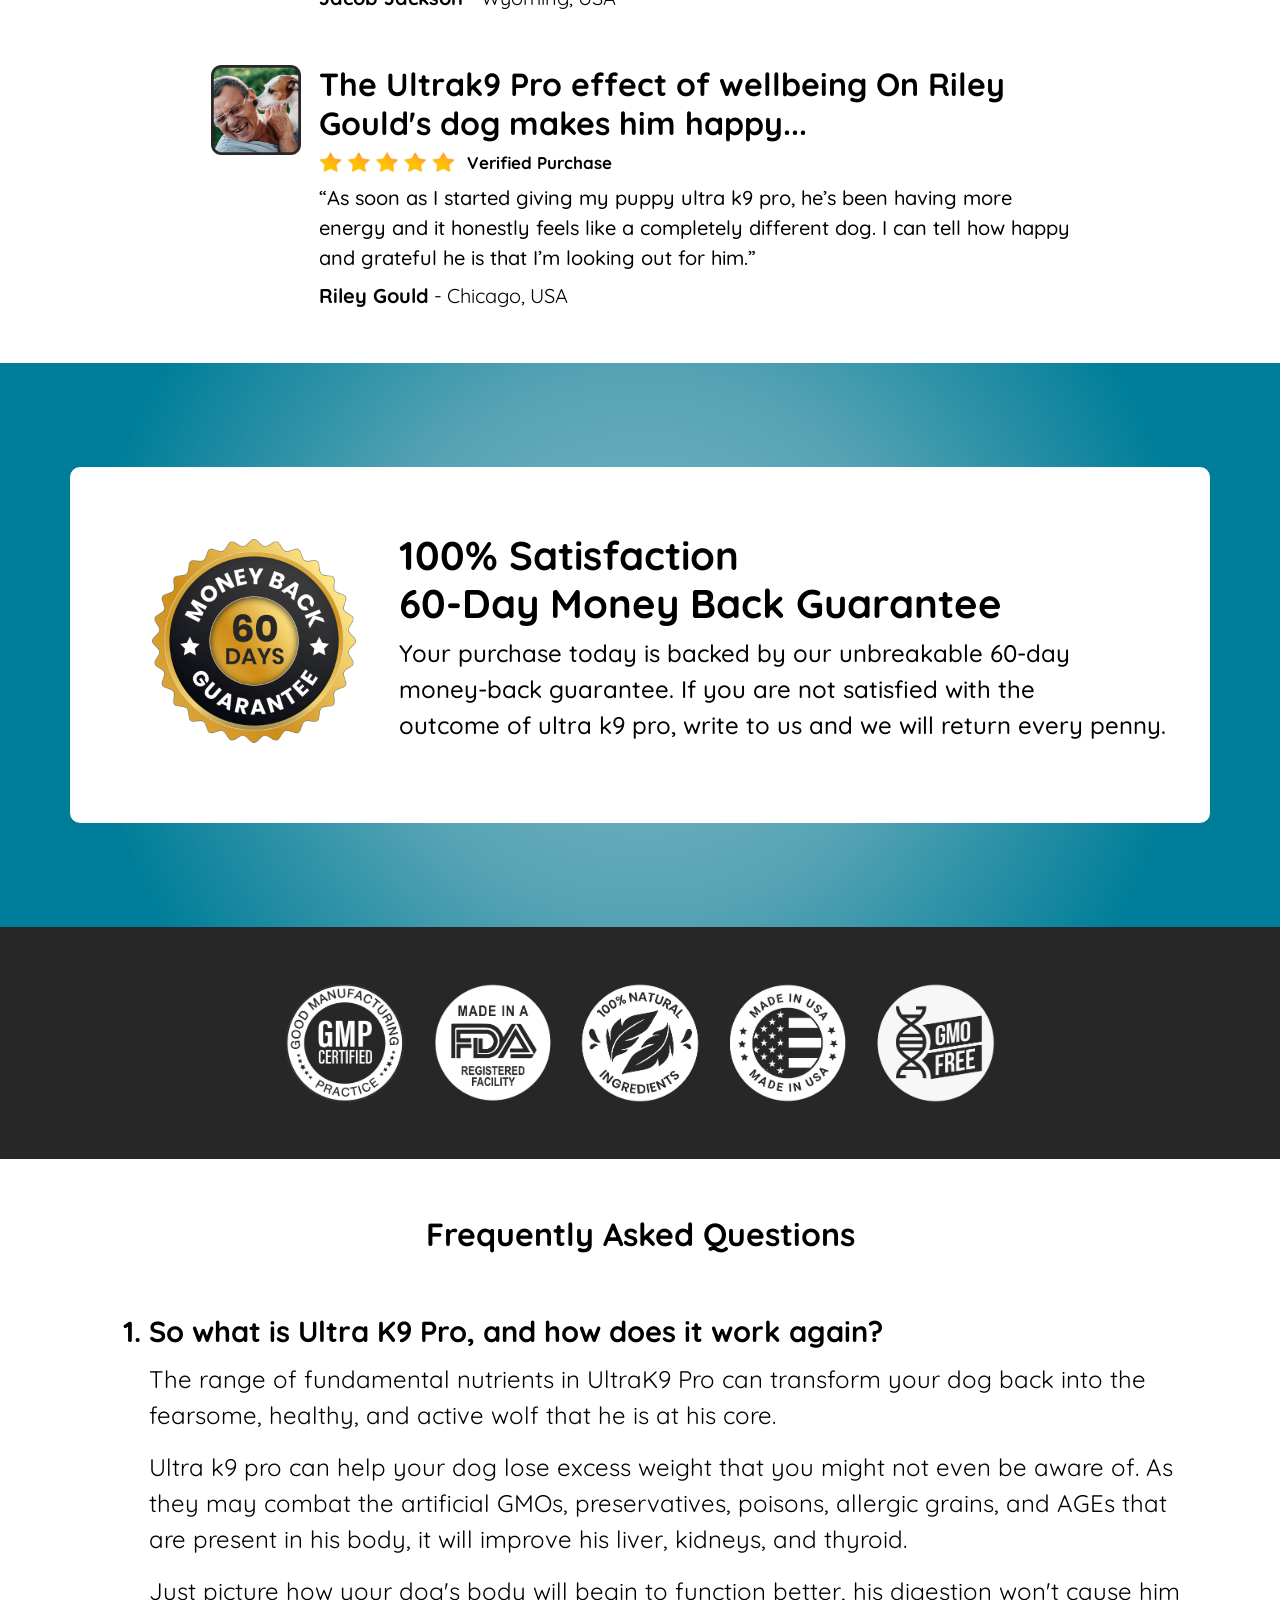
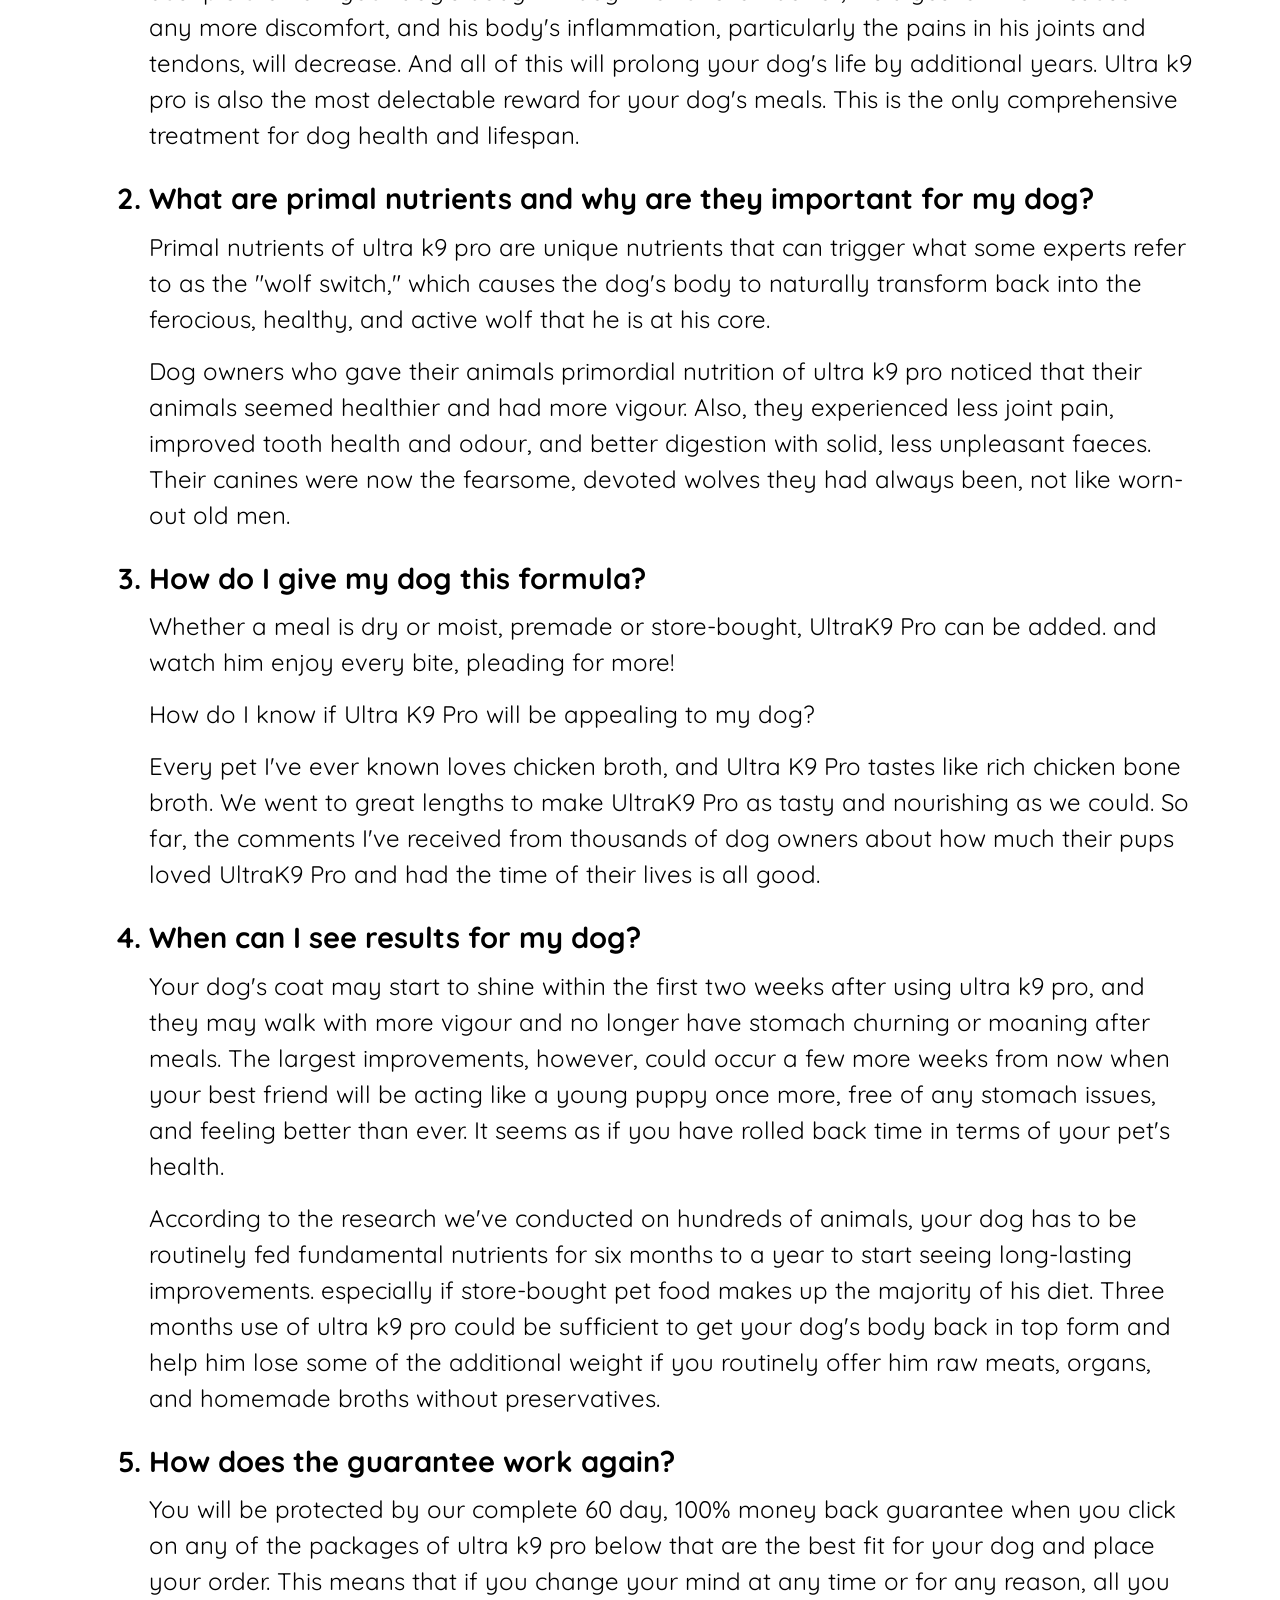
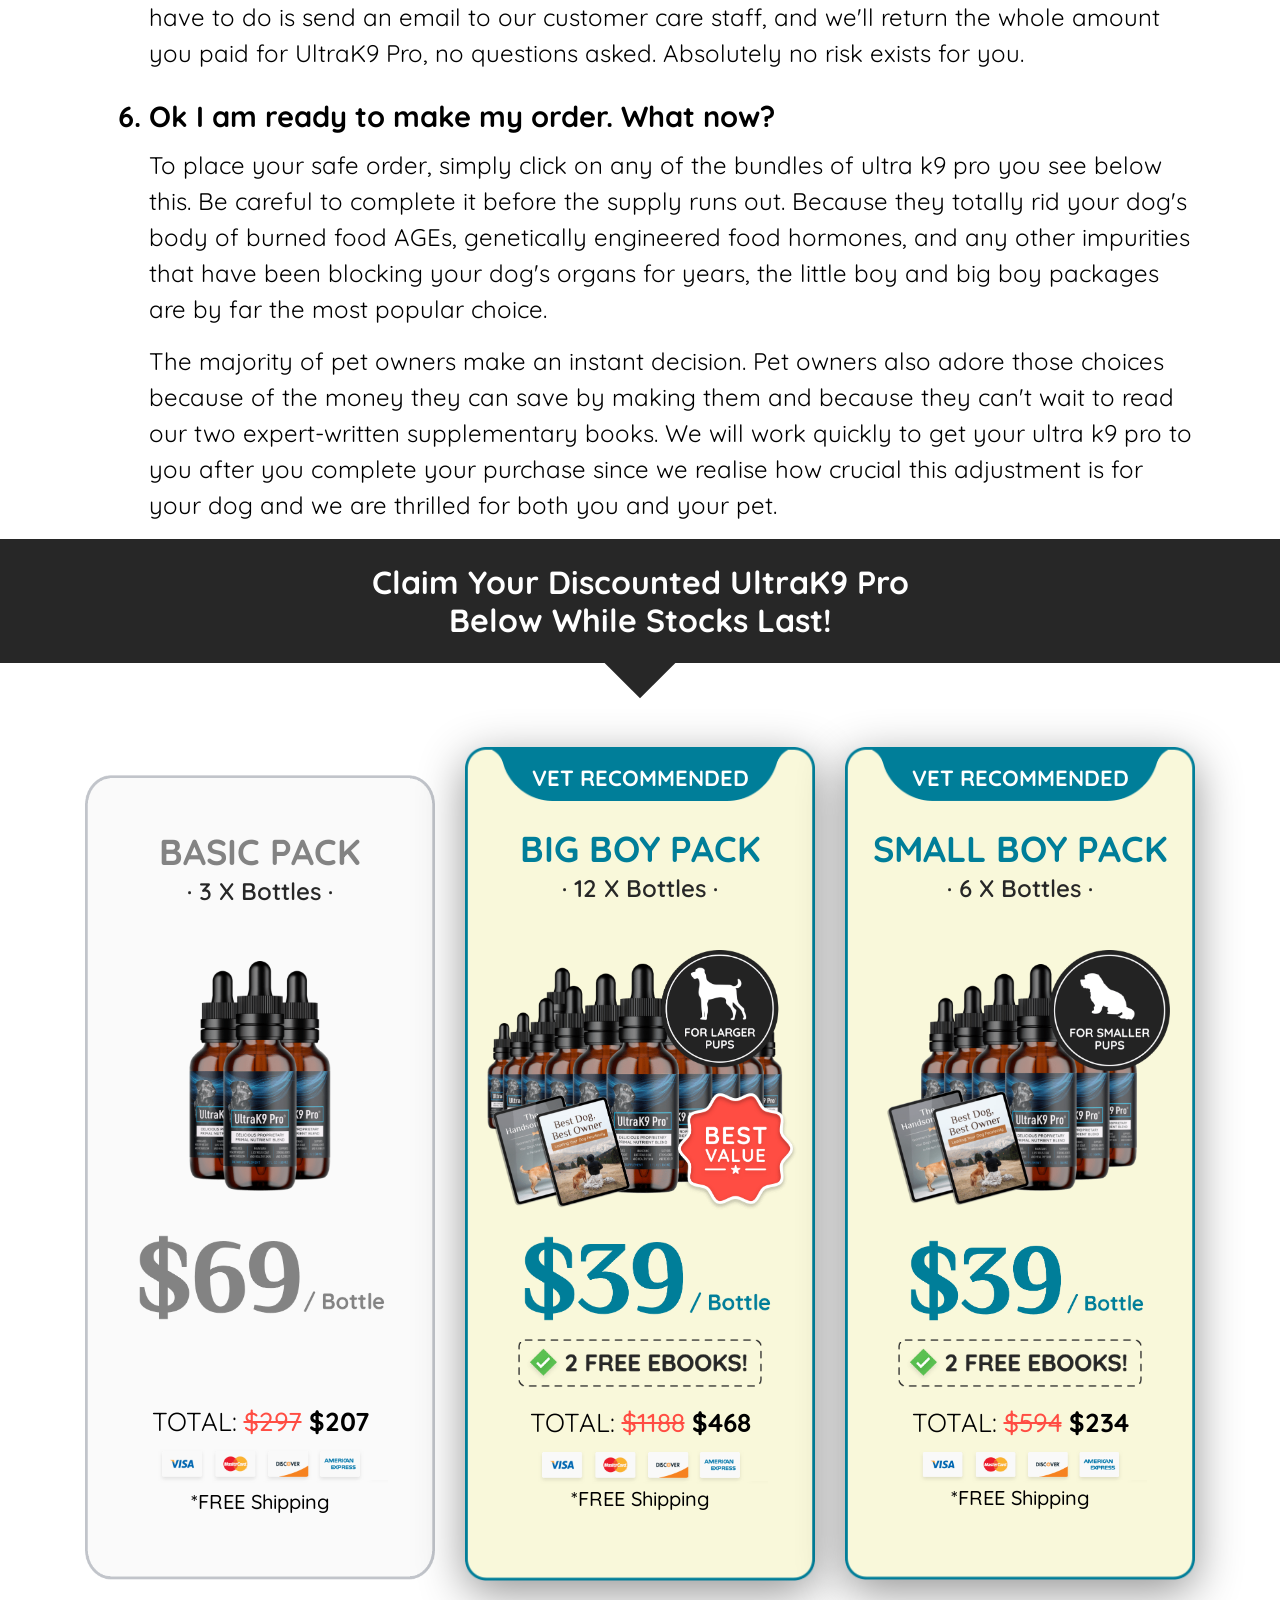
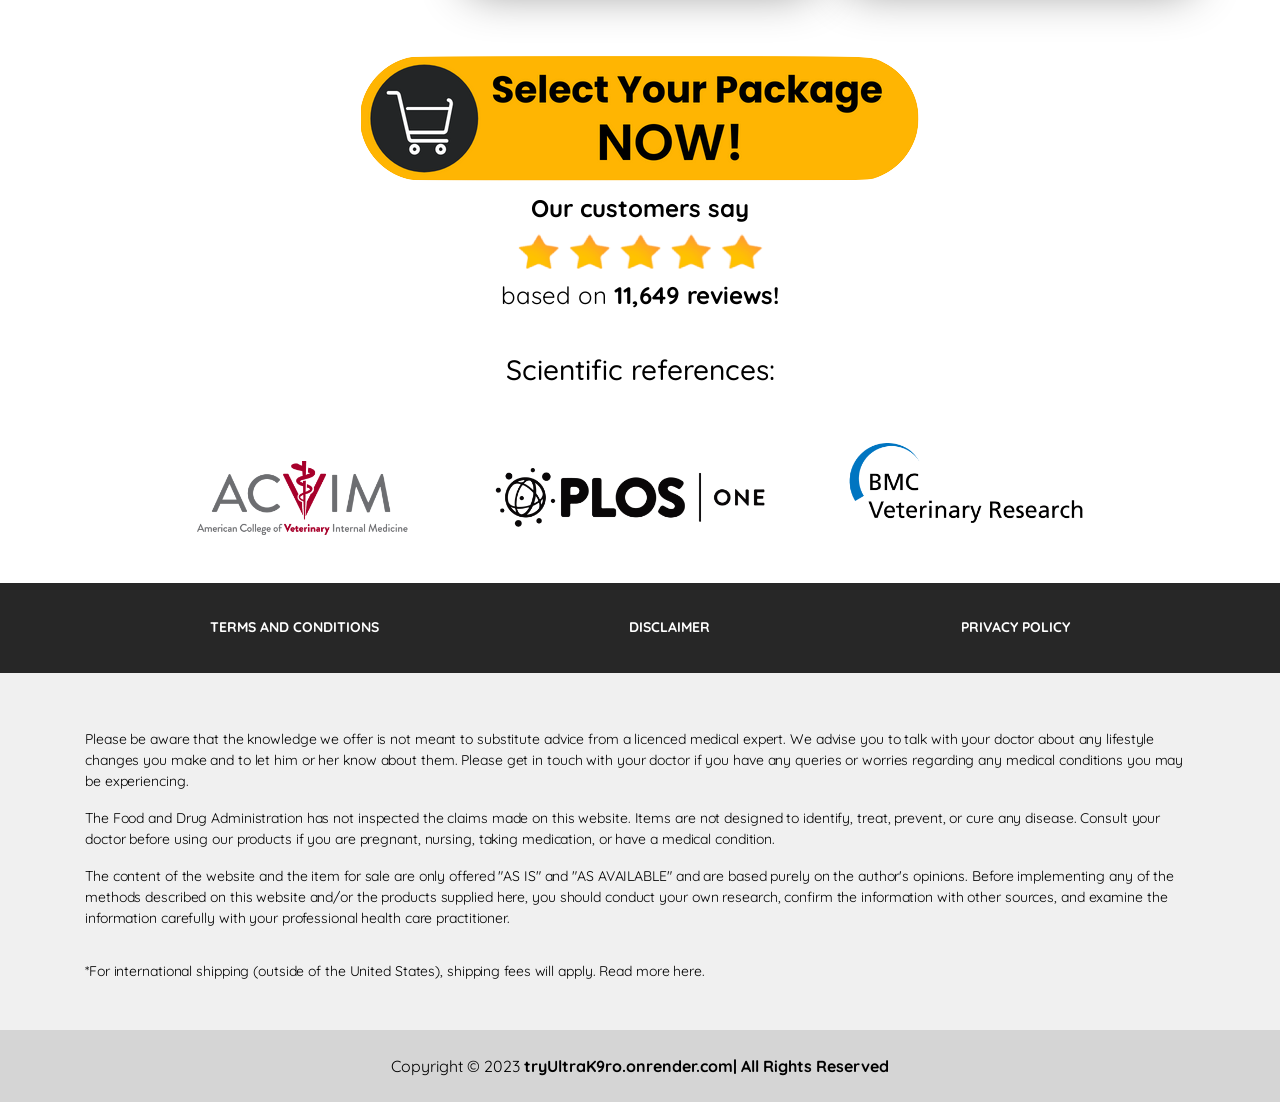
==== commit 8f5b510b: "Update index.html" ====
--- a/index.html
+++ b/index.html
@@ -178,9 +178,9 @@
                     <h2 class="pt-1"><b>Scientists Finally Uncover The Secret <br
                                     class="d-none d-md-block">To A Longer Life For Your Pup</b>
                     </h2>
-                    <p class="smaller medium pt-2"> If you've been tirelessly trying to bring back your furry friend's happy-go-lucky nature and uncontainable energy for months or even years, then listen up: It's not your fault that you haven't seen the results you've been hoping for.
+                    <p style="font-size: 20px;" class="smaller medium pt-2"> If you've been tirelessly trying to bring back your furry friend's happy-go-lucky nature and uncontainable energy for months or even years, then listen up: It's not your fault that you haven't seen the results you've been hoping for.
                     </p>
-                    <p class="smaller medium pt-2"> You might be surprised to hear that even the most premium dog foods on the market are packed with sneaky Ingredients that can harm your pup's health. Researchers from the University of Missouri have uncovered the truth about these hidden additives and how they can lead to detrimental weight gain in your furry friend.
+                    <p style="font-size: 20px;" class="smaller medium pt-2"> You might be surprised to hear that even the most premium dog foods on the market are packed with sneaky Ingredients that can harm your pup's health. Researchers from the University of Missouri have uncovered the truth about these hidden additives and how they can lead to detrimental weight gain in your furry friend.
                     </p>
 
 
@@ -420,7 +420,7 @@
                                 <h3 class="text-center py-2"><b>Retail Price - <strike>$97</strike></b><br> Today:
                                     <b>FREE</b>
                                 </h3>
-                                <ul class="bonus-list pr-4">
+                                <ul style="font-size: 18px;" class="bonus-list pr-4">
                                     <li class="px-1">A word from the groomer: cease brushing your dog in this manner right away. </li>
                                     <li class="px-1">3 warning indicators to watch for to find hidden cavities that could hurt your dog </li>
                                     <li class="px-1">The simple technique for caressing your dog that professionals use to reduce shedding</li>
@@ -444,7 +444,7 @@
                                 <h3 class="text-center py-2"><b>Retail Price - <strike>$79</strike></b><br> Today:
                                     <b>FREE</b>
                                 </h3>
-                                <ul class="bonus-list pr-4">
+                                <ul style="font-size: 18px;" class="bonus-list pr-4">
                                     <li class="px-1">How to interpret the messages your dog is trying to convey to you</li>
                                     <li class="px-1">The quick technique to calm your dog down in under five seconds</li>
                                     <li class="px-1">The 3 things your dog longs to accomplish and is hoping you'll arrange for him</li>
